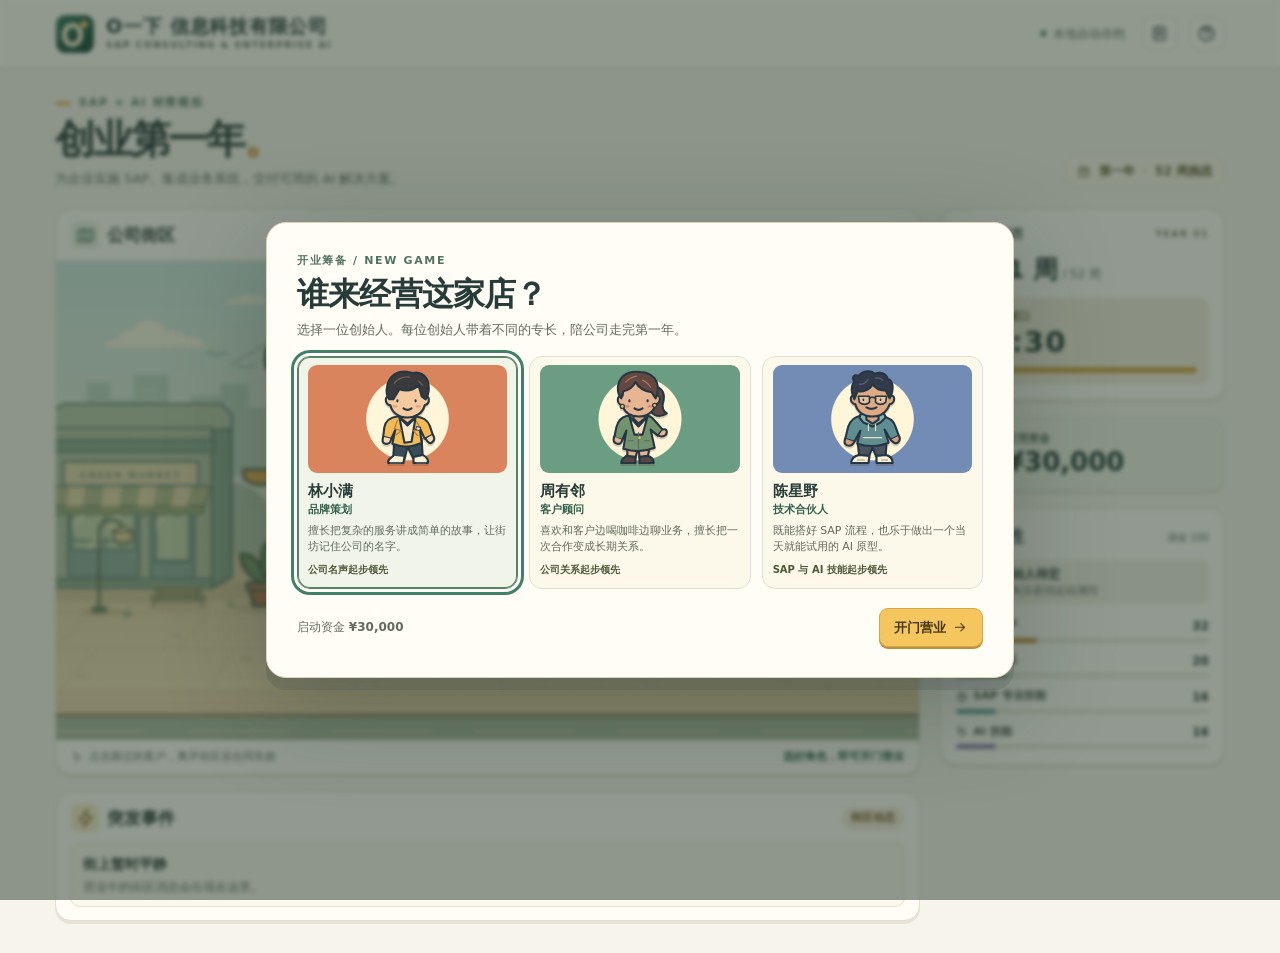
==== CornerOffice.html @ b4ab4848 "Add the contract signing game and local builds" ====
<!doctype html>
<html lang="zh-CN">
<head>
  <meta charset="utf-8">
  <meta name="viewport" content="width=device-width, initial-scale=1">
  <meta name="theme-color" content="#f6f4e9">
  <title>O一下 信息科技有限公司 · 公司经营模拟</title>
  <link rel="icon" type="image/svg+xml" href="[data-uri]">
  <style>
:root {
  color-scheme: light;
  --bg: #f6f4eb;
  --paper: #fffdf6;
  --ink: #273c38;
  --muted: #626b5e;
  --line: #e3dfd0;
  --green: #32614d;
  --yellow: #f5c65e;
  --shadow: 0 3px 0 #e7e2d5;
  font: 15px/1.5 "Microsoft YaHei UI", "PingFang SC", "Noto Sans SC", system-ui, sans-serif;
}
* { box-sizing: border-box; }
body { margin: 0; background: var(--bg); color: var(--ink); }
button { font: inherit; color: inherit; cursor: pointer; }
button:disabled { cursor: default; }
button:focus-visible, [tabindex]:focus-visible { outline: 3px solid #41806a; outline-offset: 3px; }
[hidden] { display: none !important; }
h1, h2, h3, p { margin: 0; }
svg { display: block; }
[data-icon] { display: inline-grid; place-items: center; flex: none; }
.glyph { width: 1.12em; height: 1.12em; }
.sprite { width: 100%; height: 100%; overflow: visible; }
.topbar { background: #fffdf5; border-bottom: 1px solid var(--line); }
.topbar-inner, .page { max-width: 1430px; margin: auto; padding-inline: clamp(24px, 4.3vw, 64px); }
.topbar-inner { height: 67px; display: flex; align-items: center; justify-content: space-between; gap: 16px; }
.brand, .top-actions { display: flex; align-items: center; gap: 11px; }
.brand { min-width: 0; }
.top-actions { flex: none; }
.brand-mark { display: block; flex: none; width: 40px; height: 40px; }
.brand-name { font-size: clamp(13px, 2.6vw, 19px); line-height: 1.25; font-weight: 900; letter-spacing: .04em; }
.brand-sub, .clock-year { font: 800 9px/1.4 system-ui, sans-serif; letter-spacing: .18em; color: var(--muted); }
.save-status { display: flex; align-items: center; gap: 6px; font-size: 12px; color: var(--muted); margin-right: 6px; }
i { display: inline-block; width: 7px; height: 7px; border-radius: 50%; background: #64a078; }
.icon-button { display: inline-grid; place-items: center; width: 36px; height: 36px; border: 1px solid var(--line); border-radius: 11px; background: var(--paper); font-size: 17px; }
.icon-button:hover { background: #eeeee2; }
.intro { display: flex; align-items: end; justify-content: space-between; gap: 14px; padding-block: 27px 21px; }
.eyebrow { display: flex; align-items: center; gap: 8px; color: #517360; font-size: 11px; font-weight: 800; letter-spacing: .16em; }
.eyebrow span { display: inline-block; width: 16px; height: 3px; background: #dda942; border-radius: 2px; }
h1 { margin-top: 3px; font-size: clamp(33px, 3.1vw, 48px); line-height: 1.22; letter-spacing: -.055em; font-weight: 900; }
h1 span { color: #c89028; }
.intro p { color: var(--muted); font-size: 13px; margin-top: 6px; }
.year-tag { display: flex; align-items: center; gap: 8px; padding: 7px 12px; border: 1px solid #e3dec9; background: #fbf7e8; border-radius: 99px; color: #655a39; white-space: nowrap; font-size: 12px; font-weight: 700; }
.year-tag b { color: #c19543; }
.board { display: grid; grid-template-columns: minmax(0, 1fr) minmax(245px, 285px); gap: 20px; align-items: start; padding-bottom: 32px; }
.primary, .sidebar { min-width: 0; display: grid; gap: 17px; }
.panel { background: var(--paper); border: 1px solid var(--line); border-radius: 16px; box-shadow: var(--shadow); }
.scene-panel { overflow: hidden; }
.panel-head, .stats-title { display: flex; align-items: center; justify-content: space-between; gap: 10px; }
.panel-head { padding: 11px 15px; }
h2 { font-size: 17px; font-weight: 900; }
.panel-head h2 { display: flex; align-items: center; gap: 8px; }
.heading-icon { color: var(--green); background: #e9f0e3; border-radius: 7px; width: 28px; height: 28px; }
.status-chip { display: flex; align-items: center; gap: 6px; border-radius: 99px; background: #eaf0e1; color: #41614a; padding: 4px 10px; font-size: 11px; font-weight: 700; }
.status-chip[data-phase="opportunities"], .status-chip[data-phase="summary"] { background: #f7edcf; color: #74552f; }
.status-chip[data-phase="opportunities"] i, .status-chip[data-phase="summary"] i { background: #c39236; }
.street { position: relative; isolation: isolate; aspect-ratio: 1080 / 600; background: #dbeae1; overflow: hidden; }
.street-art { display: block; width: 100%; height: 100%; }
.walkers { position: absolute; inset: 0; pointer-events: none; }
.walker { position: absolute; width: clamp(36px, 7.3%, 73px); aspect-ratio: .72; transform: translate(-50%, -100%); }
.walker-button { pointer-events: auto; background: transparent; border: 0; padding: 0; overflow: visible; border-radius: 12px; }
.walker-body { display: block; height: 100%; position: relative; z-index: 1; filter: drop-shadow(0 1px 0 #f9e9bb); }
.walker::after { position: absolute; content: ""; left: 21%; right: 19%; bottom: 1%; height: 8%; border-radius: 50%; background: #3f52412e; }
.walker-button .walker-body { animation: stroll 550ms ease-in-out infinite alternate; }
@keyframes stroll { to { transform: translateY(-4%); } }
.walker-button:hover .walker-body, .walker-button:focus-visible .walker-body { filter: drop-shadow(0 0 3px #fff9cf) drop-shadow(0 0 4px #fff9cf); }
.walker-tag { display: flex; align-items: center; justify-content: center; gap: 4px; position: absolute; z-index: 2; left: 50%; bottom: 100%; transform: translateX(-50%); background: #fff9dc; color: #4e4c32; border: 1px solid #d3a652; border-radius: 8px; white-space: nowrap; padding: 2px 6px; font-weight: 900; font-size: clamp(9px, .85vw, 12px); box-shadow: 0 2px 0 #4e4b3824; }
.walker-tag::after { content: ""; position: absolute; width: 5px; height: 5px; bottom: -4px; left: calc(50% - 3px); transform: rotate(45deg); background: #fff9dc; border-right: 1px solid #d3a652; border-bottom: 1px solid #d3a652; }
.walker-button[data-kind="support"] .walker-tag { color: #2f584e; background: #e4f4e8; border-color: #83a995; }
.walker-button[data-kind="support"] .walker-tag::after { background: #e4f4e8; border-color: #83a995; }
.player .walker-tag { background: #285843; border-color: #285843; color: #fff6d5; }
.player .walker-tag::after { background: #285843; border-color: #285843; }
.street-footer { padding: 9px 15px; color: var(--muted); display: flex; flex-wrap: wrap; justify-content: space-between; gap: 6px 12px; font-size: 11px; }
.street-footer > span { display: flex; align-items: center; gap: 6px; }
.street-footer strong { color: var(--green); }
.event-panel .heading-icon { color: #805e29; background: #f7e9c5; }
.event-badge { border-radius: 99px; background: #f3ebd7; color: #735828; padding: 3px 9px; font-size: 11px; font-weight: 800; font-variant-numeric: tabular-nums; }
.event-badge[data-active="true"] { background: #f7d486; color: #654921; }
.event-body { margin: 0 14px 13px; padding: 10px 12px; border: 1px solid #e8e0ca; border-radius: 10px; background: #fbf8ed; }
.event-body h3 { font-size: 14px; }
.event-body p { font-size: 12px; color: var(--muted); }
.event-body h3 + p { margin-top: 3px; }
.event-choices { display: grid; grid-template-columns: repeat(auto-fit, minmax(min(100%, 155px), 1fr)); gap: 7px; margin-top: 8px; }
.event-choice { padding: 7px 8px; background: var(--paper); border: 1px solid #e3d4aa; border-radius: 8px; text-align: left; font-size: 12px; }
.event-choice:hover:not(:disabled) { background: #f9edcd; border-color: #c29c53; }
.event-choice:disabled { background: #efede4; color: #716d62; }
.event-choice strong, .event-choice small { display: block; }
.event-choice small, .event-effects { color: #52664e; font-size: 11px; }
.event-effects { margin-top: 4px; }
.clock-panel, .stats-panel { padding: 15px; }
.clock-top { display: flex; justify-content: space-between; align-items: center; }
.clock-top > span:first-child { display: flex; align-items: center; gap: 6px; font-size: 12px; font-weight: 800; }
.clock-year { color: #7e755c; }
.week-line { margin-top: 8px; color: var(--muted); font-size: 12px; }
.week-line strong { color: var(--ink); font-size: 25px; font-weight: 900; }
.clock-box { margin-top: 9px; background: #f2eddb; border: 1px solid #e9e1c7; border-radius: 11px; padding: 10px 11px; }
.clock-caption { display: flex; align-items: center; gap: 6px; color: #695b3e; font-size: 11px; font-weight: 700; }
#timer { font: 850 29px/1.23 system-ui, sans-serif; font-variant-numeric: tabular-nums; letter-spacing: .045em; }
.clock-box[data-low="true"] #timer { color: #a34732; }
.timer-track, .stat-track { overflow: hidden; background: #e5deca; border-radius: 99px; height: 6px; margin-top: 6px; }
.timer-track span, .stat-track span { display: block; height: 100%; border-radius: inherit; }
.timer-track span { background: #cfa13f; width: 100%; }
.week-action { margin-top: 11px; width: 100%; }
.cash-panel { padding: 13px 15px; background: #eef3e5; border-color: #dce5d3; }
.cash-main { display: flex; align-items: center; gap: 11px; }
.cash-icon { width: 39px; height: 39px; border-radius: 11px; background: #dbe9d3; color: #345d49; font-size: 21px; }
#cash-label { font-size: 11px; color: #4d684f; font-weight: 700; }
.cash-value { font: 850 26px/1.15 system-ui, sans-serif; font-variant-numeric: tabular-nums; }
.cash-value[data-negative="true"], .shop-balance[data-negative="true"] { color: #8a3a2c; }
.cash-meter { margin-top: 10px; padding-top: 8px; border-top: 1px solid #d9e4d1; color: #4d684f; }
.cash-meter div { display: flex; flex-wrap: wrap; align-items: baseline; justify-content: space-between; gap: 3px 6px; font-size: 11px; }
.cash-meter strong { font: 800 14px system-ui, sans-serif; color: #345d49; }
.cash-meter small { font-size: 10px; }
.stats-title span { font-size: 10px; color: var(--muted); }
.role-summary { margin-block: 10px 13px; padding: 5px 9px; display: flex; align-items: center; gap: 8px; min-height: 43px; background: #f1eee2; border-radius: 9px; font-size: 11px; color: var(--muted); }
.mini-avatar { width: 27px; height: 34px; flex: none; }
.role-summary b { display: block; font-size: 12px; color: var(--ink); }
.stat + .stat { margin-top: 10px; }
.stat-title { display: flex; align-items: center; gap: 5px; color: #4c584a; font-size: 11px; font-weight: 700; }
.stat-title strong { margin-left: auto; font: 800 12px system-ui, sans-serif; color: var(--ink); }
.stat-track { height: 5px; background: #ebe8dc; margin-top: 4px; }
.stat-track span { background: var(--stat-color); }
.empty-records { padding: 15px; border: 1px dashed #d9d5c6; border-radius: 10px; color: var(--muted); text-align: center; font-size: 12px; }
dialog { width: min(92vw, 710px); max-height: calc(100dvh - 36px); padding: 0; color: var(--ink); border: 1px solid #d9d3be; border-radius: 20px; background: var(--paper); box-shadow: 0 12px 0 #263c3929, 0 25px 100px #16231b44; }
dialog::backdrop { background: #24362b80; backdrop-filter: blur(2px); }
dialog[data-view="contract"], dialog[data-view="help"], dialog[data-view="reset"] { width: min(92vw, 490px); }
dialog[data-view="roles"] { width: min(94vw, 748px); }
.dialog-inner { padding: clamp(19px, 3vw, 30px); }
.dialog-head { position: relative; padding-right: 38px; margin-bottom: 16px; }
.dialog-head .icon-button { position: absolute; right: 0; top: 0; }
.dialog-kicker { display: block; color: #517360; font-size: 11px; font-weight: 900; letter-spacing: .15em; margin-bottom: 4px; }
.dialog-head h2 { font-size: clamp(22px, 3vw, 32px); line-height: 1.28; letter-spacing: -.025em; }
.dialog-head p { color: var(--muted); margin-top: 6px; font-size: 13px; }
.dialog-actions { display: flex; align-items: center; justify-content: flex-end; flex-wrap: wrap; gap: 10px; margin-top: 19px; }
.dialog-actions .push { margin-right: auto; color: var(--muted); font-size: 12px; }
.button { display: inline-flex; align-items: center; justify-content: center; gap: 7px; min-height: 39px; border: 1px solid #d8d1bd; background: #f9f5e9; border-radius: 9px; padding: 7px 14px; font-size: 13px; font-weight: 800; }
.button:hover { filter: brightness(.97); }
.button:active { transform: translateY(1px); }
.button.accent { background: var(--yellow); border-color: #d4a74e; box-shadow: 0 2px 0 #bc8f3c; color: #463713; }
.button:disabled { background: #eeeade; border-color: #e3dece; box-shadow: none; color: #706f62; filter: none; transform: none; }
.role-grid, .shop-grid { display: grid; grid-template-columns: repeat(3, minmax(0, 1fr)); gap: 11px; }
.role-card { min-width: 0; display: flex; flex-direction: column; text-align: left; border: 1px solid var(--line); background: #fcf8ea; border-radius: 13px; padding: 8px 10px 11px; }
.role-card[aria-pressed="true"] { border-color: #548468; box-shadow: inset 0 0 0 1px #548468; background: #f1f5e9; }
.role-art { height: 108px; width: 100%; border-radius: 9px; display: grid; place-items: center; background: radial-gradient(circle, #fff5d8 0 36%, transparent 37%), var(--role-color); margin-bottom: 7px; }
.role-art .sprite { width: 73px; height: 101px; filter: drop-shadow(0 2px 0 #533a2f38); }
.role-name { font-size: 15px; font-weight: 900; }
.role-title { color: var(--green); font-size: 11px; font-weight: 800; }
.role-desc { font-size: 11px; color: var(--muted); margin: 4px 0 6px; }
.role-bonus { display: block; color: #4f583b; font-size: 10px; font-weight: 800; margin-top: auto; }
.document { position: relative; border: 1px solid #e5dabd; border-radius: 12px; background: #fbf6e6; padding: 14px; }
.document h3 { font-size: 13px; margin-bottom: 4px; }
.document p { color: var(--muted); font-size: 13px; }
.document-deliverable { margin-top: 10px; padding-top: 9px; border-top: 1px solid #e5dabd; }
.contract-figures, .summary-figures { display: grid; grid-template-columns: 1fr 1fr; gap: 8px; margin-top: 12px; }
.figure { padding: 9px 11px; background: #f0f2e5; border-radius: 9px; }
.figure small { display: block; color: #536650; font-size: 11px; }
.figure strong { font: 850 22px/1.3 system-ui, sans-serif; color: #345d49; }
.figure[data-risk="high"] strong { color: #a44f3d; }
.figure[data-risk="medium"] strong { color: #8a6026; }
.contract-note { color: var(--muted); font-size: 12px; margin-top: 9px; }
.contract-note strong { color: var(--ink); }
.result { margin-top: 10px; padding: 9px 11px; border-radius: 8px; color: #345d49; background: #e9f2e1; font-size: 13px; font-weight: 800; }
.result[data-status="lost"] { color: #7e4535; background: #f5e8de; }
.result[data-status="expired"] { color: #6c5735; background: #f4ecd6; }
.shop-toolbar { display: flex; flex-wrap: wrap; align-items: center; justify-content: space-between; gap: 8px; margin: -4px 0 10px; }
.monthly-settlement { display: flex; flex-wrap: wrap; gap: 4px 12px; margin-bottom: 14px; padding: 8px 11px; border-radius: 9px; background: #f2eddb; color: #695b3e; font-size: 12px; }
.shop-balance { color: var(--green); font-size: 13px; font-weight: 800; }
.shop-balance small { display: block; color: var(--muted); font-size: 11px; font-weight: 400; }
.shop-toolbar .button { min-height: 34px; }
.shop-card { padding: 11px; background: #fbf7ea; border: 1px solid #e7dec8; border-radius: 12px; display: flex; flex-direction: column; gap: 6px; }
.shop-icon { width: 34px; height: 34px; border-radius: 9px; color: #665024; background: #f3e2af; font-size: 20px; }
.shop-card h3 { font-size: 14px; }
.shop-card p { font-size: 12px; color: var(--muted); }
.shop-card .button { margin-top: auto; padding-inline: 5px; }
.boosts { display: flex; gap: 4px; flex-wrap: wrap; margin-bottom: 4px; }
.boosts span { border-radius: 5px; background: #e6eedc; padding: 2px 5px; font-size: 10px; color: #3e624b; font-weight: 800; }
.summary-figures { grid-template-columns: repeat(3, 1fr); margin-bottom: 13px; }
.summary-stats { display: flex; gap: 6px; flex-wrap: wrap; }
.history-list { list-style: none; padding: 0; margin: 0; max-height: 42vh; overflow: auto; }
.history-list li { display: flex; align-items: center; justify-content: space-between; gap: 8px; padding: 8px 4px; border-bottom: 1px solid var(--line); font-size: 13px; }
.history-list li > strong { max-width: 55%; text-align: right; }
.history-list small { color: var(--muted); }
.help-list { margin: 0; padding-left: 20px; color: #46564b; font-size: 13px; }
.help-list li + li { margin-top: 8px; }
.toast { position: fixed; z-index: 4; right: 24px; bottom: 22px; color: #fffbed; background: #315641; border-radius: 10px; padding: 10px 14px; box-shadow: 0 4px 16px #263c3933; font-size: 13px; font-weight: 800; }
@media (max-width: 870px) {
  .board { gap: 12px; grid-template-columns: minmax(0, 1fr) minmax(194px, 224px); }
  .topbar-inner, .page { padding-inline: 19px; }
  .clock-panel, .stats-panel { padding: 12px; }
}
@media (max-width: 630px) {
  .top-actions { gap: 5px; }
  .top-actions .icon-button { width: 30px; height: 30px; }
  .brand-sub { letter-spacing: .08em; }
  .board { grid-template-columns: 1fr; }
  .sidebar { grid-template-columns: 1fr 1fr; }
  .cash-panel { align-self: start; }
  .stats-panel { grid-column: 1 / -1; }
  .year-tag, .save-status { display: none; }
  .role-grid, .shop-grid { grid-template-columns: 1fr; }
  .role-art { height: 75px; }
  .role-art .sprite { width: 49px; height: 68px; }
  .summary-figures { grid-template-columns: 1fr 1fr; }
}
@media (prefers-reduced-motion: reduce) {
  .walker-button .walker-body { animation: none; }
}

</style>
</head>
<body>
  <svg xmlns="http://www.w3.org/2000/svg" class="sprite-library" aria-hidden="true" width="0" height="0" style="position:absolute;overflow:hidden;pointer-events:none">
  <defs>
    <g id="sprite-contract" stroke="#263943" stroke-width="1.65" stroke-linejoin="round" stroke-linecap="round">
      <path fill="#fff3d6" d="M0 1.5h13l5 5V24H0Z"/>
      <path fill="#f4cd7c" d="M13 1.5v5h5"/>
      <path d="M4 7.5h5m-5 4.5h10M4 16h7" fill="none" stroke="#8e8171" stroke-width="1.25"/>
      <path d="m11 19 1.4 1.5 2.6-2.7" fill="none" stroke="#62927d" stroke-width="1.25"/>
    </g>
  </defs>

  <symbol id="player-0" viewBox="0 0 72 100">
    <g stroke="#253743" stroke-width="2.1" stroke-linecap="round" stroke-linejoin="round">
      <path fill="#384d59" d="M23 70h27l1 18-9 2-6-12-3 12-11-2Z"/>
      <path fill="#fbf0d4" d="M22 87c-3 2-6 4-5 7h15l1-6m9 0 9-2c4 2 6 5 5 8H42Z"/>
      <path d="M19 94h11m15 0h9" stroke="#6c7a78" stroke-width=".9"/>
      <path fill="#f4ba56" d="M26 48q-11 1-13 11l-1 9 8 2 4-9-3 14q15 6 29-1l-2-15 5 11 8-4-3-9q-3-8-14-9Z"/>
      <path fill="#f7dab0" d="M12 68q-2 6 2 7 5 1 6-5m34 0q4 7 7 3 3-3 0-7"/>
      <path fill="#fbebcc" d="m28 49 8 8 8-8-4 24-7 1Z"/>
      <path fill="#f0c293" d="M30 42v8l6 5 6-5v-8Z"/>
      <path d="m26 52-3 8 7 2-5 4m20-13 4 7-7 2 4 5" fill="none" stroke="#b7783a" stroke-width="1.2"/>
      <path fill="#f5ca9e" d="M19 29c-6-3-6 7 0 8 2 7 8 12 17 12 8 0 15-4 17-12 6-2 5-11 0-8L51 17l-10-6-17 5Z"/>
      <path fill="#3a393c" d="M18 31c-4-5-3-14 0-19 5-9 15-10 23-7 7-2 13 2 15 8 2 6 1 14-2 18l-4-3-3-11c-6 6-13 6-19 4l-6 10Z"/>
      <path d="M23 15q6-7 15-6m9 4 4 4" stroke="#766253" stroke-width="1.2" fill="none"/>
      <path d="M26 32v1m18-1v1m-12 7q4 3 8 0" fill="none"/>
      <path d="M22 38h3m20 0h3" stroke="#e4a082" stroke-width="2.3"/>
      <path fill="#fbf0d4" d="m45 58 4 1-1 3-4-1Z" stroke-width="1"/>
    </g>
  </symbol>

  <symbol id="player-1" viewBox="0 0 72 100">
    <g stroke="#253743" stroke-width="2.1" stroke-linecap="round" stroke-linejoin="round">
      <path fill="#614644" d="M52 18c9 3 9 11 7 17-1 5 1 8 4 10-9 6-17 0-17-7l1-17Z"/>
      <path fill="#e6b391" d="M24 73h23l-3 16h-8l-1-12-3 12h-8Z"/>
      <path fill="#584745" d="m23 87 9 1v6H18c0-3 2-5 5-7Zm13 1 8-1c4 1 6 4 6 7H36Z"/>
      <path fill="#73926e" d="M27 47c-7 0-12 4-14 12l-2 10 8 2 4-9-3 18q16 5 31-1l-4-18 7 6 5-6-9-10q-3-4-8-4Z"/>
      <path fill="#e6b391" d="M11 68q-2 6 3 7 4 1 5-4m36-4c4 2 8 0 8-4 0-2-2-3-4-2"/>
      <path fill="#f2dfbd" d="m26 48 9 10 9-10-5 18h-8Z"/>
      <path fill="#dbab84" d="M30 43v7l5 5 6-5v-7Z"/>
      <path fill="#e7b591" d="M19 28c-6-2-6 8 0 9 2 6 7 11 16 11 9 0 15-5 17-12 5-1 6-10 0-9l-3-9-15-6-14 9Z"/>
      <path fill="#654841" d="M18 30c-5-6-4-15 0-20 4-5 10-7 19-6 8 0 14 5 16 10 2 6 1 12-1 16l-4-6c-8-1-13-5-16-10-3 6-7 8-12 9Z"/>
      <path d="M22 14q5-5 11-6m6 4q5 2 8 7" stroke="#a4755d" stroke-width="1.2" fill="none"/>
      <path d="M26 32v1m18-1v1m-13 7q4 3 8 0" fill="none"/>
      <path d="M22 38h3m20 0h3" stroke="#ce8b7d" stroke-width="2.1"/>
      <circle cx="19" cy="38" r="2" fill="#f1bf67" stroke-width="1.2"/>
      <circle cx="51" cy="37" r="2" fill="#f1bf67" stroke-width="1.2"/>
      <path d="M35 64v16m-10-8h5m11 0h5" stroke="#4f715b" stroke-width="1.1" fill="none"/>
      <circle cx="36" cy="69" r="1.2" fill="#f1bf67" stroke="none"/>
    </g>
  </symbol>

  <symbol id="player-2" viewBox="0 0 72 100">
    <g stroke="#253743" stroke-width="2.1" stroke-linecap="round" stroke-linejoin="round">
      <path fill="#4b5360" d="M21 71h29l-1 17h-9l-4-9-4 9h-9Z"/>
      <path fill="#fbf0d4" d="M23 86c-5 1-8 4-8 8h17l1-7Zm17 1 9-1c5 1 7 4 7 8H40Z"/>
      <path d="M21 91h7m17 0h6" stroke="#9e9b8a" stroke-width="1"/>
      <path fill="#608d92" d="M25 47c-6 1-11 5-13 11l-3 12 9 3 6-11-3 13q16 5 31-1l-4-13 6 10 8-4-4-11q-2-6-14-9Z"/>
      <path fill="#d5a07d" d="M9 70c-2 5 1 7 4 7 2 0 4-2 5-4m36-2q5 6 8 2 2-3 0-6"/>
      <path fill="#89b3b0" d="M23 49c1-5 7-7 13-7s12 2 13 7l-5 5-8 4-9-4Z"/>
      <path fill="#d8a483" d="M30 42v9l6 4 6-4v-9Z"/>
      <path fill="#deaa84" d="M19 28c-6-3-6 7 0 8 2 7 8 12 17 12 8 0 14-4 17-12 6-1 6-11 0-8L50 15l-13-4-14 5Z"/>
      <path fill="#323b4c" d="M18 31c-3-6-4-12 0-18-3-4 0-7 4-5 5-6 13-6 16-2 6-3 12 0 13 5 5 1 7 10 2 19l-4-8c-6 1-11-3-13-6-2 5-9 8-15 7Z"/>
      <path d="M23 16q5 1 9-5m7-1q4-1 7 2" stroke="#586079" stroke-width="1.2" fill="none"/>
      <path d="M30 39q5 3 10 0" fill="none"/>
      <path fill="#f6e6c9" fill-opacity=".35" d="M22 28h11v6q-5 4-10 0Zm17 0h11l-1 6q-5 4-10 0Z" stroke-width="1.6"/>
      <path d="M33 30q3-2 6 0m-12 1v1m17-1v1" fill="none" stroke-width="1.6"/>
      <path d="M32 56v6m7-6v6m-12 7h18" stroke="#e3e1c2" stroke-width="1.2" fill="none"/>
    </g>
  </symbol>

  <symbol id="client-0" viewBox="0 0 72 100">
    <g stroke="#263943" stroke-width="2" stroke-linecap="round" stroke-linejoin="round">
      <path fill="#5b5661" d="M22 71h26l1 17h-9l-6-10-3 10h-9Z"/>
      <path fill="#3d434c" d="M22 87h9v7H17q0-5 5-7Zm18 0h9q6 2 6 7H40Z"/>
      <path fill="#c47f65" d="M25 46c-7 1-11 5-13 13l-2 10 8 3 5-12-2 14q15 4 28-1l-2-13 6 9 8-4-4-10q-4-7-12-9Z"/>
      <path fill="#efccaa" d="M10 68c-2 4 0 8 4 8 2 0 4-2 4-4"/>
      <path fill="#f5e7cc" d="m25 47 10 8 10-8-5 24-9 1Z"/>
      <path fill="#e9bd9d" d="M29 41v8l6 4 6-4v-8Z"/>
      <path fill="#f2c9a5" d="M18 28c-5-3-6 6 0 8 1 7 8 12 17 12 8 0 15-5 17-12 6-2 6-10 0-8L48 14l-15-5-14 8Z"/>
      <path fill="#403739" d="M16 30c-4-6-4-13 1-18 4-6 13-9 21-8 10 1 15 7 16 13 1 4 0 10-2 13l-5-8-2-6c-5 6-12 9-24 8l-1 5Z"/>
      <path d="M22 15q8-7 17-6m-13 23v1m18-1v1m-13 7q3 2 7 0" fill="none"/>
      <use href="#sprite-contract" transform="translate(44 47) rotate(12)"/>
      <path fill="#f2c9a5" d="M56 64c0-3 3-5 5-3 2 2 2 6 0 7-2 1-5-1-5-4Z"/>
    </g>
  </symbol>

  <symbol id="client-1" viewBox="0 0 72 100">
    <g stroke="#263943" stroke-width="2" stroke-linecap="round" stroke-linejoin="round">
      <path fill="#cf9f7d" d="M24 72h22l-2 17h-8l-1-12-3 12h-8Z"/>
      <path fill="#52475d" d="m23 87 9 1v6H18q0-5 5-7Zm13 1 8-1q6 2 6 7H36Z"/>
      <path fill="#8d7c9f" d="M25 46c-6 1-10 6-12 13l-3 12 8 2 5-11-3 18q16 4 31-1l-4-18 6 8 8-4-5-11q-3-5-12-8Z"/>
      <path fill="#d8a986" d="M10 71q-1 6 3 6 3 0 5-4"/>
      <path fill="#cfa483" d="M29 42v7l6 5 6-5v-7Z"/>
      <path fill="#ede4d5" d="m25 47 10 7-4 6-7-5Zm20 0-10 7 4 6 7-5Z" stroke-width="1.5"/>
      <path fill="#d9aa85" d="M18 28c-6-3-6 7 0 8 2 7 8 12 17 12 8 0 15-5 17-12 6-1 6-10 0-8l-3-12-14-5-15 7Z"/>
      <path fill="#3f3c49" d="M18 32C13 26 12 15 17 10c4-6 12-9 19-8 10 0 16 6 18 13 2 5 2 11-1 17l-4-7c-9 0-14-5-17-11-2 7-8 10-12 11Z"/>
      <path d="M21 16q2-5 7-7m11 2q7 3 9 8" stroke="#746676" stroke-width="1.2" fill="none"/>
      <path d="M26 32v1m18-1v1m-13 7q4 3 8 0" fill="none"/>
      <circle cx="18" cy="37" r="1.8" fill="#f3cb75" stroke-width="1.2"/>
      <circle cx="52" cy="37" r="1.8" fill="#f3cb75" stroke-width="1.2"/>
      <use href="#sprite-contract" transform="translate(43 48) rotate(16)"/>
      <path fill="#d9aa85" d="M56 64q1-4 4-4 3 1 2 5-1 4-4 3-3-1-2-4Z"/>
    </g>
  </symbol>

  <symbol id="client-2" viewBox="0 0 72 100">
    <g stroke="#263943" stroke-width="2" stroke-linecap="round" stroke-linejoin="round">
      <path fill="#4d5c61" d="M23 72h25l2 16-10 1-5-10-3 10-11-1Z"/>
      <path fill="#f4e6cb" d="m21 87 11 1v6H16q0-5 5-7Zm19 1 10-1q5 1 6 7H40Z"/>
      <path fill="#798e70" d="M24 48q-10 1-13 12l-2 10 8 3 6-10-2 12q14 5 29-1l-2-13 6 10 7-4-3-11q-4-7-13-8Z"/>
      <path fill="#bd886c" d="M9 70q-1 5 3 6 3 0 5-3"/>
      <path fill="#e5d5b7" d="m25 48 10 7 10-7-4 25H30Z"/>
      <path fill="#b98468" d="M29 42v8l6 4 6-4v-8Z"/>
      <path fill="#c58d6e" d="M18 29c-5-2-6 7 0 8 2 7 9 12 17 12 9 0 15-5 17-12 6-1 6-10 0-8l-3-12-14-5-14 6Z"/>
      <path fill="#3a3b47" d="M17 30q-5-9 0-15h36q4 7 0 15l-5-3-1-7-24 1-2 7Z"/>
      <path fill="#e4b266" d="M16 19c-1-7 3-14 11-16 8-2 17 0 22 5 3 3 5 7 4 12-12-2-24-2-37-1Z"/>
      <path fill="#d19854" d="M16 19q21-5 37 0l5 3q1 2-2 3c-14-4-22-4-36-3q-4 1-4-3Z"/>
      <path d="M34 5q7 3 9 11" stroke="#bd874d" stroke-width="1.2" fill="none"/>
      <path d="M26 33v1m18-1v1m-14 7q5 3 9 0" fill="none"/>
      <use href="#sprite-contract" transform="translate(44 48) rotate(12)"/>
      <path fill="#c58d6e" d="M56 65q0-3 3-4 4-1 4 4-1 4-4 4-3-1-3-4Z"/>
    </g>
  </symbol>

  <symbol id="client-3" viewBox="0 0 72 100">
    <g stroke="#263943" stroke-width="2" stroke-linecap="round" stroke-linejoin="round">
      <path fill="#503d40" d="M17 15C7 23 9 40 13 54q12 5 22 0 11 5 23 0c3-15 4-30-7-40Z"/>
      <path fill="#f0c1a2" d="M23 76h23l-2 13h-8l-1-10-4 10h-8Z"/>
      <path fill="#44545b" d="m22 87 9 1v6H17q0-5 5-7Zm14 1 8-1q6 2 6 7H36Z"/>
      <path fill="#65999a" d="M25 47c-7 1-10 5-13 12l-3 11 9 3 5-11-3 18q17 4 32-1l-5-17 6 9 8-4-4-10c-2-5-7-8-13-10Z"/>
      <path fill="#f1c6a6" d="M9 70q-1 6 3 6 4 0 6-3"/>
      <path fill="#e4b391" d="M29 41v8l6 5 6-5v-8Z"/>
      <path fill="#e3e1c9" d="m25 48 10 6 10-6-2 8-8 5-8-5Z" stroke-width="1.5"/>
      <path fill="#f1c6a6" d="M18 28c-6-3-6 6 0 8 2 7 8 12 17 12 9 0 15-5 17-12 6-1 6-10 0-8l-4-13-15-5-14 7Z"/>
      <path fill="#5c4547" d="M16 30c-3-4-4-13 1-19 5-6 10-8 18-8s16 4 19 11c2 5 1 13-2 16l-3-8c-7 0-12-2-16-9-4 7-9 9-14 10Z"/>
      <path d="M23 14q4-5 8-6m9 2q5 2 8 7" stroke="#9b7166" stroke-width="1.15" fill="none"/>
      <path d="M25 32v1m19-1v1m-13 7q4 3 8 0" fill="none"/>
      <path d="M22 38h3m20 0h3" stroke="#d38a7d" stroke-width="2"/>
      <use href="#sprite-contract" transform="translate(44 49) rotate(14)"/>
      <path fill="#f1c6a6" d="M55 65q1-4 4-4 4 0 3 5-1 4-4 3-3-1-3-4Z"/>
    </g>
  </symbol>

  <symbol id="client-4" viewBox="0 0 72 100">
    <g stroke="#263943" stroke-width="2" stroke-linecap="round" stroke-linejoin="round">
      <path fill="#556575" d="M22 73h28l-1 15h-9l-5-9-3 9-10-1Z"/>
      <path fill="#423e46" d="m22 86 10 1v7H17q0-5 5-8Zm18 1 9-1q6 2 6 8H40Z"/>
      <path fill="#b8a275" d="M25 46c-7 1-12 6-14 13l-2 11 9 3 5-12-2 14q15 5 30-1l-4-13 6 9 8-3-4-10q-4-8-13-11Z"/>
      <path fill="#dcae8b" d="M9 70q-1 5 3 6 4 0 6-3"/>
      <path fill="#e9e3ce" d="m26 47 9 8 9-8-3 26-11 1Z"/>
      <path fill="#d1a07e" d="M29 41v8l6 4 6-4v-8Z"/>
      <path fill="#dfb18e" d="M18 28c-6-3-6 7 0 8 2 7 9 12 17 12 9 0 15-5 17-12 6-2 6-10 0-8l-5-13-12-5-15 8Z"/>
      <path fill="#5a514e" d="M17 30q-5-8 0-15 2-8 12-10 15-4 21 4c6 3 8 13 3 21l-4-4-1-8q-12 4-21-2l-5 4-1 8Z"/>
      <path d="M21 14q5-6 16-6m7 2q4 1 7 5" stroke="#968579" stroke-width="1.35" fill="none"/>
      <path d="M22 29h10v5q-4 4-9 0Zm17 0h10l-1 5q-4 4-9 0Zm-7 1q4-2 7 0" fill="none" stroke-width="1.4"/>
      <path d="M26 31v1m18-1v1m-13 8q4 3 8 0" fill="none"/>
      <use href="#sprite-contract" transform="translate(43 48) rotate(15)"/>
      <path fill="#dfb18e" d="M55 65q0-4 4-4 3 0 3 4-1 4-4 4-3-1-3-4Z"/>
    </g>
  </symbol>

  <symbol id="client-5" viewBox="0 0 72 100">
    <g stroke="#263943" stroke-width="2" stroke-linecap="round" stroke-linejoin="round">
      <path fill="#3e535d" d="M22 73h27l1 15-10 1-5-10-3 10-11-1Z"/>
      <path fill="#f3e3c7" d="m21 87 11 1v6H16q0-5 5-7Zm19 1 10-1q5 2 6 7H40Z"/>
      <path fill="#b86f75" d="M25 47c-6 1-12 5-14 12l-2 11 9 3 5-11-2 13q16 5 30-1l-4-12 6 9 8-4-3-10q-4-8-13-10Z"/>
      <path fill="#a16f57" d="M9 70q-2 5 3 6 4 0 6-3"/>
      <path fill="#ead6b6" d="m25 47 10 7 10-7-1 9-9 5-9-5Z" stroke-width="1.5"/>
      <path fill="#a6775e" d="M29 41v9l6 4 6-4v-9Z"/>
      <path fill="#b88362" d="M18 27c-5-2-6 7 0 8 2 8 8 13 17 13s15-5 17-13c6-1 6-10 0-8l-3-12-14-4-15 7Z"/>
      <path fill="#34323e" d="M16 29q-6-3-3-9-2-7 4-10 0-6 8-7 4-4 11-1 7-2 11 3 7 0 8 7 5 3 3 8 1 6-6 10l-4-8q-5 1-8-4-7 4-11-1-3 5-9 5Z"/>
      <path d="M21 13q2-5 7-6m9 0q5-1 8 4m4 1q4 2 3 7" stroke="#655465" stroke-width="1.2" fill="none"/>
      <path d="M26 31v1m18-1v1m-13 8q4 3 8 0" fill="none"/>
      <circle cx="18" cy="37" r="1.9" fill="#efc66e" stroke-width="1.2"/>
      <circle cx="52" cy="37" r="1.9" fill="#efc66e" stroke-width="1.2"/>
      <use href="#sprite-contract" transform="translate(44 48) rotate(13)"/>
      <path fill="#b88362" d="M55 65q1-4 4-4 4 0 3 4-1 4-4 4-3 0-3-4Z"/>
    </g>
  </symbol>
</svg>

  <header class="topbar">
    <div class="topbar-inner">
      <div class="brand">
        <img class="brand-mark" src="[data-uri]" width="40" height="40" alt="">
        <div><div class="brand-name">O一下 信息科技有限公司</div><div class="brand-sub">SAP CONSULTING &amp; ENTERPRISE AI</div></div>
      </div>
      <div class="top-actions">
        <span class="save-status" id="save-status"><i></i> 本地自动存档</span>
        <button class="icon-button" data-action="history" aria-label="经营记录" title="经营记录" data-icon="list"></button>
        <button class="icon-button" data-action="help" aria-label="玩法说明" title="玩法说明" data-icon="help"></button>
        <button class="icon-button" id="reset-button" data-action="reset" aria-label="重新经营" title="重新经营" data-icon="rotate" hidden></button>
      </div>
    </div>
  </header>
  <main class="page">
    <div class="intro">
      <div>
        <div class="eyebrow"><span></span> SAP × AI 经营模拟</div>
        <h1>创业第一年<span>。</span></h1>
        <p>为企业实施 SAP、集成业务系统，交付可用的 AI 解决方案。</p>
      </div>
      <div class="year-tag"><span data-icon="calendar"></span> 第一年 <b>·</b> 52 周挑战</div>
    </div>
    <div class="board">
      <div class="primary">
        <section class="panel scene-panel" aria-labelledby="scene-title">
          <div class="panel-head">
            <h2 id="scene-title"><span class="heading-icon" data-icon="map"></span> 公司街区</h2>
            <span class="status-chip" id="district-status"><i></i> 等待开业</span>
          </div>
          <div class="street" id="street">
            <img class="street-art" src="[data-uri]" alt="O一下 信息科技有限公司的黄色雨棚店面和周围的卡通街区">
            <div class="walkers" id="walkers"><div id="founder"></div><div id="traffic"></div></div>
          </div>
          <div class="street-footer">
            <span><span data-icon="pointer"></span> 点击路过的客户，离开街区后合同失效</span>
            <strong id="street-caption">选好角色，即可开门营业</strong>
          </div>
        </section>
        <section class="panel event-panel" aria-labelledby="event-title">
          <div class="panel-head">
            <h2 id="event-title"><span class="heading-icon" data-icon="bolt"></span> 突发事件</h2>
            <span class="event-badge" id="event-badge">街区动态</span>
          </div>
          <div class="event-body" id="event-body" aria-live="polite"></div>
        </section>
      </div>
      <aside class="sidebar" aria-label="经营面板">
        <section class="panel clock-panel" aria-labelledby="clock-label">
          <div class="clock-top">
            <span id="clock-label"><span data-icon="calendar"></span> 营业日历</span>
            <span class="clock-year">YEAR 01</span>
          </div>
          <div class="week-line"><strong id="week-text">第 01 周</strong><span> / 52 周</span></div>
          <div class="clock-box">
            <div class="clock-caption"><span data-icon="clock"></span> <span id="clock-caption">签约窗口</span></div>
            <b id="timer" role="timer">00:30</b>
            <div class="timer-track" role="presentation"><span id="timer-fill"></span></div>
          </div>
          <button class="button accent week-action" id="week-action" hidden></button>
        </section>
        <section class="panel cash-panel" aria-labelledby="cash-label">
          <div class="cash-main">
            <div class="cash-icon" data-icon="wallet"></div>
            <div><div id="cash-label">可用资金</div><div class="cash-value" id="cash-value">¥30,000</div></div>
          </div>
          <div class="cash-meter" id="support-meter" hidden></div>
          <div class="cash-meter" id="cost-meter" hidden></div>
        </section>
        <section class="panel stats-panel" aria-labelledby="stats-title">
          <div class="stats-title"><h2 id="stats-title">公司属性</h2><span>满值 100</span></div>
          <div id="role-summary" class="role-summary"></div>
          <div id="stats"></div>
        </section>
      </aside>
    </div>
  </main>
  <dialog id="dialog" aria-labelledby="dialog-title"><div id="dialog-content"></div></dialog>
  <div id="toast" class="toast" role="status" hidden></div>
  <script>
(function () {
  'use strict';

  const startCash = 30000;
  const weeksPerYear = 52;
  const weekSeconds = 30;
  const legacyWeekSeconds = 60;
  const monthEndWeeks = [4, 8, 13, 17, 21, 26, 30, 34, 39, 43, 47, 52];
  const monthlyPayroll = 12000;
  const monthlyOperatingCost = 4000;
  const opportunityRefreshCost = 2500;

  const statLabels = {
    reputation: '公司名声',
    relationships: '公司关系',
    sap: 'SAP 专业技能',
    ai: 'AI 技能',
  };
  const statKeys = Object.keys(statLabels);

  const roles = [
    {
      id: 'strategist', name: '林小满', title: '品牌策划', color: '#da845e',
      description: '擅长把复杂的服务讲成简单的故事，让街坊记住公司的名字。',
      bonus: '公司名声起步领先',
      stats: { reputation: 32, relationships: 20, sap: 16, ai: 16 },
    },
    {
      id: 'connector', name: '周有邻', title: '客户顾问', color: '#6b9d82',
      description: '喜欢和客户边喝咖啡边聊业务，擅长把一次合作变成长期关系。',
      bonus: '公司关系起步领先',
      stats: { reputation: 18, relationships: 34, sap: 17, ai: 15 },
    },
    {
      id: 'technologist', name: '陈星野', title: '技术合伙人', color: '#738cb5',
      description: '既能搭好 SAP 流程，也乐于做出一个当天就能试用的 AI 原型。',
      bonus: 'SAP 与 AI 技能起步领先',
      stats: { reputation: 13, relationships: 15, sap: 29, ai: 27 },
    },
  ];

  const contractTemplates = [
    {
      client: '河畔制造', title: 'SAP S/4HANA 采购库存实施', focus: 'sap', amount: 17200, baseChance: 27,
      description: '客户要给新工厂上线 SAP，先覆盖一个工厂的采购、入库和库存盘点。',
      deliverable: '交付流程配置和初始库存迁移结果，陪关键用户跑通采购订单、收货、退货和盘点差异处理。',
    },
    {
      client: '星桥物流', title: 'SAP BTP 物流接口接入', focus: 'sap', amount: 11400, baseChance: 40,
      description: '承运商仍靠邮件反馈签收。客户希望 SAP 发出发运数据，并自动接收运单号和签收状态。',
      deliverable: '用 SAP Integration Suite 交付双向接口和字段映射，联测超时重试、重复回执和失败补发。',
    },
    {
      client: '晴天百货', title: 'SAP FI 银行对账', focus: 'sap', amount: 8700, baseChance: 54,
      description: '财务每天从网银下载流水，逐笔找出应收发票并核销。先试点一个银行账户。',
      deliverable: '交付电子银行对账单导入和自动清账规则，验证正常到账、部分付款和未匹配款项。',
    },
    {
      client: '雨燕设计', title: 'AI 企业知识库', focus: 'ai', amount: 9400, baseChance: 53,
      description: '员工找不到最新的制度和项目模板，常把旧版本发给同事。客户想先接入已批准的文档。',
      deliverable: '交付带出处的问答助手，用样题检查引用正确性、权限隔离和无依据时的拒答。',
    },
    {
      client: '海角家居', title: 'SAP 采购流程诊断', focus: 'reputation', amount: 4200, baseChance: 73,
      description: '采购主管想评估现有流程，优先解决无订单收货和审批反复退回的问题。',
      deliverable: '主持一次业务访谈，交付现状流程图、问题优先级和下一阶段实施范围。',
    },
    {
      client: '麦田食品', title: 'AI 发票识别与校验', focus: 'ai', amount: 10400, baseChance: 44,
      description: '财务每天手工录入供应商 PDF 发票，希望先把可识别字段预填到审核工作台。',
      deliverable: '识别发票号、金额和税额，与 SAP 采购单及收货记录比对，差异交人工复核。',
    },
    {
      client: '北辰零售', title: 'SAP Fiori 权限梳理', focus: 'relationships', amount: 5800, baseChance: 64,
      description: '新门店常拿不到岗位需要的应用，财务和门店对角色边界也有分歧。',
      deliverable: '与岗位负责人确认权限矩阵，使用收银、店长和财务三类测试账号验收。',
    },
    {
      client: '南风电器', title: 'AI 售后工单分流', focus: 'ai', amount: 7200, baseChance: 66,
      description: '售后邮件混着换货、安装和保修咨询，客服主管想减少手动分派。',
      deliverable: '交付分类与转派试点，用标注工单验收，并将低置信度请求留在人工队列。',
    },
    {
      client: '杉谷仪器', title: 'SAP HANA 升级演练', focus: 'sap', amount: 9600, baseChance: 48,
      description: '客户计划升级 HANA 2.0 数据库，想先确认兼容性、停机时间和恢复能力。',
      deliverable: '在测试环境完成升级与恢复演练，记录耗时，复测关键交易和报表。',
    },
    {
      client: '海风汽配', title: 'SAP HANA 生产库升级', focus: 'sap', amount: 17600, baseChance: 22,
      description: '生产系统的 HANA 2.0 数据库需要升级，工厂只批准了周末停机窗口。',
      deliverable: '核对兼容性和系统复制状态，完成备份恢复演练与切换预案，在生产升级后验证订单和过账。',
    },
    {
      client: '云帆纺织', title: 'SAP FI/CO 成本月结', focus: 'sap', amount: 15600, baseChance: 28,
      description: '生产订单的实际成本和差异对不上，财务希望试点一条产线的月结流程。',
      deliverable: '交付在制品、生产差异和订单结算检查清单，用样本单据复核成本与总账。',
    },
    {
      client: '铂川工业', title: 'AI 销售订单录入', focus: 'ai', amount: 10800, baseChance: 46,
      description: '销售内勤每天从客户邮件和附件抄录物料与交期，经常漏掉包装单位。',
      deliverable: '从订单附件提取行项目，对照 SAP 物料编码并生成订单草稿，用历史样本检查字段准确率。',
    },
    {
      client: '晨港供应链', title: 'SAP EWM 仓储实施', focus: 'sap', amount: 16800, baseChance: 25,
      description: '客户准备给一个配送中心上线 SAP EWM，先覆盖托盘收货、上架和出库拣配。',
      deliverable: '交付仓位和仓库作业配置，联测入出库交货、拣货差异及 SAP 库存回传。',
    },
    {
      client: '双叶商联', title: 'SAP BTP 审批流程自动化', focus: 'relationships', amount: 8300, baseChance: 51,
      description: '采购、财务和信息部门需要统一临时采购审批，当前常因职责不清而卡单。',
      deliverable: '用 SAP Build Process Automation 交付表单和审批流，验证金额分级、驳回和超时提醒。',
    },
    {
      client: '锦河会展', title: 'SAP 上线切换评审', focus: 'reputation', amount: 5300, baseChance: 67,
      description: '客户准备上线 SAP，管理层希望有一份能判断是否具备切换条件的评审。',
      deliverable: '复核冻结窗口、迁移依赖和回退条件，主持切换桌面演练并提交风险清单。',
    },
    {
      client: '银杏工场', title: 'AI 视觉质检试点', focus: 'ai', amount: 12400, baseChance: 34,
      description: '质检组想在一条产线识别划痕和缺角，现有缺陷样本不均衡。',
      deliverable: '交付缺陷识别试点，用独立样本验收误报与漏检，并保留人工复判。',
    },
    {
      client: '赤陶建材', title: 'SAP 主数据迁移', focus: 'sap', amount: 8900, baseChance: 53,
      description: '新系统上线前要整理物料和供应商资料，旧系统有重复编码和缺失字段。',
      deliverable: '交付字段映射与清洗规则，在 SAP S/4HANA 中试迁移，核对数量和异常清单。',
    },
    {
      client: '远航设备', title: 'AI 供应链交付预警', focus: 'ai', amount: 11800, baseChance: 38,
      description: '采购团队想提前发现供应商可能延迟交付的订单。',
      deliverable: '结合 SAP 采购订单与收货记录生成预警，用历史订单回测命中率并解释高风险原因。',
    },
    {
      client: '长桥工业', title: 'SAP ECC 转 S/4HANA 评估', focus: 'reputation', amount: 8600, baseChance: 46,
      description: '集团仍运行 SAP ECC，立项前需要了解转换的主要风险和工作量。',
      deliverable: '交付业务范围、关键简化项、自开发与接口影响清单，并提出分阶段转换计划。',
    },
    {
      client: '泉桥物流', title: 'SAP BTP API 管理', focus: 'sap', amount: 10200, baseChance: 41,
      description: '合作仓库直接调用多个内部接口，信息部门希望统一认证、流量限制与调用审计。',
      deliverable: '在 SAP Integration Suite 中配置 API 代理和访问策略，验证授权、限流和异常追踪。',
    },
    {
      client: '云栖商贸', title: 'SAP 跨公司往来对账', focus: 'sap', amount: 11500, baseChance: 39,
      description: '集团内部交易在不同公司账上常因日期或币种不同而对不上。',
      deliverable: '配置并试跑内部往来匹配，交付未匹配项清单，验证跨币种和跨期差异。',
    },
    {
      client: '松林物业', title: 'AI 费用单据预审', focus: 'ai', amount: 7600, baseChance: 59,
      description: '财务希望在人工审批前发现重复报销、缺少附件和单据金额不一致。',
      deliverable: '交付单据提取和规则核验试点，标出异常原因，把边界案例转给审核员。',
    },
    {
      client: '九号工坊', title: 'SAP 与 MES 报工集成', focus: 'sap', amount: 13200, baseChance: 32,
      description: '车间在 MES 完工后还要到 SAP 重录产量和废品，导致库存更新滞后。',
      deliverable: '打通生产订单下发与完工确认回传，验证部分报工、撤销以及重复消息处理。',
    },
    {
      client: '临港机电', title: 'AI 采购询价比对', focus: 'ai', amount: 9800, baseChance: 51,
      description: '采购员收到的报价单规格和单位各异，想先自动整理同一物料的候选报价。',
      deliverable: '从报价附件抽取规格、单价和交期，保留原文引用，交由采购员确认不一致项。',
    },
    {
      client: '潮汐零售', title: 'SAP SD 退货流程改造', focus: 'relationships', amount: 9500, baseChance: 48,
      description: '门店、仓库和财务对退货收货与贷项处理的时点有争议。',
      deliverable: '确认跨部门流程并调整试点配置，用正常退货、部分退货和退款异常验收。',
    },
    {
      client: '灯塔科技', title: 'AI 月结异常助手', focus: 'ai', amount: 6500, baseChance: 62,
      description: '财务团队想更快了解哪些 SAP 月结作业失败，以及该把问题交给谁排查。',
      deliverable: '只读接入样例日志，生成附原始记录的异常摘要和排查建议，用历史案例验证并交财务复核。',
    },
    {
      client: '北陆医材', title: 'SAP S/4HANA 财务实施', focus: 'sap', amount: 17800, baseChance: 24,
      description: '新子公司要上线总账、应收和应付，切换前需核对期初余额与未清项。',
      deliverable: '交付单公司代码的流程配置和初始数据迁移，验收开票、收付款、清账及试结账。',
    },
  ];

  const supportTemplates = [
    {
      client: '海风汽配', title: 'SAP HANA 月度巡检', focus: 'sap', amount: 3600, months: 6, baseChance: 24,
      description: '客户需要持续跟踪 HANA 生产库的容量、备份和系统复制状态。',
      deliverable: '每月核查备份结果和复制告警，提交巡检报告及容量、性能风险处理建议。',
    },
    {
      client: '云岭工程', title: 'AI 企业知识库运维', focus: 'ai', amount: 2500, months: 4, baseChance: 33,
      description: '制度和模板每月都在更新，客户希望员工查到的答案及时反映最新版本。',
      deliverable: '每月同步已审核文档，抽测引用正确性和权限，记录需人工修正的问题。',
    },
    {
      client: '赤陶建材', title: 'SAP 采购库存月度支持', focus: 'relationships', amount: 4100, months: 6, baseChance: 20,
      description: '采购和仓库希望有人持续协调收货、退货和库存差异工单。',
      deliverable: '每月协助处理异常单据，和业务团队回顾处理时效及反复出现的问题。',
    },
    {
      client: '北陆医材', title: 'SAP FI/CO 月结值守', focus: 'sap', amount: 4700, months: 6, baseChance: 18,
      description: '财务需要在结账窗口有人协助定位订单结算失败和总账差异。',
      deliverable: '每个月末跟进结账工单，复核成本差异，更新异常处理手册。',
    },
    {
      client: '星桥物流', title: 'SAP BTP 接口运维', focus: 'sap', amount: 3200, months: 5, baseChance: 27,
      description: '承运商接口上线后，证书到期或报文格式变更都会造成回执积压。',
      deliverable: '每月检查失败消息和证书有效期，协助安全补发，向物流团队提交运行月报。',
    },
    {
      client: '河畔制造', title: 'AI 质检模型维护', focus: 'ai', amount: 5200, months: 6, baseChance: 17,
      description: '产线更换材料或灯光后，质检模型的误报开始波动。',
      deliverable: '每月复查误报与漏检，补充标注样本，验证后才建议替换生产模型。',
    },
    {
      client: '晨港供应链', title: 'SAP EWM 仓库运维', focus: 'sap', amount: 3800, months: 5, baseChance: 23,
      description: '仓库上线后仍会碰到任务卡住和交货状态不一致，影响班次交接。',
      deliverable: '每月排查仓库任务、交货和库存回传异常，汇总解决记录及改进建议。',
    },
    {
      client: '铂川工业', title: 'AI 单据识别运维', focus: 'ai', amount: 2300, months: 3, baseChance: 34,
      description: '订单识别上线后，客户经常更换附件模板，业务希望及时跟进识别错误。',
      deliverable: '每月抽查订单字段和人工修正记录，为高频模板补充回归样本。',
    },
    {
      client: '河畔制造', title: 'SAP 上线后业务支持', focus: 'relationships', amount: 3000, months: 4, baseChance: 31,
      description: '关键用户熟悉了日常录入，跨部门疑难工单仍需要顾问协调。',
      deliverable: '每月主持问题复盘，按业务影响分级处理工单，向关键用户移交操作指引。',
    },
  ];

  const opportunityTemplates = [
    { title: 'S/4HANA 转型公开课', icon: 'megaphone', cost: 4800, boosts: { reputation: 6 }, description: '为准备更换 ERP 的企业讲解转型范围、试迁移和上线验收，分享一份上线准备清单。' },
    { title: '仓库流程共创会', icon: 'coffee', cost: 3200, boosts: { relationships: 5 }, description: '请客户的仓库主管和 IT 团队一起走查出库与签收，明确异常交接由谁负责。' },
    { title: 'SAP FI/CO 月结训练营', icon: 'training', cost: 5700, boosts: { sap: 7 }, description: '在练习系统跑完生产差异分析、订单结算和总账核对，复盘常见月结失败。' },
    { title: '企业数字化展台', icon: 'exhibition', cost: 9800, boosts: { reputation: 8, relationships: 3 }, description: '带着 BTP 物流接口和 AI 发票预审的演示参展，现场与企业负责人聊试点范围。' },
    { title: '企业 AI 评测工作坊', icon: 'sparkles', cost: 6200, boosts: { ai: 7 }, description: '用脱敏发票与内部制度样本检验字段识别、答案出处和人工接管，建立试点验收清单。' },
    { title: '上线复盘与交接', icon: 'gift', cost: 3700, boosts: { relationships: 5, reputation: 1 }, description: '请客户关键用户复盘 SAP 上线，交付常见问题手册和运维联系表，逐项确认遗留问题。' },
    { title: '企业 AI 演示开放日', icon: 'exhibition', cost: 7300, boosts: { reputation: 5, relationships: 3 }, description: '邀请财务、采购和质检团队体验 AI 样例，现场讨论权限边界与人工复核。' },
    { title: 'BTP 与 AI 联调训练', icon: 'training', cost: 8500, boosts: { sap: 5, ai: 4 }, description: '让集成顾问和 AI 同事联调发票预审，把异常送进人工审核，演练失败告警和补发。' },
    { title: 'HANA 升级案例分享', icon: 'megaphone', cost: 4300, boosts: { reputation: 5 }, description: '经客户同意发布匿名复盘，说明如何安排升级演练、验证备份恢复与核对关键交易。' },
    { title: '财务负责人圆桌会', icon: 'coffee', cost: 6600, boosts: { relationships: 7, reputation: 2 }, description: '邀请客户交流银行对账、跨公司往来和月结难点，汇总下一轮适合试点的场景。' },
    { title: 'HANA 升级沙盘', icon: 'training', cost: 5100, boosts: { sap: 6 }, description: '租用测试环境，演练升级前兼容性检查、备份恢复和升级后的应用验证。' },
    { title: '工业 AI 质检交流', icon: 'sparkles', cost: 4600, boosts: { ai: 5, relationships: 1 }, description: '与工厂质检团队交流样本标注，用光照变化的样本复查误报、漏检与人工复判。' },
  ];

  function roundPrice(value) {
    return Math.round(value / 100) * 100;
  }

  // Rotation keeps each group of offers off the street for two full weeks.
  const rotationLength = 3;
  const visitWindows = [
    [0, 7], [0, 9], [1, 11], [2, 13], [7, 17], [9, 19],
    [11, 21], [13, 23], [17, 28], [19, 29], [21, 30], [23, 30],
  ];
  const supportSlots = [2, 6, 9];

  function makeContracts(week) {
    const group = (week - 1) % rotationLength;
    const round = Math.floor((week - 1) / rotationLength);
    const projectCount = contractTemplates.length / rotationLength;
    const supportCount = supportTemplates.length / rotationLength;
    const scale = 1 + Math.floor((week - 1) / 13) * 0.12;
    let projectIndex = round * 4;
    let supportIndex = round;
    return visitWindows.map(([arrivesAt, leavesAt], index) => {
      const support = supportSlots.includes(index);
      const template = support
        ? supportTemplates[group * supportCount + supportIndex++ % supportCount]
        : contractTemplates[group * projectCount + projectIndex++ % projectCount];
      return {
        ...template,
        id: `w${week}-c${index + 1}`,
        kind: support ? 'support' : 'project',
        amount: roundPrice(template.amount * scale),
        arrivesAt,
        leavesAt,
        status: 'open',
      };
    });
  }

  function weekAge(state, now) {
    return state.weekDuration - (state.deadline - now) / 1000;
  }

  function isContractAvailable(state, contract, now = Date.now()) {
    if (state.phase !== 'week' || contract?.status !== 'open') return false;
    const age = weekAge(state, now);
    return age >= (contract.arrivesAt ?? 0) && age < (contract.leavesAt ?? state.weekDuration);
  }

  function contractVisitProgress(state, contract, now = Date.now()) {
    if (state.phase !== 'week' || !Number.isFinite(contract?.arrivesAt)) return null;
    const progress = (weekAge(state, now) - contract.arrivesAt) / (contract.leavesAt - contract.arrivesAt);
    return Math.min(1, Math.max(0, progress));
  }

  function opportunityCards(week, templates, refreshCount = 0) {
    const scale = 1 + Math.floor((week - 1) / 13) * 0.15;
    const prefix = refreshCount ? `w${week}-r${refreshCount}` : `w${week}`;
    return templates.map((template, index) => ({
      ...template,
      id: `${prefix}-o${index + 1}`,
      cost: roundPrice(template.cost * scale),
      boosts: { ...template.boosts },
      purchased: false,
    }));
  }

  function makeOpportunities(week) {
    const start = ((week - 1) * 5) % opportunityTemplates.length;
    const templates = Array.from({ length: 3 }, (_, index) =>
      opportunityTemplates[(start + index) % opportunityTemplates.length]);
    return opportunityCards(week, templates);
  }

  function getOpportunityRefreshCost(state) {
    const refreshedThisWeek = state.opportunityRefreshes.some(record => record.week === state.week);
    return refreshedThisWeek ? opportunityRefreshCost : 0;
  }

  function canRefreshOpportunities(state) {
    return state.phase === 'opportunities' && Math.max(0, state.cash) >= getOpportunityRefreshCost(state);
  }

  function refreshOpportunities(state, random = Math.random) {
    if (!canRefreshOpportunities(state)) return state;
    const visibleTitles = new Set(state.opportunities.map(card => card.title));
    const pool = opportunityTemplates.filter(template => !visibleTitles.has(template.title));
    const refreshCount = state.opportunityRefreshes.filter(record => record.week === state.week).length + 1;
    const templates = Array.from({ length: 3 }, () =>
      pool.splice(Math.floor(random() * pool.length), 1)[0]);
    const record = {
      week: state.week, id: `w${state.week}-r${refreshCount}`, cost: getOpportunityRefreshCost(state),
    };
    return {
      ...state,
      cash: state.cash - record.cost,
      opportunities: opportunityCards(state.week, templates, refreshCount),
      opportunityRefreshes: [...state.opportunityRefreshes, record],
    };
  }

  function openWeek(state, week, now) {
    return {
      ...state,
      week,
      phase: 'week',
      weekDuration: weekSeconds,
      deadline: now + weekSeconds * 1000,
      contracts: makeContracts(week),
      opportunities: [],
    };
  }

  function createGame(roleId, now = Date.now()) {
    const role = roles.find(item => item.id === roleId) || roles[0];
    return openWeek({
      version: 2,
      roleId: role.id,
      cash: startCash,
      stats: { ...role.stats },
      history: [],
      weekResults: [],
      opportunityPurchases: [],
      opportunityRefreshes: [],
      supportContracts: [],
      supportPayments: [],
      eventHistory: [],
    }, 1, now);
  }

  function restoreGame(saved) {
    const baseArrays = ['contracts', 'opportunities', 'history', 'weekResults', 'opportunityPurchases'];
    if (!saved || ![1, 2].includes(saved.version)
      || !roles.some(role => role.id === saved.roleId)
      || !['week', 'opportunities', 'summary'].includes(saved.phase)
      || !Number.isInteger(saved.week) || saved.week < 1 || saved.week > weeksPerYear
      || !Number.isFinite(saved.cash)
      || (saved.phase === 'week' && !Number.isFinite(saved.deadline))
      || !saved.stats || !statKeys.every(key => Number.isFinite(saved.stats[key])
        && saved.stats[key] >= 0 && saved.stats[key] <= 100)
      || !baseArrays.every(key => Array.isArray(saved[key]))
      || (saved.eventHistory !== undefined && !Array.isArray(saved.eventHistory))) return null;

    const eventHistory = saved.eventHistory ?? [];
    const weekDuration = Number.isFinite(saved.weekDuration) && saved.weekDuration > 0
      ? saved.weekDuration : legacyWeekSeconds;
    if (saved.version === 2) {
      const newArrays = ['opportunityRefreshes', 'supportContracts', 'supportPayments'];
      if (!newArrays.every(key => Array.isArray(saved[key]))) return null;
      return { ...saved, eventHistory, weekDuration };
    }
    return {
      ...saved,
      version: 2,
      weekDuration,
      contracts: saved.contracts.map(contract => ({ ...contract, kind: 'project' })),
      history: saved.history.map(record => ({ ...record, kind: 'project' })),
      weekResults: saved.weekResults.map(record => ({
        ...record,
        projectRevenue: record.revenue,
        supportRevenue: 0,
        eventRevenue: 0,
        eventSpent: 0,
      })),
      opportunityRefreshes: [],
      supportContracts: [],
      supportPayments: [],
      eventHistory,
    };
  }

  function firstSupportPaymentWeek(week) {
    const yearStart = Math.floor((week - 1) / weeksPerYear) * weeksPerYear;
    const monthEnd = monthEndWeeks.find(end => end > week - yearStart);
    return yearStart + (monthEnd ?? weeksPerYear + monthEndWeeks[0]);
  }

  function getMonthlyCostsSchedule(state) {
    if (state.phase === 'summary') return null;
    const firstUnsettledWeek = state.week + (state.phase === 'opportunities' ? 1 : 0);
    return monthEndWeeks.find(week => week >= firstUnsettledWeek) ?? null;
  }

  function getSupportSchedule(state) {
    const active = state.supportContracts.filter(contract => contract.remainingMonths > 0);
    const nextWeek = active.reduce((next, contract) =>
      Math.min(next, contract.nextPaymentWeek), Infinity);
    const dueThisYear = nextWeek <= weeksPerYear;
    return {
      monthlyIncome: active.reduce((sum, contract) => sum + contract.amount, 0),
      nextWeek: dueThisYear ? nextWeek : null,
      nextAmount: dueThisYear ? active.reduce((sum, contract) =>
        sum + (contract.nextPaymentWeek === nextWeek ? contract.amount : 0), 0) : 0,
      activeCount: active.length,
    };
  }

  function settleSupportPayments(state) {
    const payments = [];
    const contracts = state.supportContracts.map(contract => {
      if (contract.remainingMonths === 0 || contract.nextPaymentWeek !== state.week) return contract;
      const { id, title, client, amount } = contract;
      payments.push({ week: state.week, id, title, client, amount });
      const remainingMonths = contract.remainingMonths - 1;
      return {
        ...contract,
        remainingMonths,
        nextPaymentWeek: remainingMonths ? firstSupportPaymentWeek(state.week) : null,
      };
    });
    return { contracts, payments };
  }

  function eventTotals(events = []) {
    return events.reduce((totals, event) => {
      totals.eventRevenue += Math.max(0, event.cash);
      totals.eventSpent += Math.max(0, -event.cash);
      return totals;
    }, { eventRevenue: 0, eventSpent: 0 });
  }

  function calcChance(state, contract) {
    const average = statKeys.reduce((sum, key) => sum + state.stats[key], 0) / statKeys.length;
    const eventBonus = state.eventChanceWeek === state.week ? state.eventChanceBonus || 0 : 0;
    const chance = Math.round(contract.baseChance + state.stats[contract.focus] * 0.32 + average * 0.1 + eventBonus);
    return Math.max(5, Math.min(96, chance));
  }

  function tick(state, now = Date.now()) {
    if (state.phase !== 'week' || now < state.deadline) return state;

    const won = state.contracts.filter(contract => contract.status === 'won');
    const lost = state.contracts.filter(contract => contract.status === 'lost').length;
    const signed = won.length + lost;
    const { contracts, payments } = settleSupportPayments(state);
    const projectRevenue = won.reduce((sum, contract) =>
      sum + (contract.kind === 'support' ? 0 : contract.amount), 0);
    const supportRevenue = payments.reduce((sum, payment) => sum + payment.amount, 0);
    const isMonthEnd = monthEndWeeks.includes(state.week);
    const payroll = isMonthEnd ? monthlyPayroll : 0;
    const operatingCost = isMonthEnd ? monthlyOperatingCost : 0;
    const events = (state.eventHistory || []).filter(event => event.week === state.week);
    const { eventRevenue, eventSpent } = eventTotals(events);
    const result = {
      week: state.week,
      revenue: projectRevenue + supportRevenue + eventRevenue,
      projectRevenue,
      supportRevenue,
      payroll,
      operatingCost,
      eventRevenue,
      eventSpent,
      signed,
      won: won.length,
      lost,
      expired: state.contracts.length - signed,
    };
    return {
      ...state,
      phase: 'opportunities',
      deadline: null,
      cash: state.cash + supportRevenue - payroll - operatingCost,
      supportContracts: contracts,
      supportPayments: [...state.supportPayments, ...payments],
      opportunities: makeOpportunities(state.week),
      weekResults: [...state.weekResults, result],
    };
  }

  function signContract(state, id, now = Date.now(), random = Math.random) {
    const current = tick(state, now);
    if (current.phase !== 'week') return current;
    const contract = current.contracts.find(item => item.id === id);
    if (!isContractAvailable(current, contract, now)) return current;

    const chance = calcChance(current, contract);
    const succeeded = random() * 100 < chance;
    const status = succeeded ? 'won' : 'lost';
    const result = { ...contract, status, chance };
    const kind = contract.kind || 'project';
    const record = {
      week: current.week, id, client: contract.client, title: contract.title,
      amount: contract.amount, status, chance, kind,
      ...(kind === 'support' ? { months: contract.months } : {}),
    };
    const supportContracts = succeeded && kind === 'support'
      ? [...current.supportContracts, {
        week: current.week,
        id,
        client: contract.client,
        title: contract.title,
        amount: contract.amount,
        remainingMonths: contract.months,
        nextPaymentWeek: firstSupportPaymentWeek(current.week),
      }] : current.supportContracts;
    return {
      ...current,
      cash: current.cash + (succeeded && kind === 'project' ? contract.amount : 0),
      supportContracts,
      contracts: current.contracts.map(item => item.id === id ? result : item),
      history: [...current.history, record],
    };
  }

  function buyOpportunity(state, id) {
    if (state.phase !== 'opportunities') return state;
    const card = state.opportunities.find(item => item.id === id);
    if (!card || card.purchased || card.cost > state.cash) return state;

    const stats = { ...state.stats };
    const boosts = {};
    for (const [key, points] of Object.entries(card.boosts)) {
      const applied = Math.min(points, 100 - stats[key]);
      if (applied > 0) {
        stats[key] += applied;
        boosts[key] = applied;
      }
    }
    if (Object.keys(boosts).length === 0) return state;
    const record = { week: state.week, id, title: card.title, cost: card.cost, boosts };
    return {
      ...state,
      cash: state.cash - card.cost,
      stats,
      opportunities: state.opportunities.map(item => item.id === id ? { ...card, purchased: true } : item),
      opportunityPurchases: [...state.opportunityPurchases, record],
    };
  }

  function nextWeek(state, now = Date.now()) {
    if (state.phase !== 'opportunities') return state;
    if (state.week === weeksPerYear) return { ...state, phase: 'summary' };
    return openWeek(state, state.week + 1, now);
  }

  function summarize(state) {
    const wins = state.history.filter(record => record.status === 'won');
    const projectRevenue = wins.reduce((sum, record) =>
      sum + (record.kind === 'support' ? 0 : record.amount), 0);
    const supportRevenue = state.supportPayments.reduce((sum, record) => sum + record.amount, 0);
    const opportunitySpent = state.opportunityPurchases.reduce((sum, record) => sum + record.cost, 0);
    const refreshSpent = state.opportunityRefreshes.reduce((sum, record) => sum + record.cost, 0);
    const payroll = state.weekResults.reduce((sum, record) => sum + (record.payroll ?? 0), 0);
    const operatingCost = state.weekResults.reduce((sum, record) => sum + (record.operatingCost ?? 0), 0);
    const { eventRevenue, eventSpent } = eventTotals(state.eventHistory);
    const revenue = projectRevenue + supportRevenue + eventRevenue;
    const spent = opportunitySpent + refreshSpent + eventSpent + payroll + operatingCost;
    return {
      revenue,
      spent,
      projectRevenue,
      supportRevenue,
      opportunitySpent,
      refreshSpent,
      payroll,
      operatingCost,
      eventRevenue,
      eventSpent,
      signed: state.history.length,
      won: wins.length,
      lost: state.history.length - wins.length,
      net: revenue - spent,
      finalCash: state.cash,
    };
  }

  const api = {
    roles, statLabels, startCash, weeksPerYear, weekSeconds,
    restoreGame, firstSupportPaymentWeek, getSupportSchedule,
    monthlyPayroll, monthlyOperatingCost, getMonthlyCostsSchedule,
    opportunityRefreshCost, getOpportunityRefreshCost, canRefreshOpportunities, refreshOpportunities,
    isContractAvailable, contractVisitProgress,
    createGame, calcChance, tick, signContract, buyOpportunity, nextWeek, summarize,
  };
  if (typeof module === 'object' && module.exports) module.exports = api;
  else globalThis.CornerGame = api;
})();

</script>
  <script>
(function () {
  'use strict';

  const templates = [
    {
      title: '行业论坛临时征集 SAP 案例',
      description: '制造业论坛空出一个演讲席位，主办方希望分享一次 SAP 上线的经验。',
      choices: [
        { id: 'present', label: '提交匿名案例', description: '赶制演示材料，分享上线切换和库存核对的经验。', effects: { cash: -1800, stats: { reputation: 5 } } },
        { id: 'refer', label: '推荐客户主讲', description: '让客户的项目负责人分享内部推行经验，你帮忙准备提纲。', effects: { stats: { relationships: 2 } } },
      ],
      fallback: { label: '征集结束', description: '主办方把席位给了另一支顾问团队。', effects: {} },
    },
    {
      title: 'HANA 容灾演练中断',
      description: '演练环境的复制延迟突然升高。客户正在等团队演示主备切换。',
      choices: [
        { id: 'restore', label: '启用备用演练环境', description: '租用备用资源完成演示，并向客户交代原环境的问题。', effects: { cash: -2400, chance: 7 } },
        { id: 'investigate', label: '暂停切换并排查', description: '保留日志，复核复制延迟与切换条件。客户要改期看演示。', effects: { stats: { sap: 2 }, chance: -4 } },
      ],
      fallback: { label: '演练未能收尾', description: '客户没等到结论，本周对涉及系统上线的承诺更谨慎。', effects: { chance: -11 } },
    },
    {
      title: '承运商接口证书将到期',
      description: '承运商提醒，测试端点的证书今晚到期。明早还有一轮 SAP BTP 签收回执联测。',
      choices: [
        { id: 'renew', label: '安排夜间联测', description: '安排顾问与承运商更新证书，并跑通一条签收回执。', effects: { cash: -1200, stats: { relationships: 5 } } },
        { id: 'guide', label: '提供轮换清单', description: '发给客户更新证书、验证连接和失败恢复的检查步骤。', effects: { stats: { reputation: 2 } } },
      ],
      fallback: { label: '客户另约联测', description: '客户自己的运维团队接手，重新安排了测试时间。', effects: {} },
    },
    {
      title: '顾问工作坊空出席位',
      description: '合作伙伴的工作坊空出一席，可派团队带一个在手项目的难题参加。',
      choices: [
        { id: 'sap', label: '参加 S/4HANA 实施复盘', description: '拿主数据试迁移和月结验证的难题向实施顾问请教。', effects: { cash: -2600, stats: { sap: 5 } } },
        { id: 'ai', label: '参加企业 AI 验收实训', description: '带上失败样本，练习构建评测集和验证人工转接。', effects: { cash: -2600, stats: { ai: 5 } } },
      ],
      fallback: { label: '席位被补上', description: '主办方确认了候补团队的报名。', effects: {} },
    },
    {
      title: '仓储客户主动推荐',
      description: '一家客户在供应链交流会上介绍了你们的 EWM 上线项目。',
      automatic: { label: '收到同行转介', description: '与会企业听到客户的真实反馈，对团队的交付能力更有信心。', effects: { stats: { reputation: 3 }, chance: 9 } },
    },
    {
      title: '财务月结试跑对不上账',
      description: '客户验收 SAP 财务流程时，部分应收未清项与对账样本不符。财务负责人希望今天给出解释。',
      choices: [
        { id: 'specialist', label: '请 FI 顾问加急复核', description: '抽查原始凭证和清账规则，给客户一份有凭证支持的差异说明。', effects: { cash: -1500, chance: 3 } },
        { id: 'reconcile', label: '与客户核对样本', description: '一起确认测试数据的口径，约定下一轮复核时间。', effects: { stats: { relationships: 1 }, chance: -3 } },
      ],
      fallback: { label: '财务暂缓验收', description: '差异没有及时解释，客户想等月结流程再试一轮。', effects: { chance: -10 } },
    },
    {
      title: '收到智能财务联合提案邀约',
      description: '合作方想把 SAP 财务实施和 AI 发票识别放在同一份提案里，请你确认分工。',
      choices: [
        { id: 'lead', label: '牵头联合提案', description: '投入顾问工时，演示从发票识别到 SAP 待核对单据的过程。', effects: { cash: -3600, stats: { reputation: 6 }, chance: 6 } },
        { id: 'partner', label: '负责 AI 试点部分', description: '提供识别样本和人工复核设计，由伙伴负责整体提案。', effects: { stats: { relationships: 3, ai: 1 } } },
      ],
      fallback: { label: '同行另约伙伴', description: '对方先确定了另一家搭档。', effects: {} },
    },
    {
      title: '测试环境临时扩容',
      description: '新一轮 S/4HANA 迁移试跑超出了测试环境的存储配额。',
      automatic: { label: '支付临时资源费', description: '团队申请了额外存储以完成演练，资源费从可用资金中扣除。', effects: { cash: -2200 } },
    },
    {
      title: '知识库客户发来试点复盘',
      description: '老客户整理了 AI 知识库试用反馈，愿意授权分享脱敏后的成效。',
      choices: [
        { id: 'publish', label: '整理脱敏案例', description: '核对授权范围与成效口径，把案例整理成对外材料。', effects: { cash: -2100, stats: { reputation: 5 } } },
        { id: 'talk', label: '开展内部复盘', description: '和客户团队回看找不到出处的问答，优先处理最常见的问题。', effects: { stats: { relationships: 3 } } },
      ],
      fallback: { label: '复盘材料归档', description: '客户保留了反馈材料，等下次运维例会再讨论。', effects: {} },
    },
    {
      title: '企业 AI 试点补贴到账',
      description: '企业数字化计划通过了你们提交的 AI 视觉质检试点验收材料。',
      automatic: { label: '收到试点补贴', description: '试点补贴已计入公司可用资金。', effects: { cash: 2800 } },
    },
    {
      title: 'AI 演示引用了过期资料',
      description: '面向客户的问答演示引用了一份已废止的制度，业务负责人担心正式上线后也会发生。',
      choices: [
        { id: 'workshop', label: '组织专项复验', description: '请业务专家核对文档有效期，用脱敏样题重新验证回答和出处。', effects: { cash: -1900, stats: { relationships: 4 }, chance: 4 } },
        { id: 'demo', label: '暂停问答并修正索引', description: '先排除过期文档并补上回归样本，把完整演示延到下次。', effects: { stats: { ai: 2 }, chance: -4 } },
      ],
      fallback: { label: '客户暂缓试点', description: '团队没有及时回应引用问题，客户对本周的方案更谨慎。', effects: { chance: -12 } },
    },
    {
      title: '客户集中进入年审冻结期',
      description: '几家客户通知，审计期间暂停审批新的系统采购与技术服务。',
      automatic: { label: '本周审批放缓', description: '客户仍愿意讨论需求，但本周剩余签约的成功率暂时下降。', effects: { chance: -9 } },
    },
  ];

  function eventFor(state) {
    if (state?.phase !== 'week' || !state.contracts.some(contract => Number.isFinite(contract.arrivesAt))) return null;
    const week = state.week;
    const template = templates[(week - 1) % templates.length];
    const start = state.deadline - state.weekDuration * 1000;
    const pace = state.weekDuration / 60;
    const opensAt = start + (13 + (week * 7 % 24)) * pace * 1000;
    const decisionSeconds = Math.max(9, (12 + (week % 5)) * pace);
    const expiresAt = Math.min(state.deadline, opensAt + decisionSeconds * 1000);
    return { id: `w${week}-event`, opensAt, expiresAt, ...template };
  }

  function boundedEffects(state, effects) {
    const stats = {};
    for (const [key, points] of Object.entries(effects.stats || {})) {
      const original = state.stats[key];
      const applied = Math.max(0, Math.min(100, original + points)) - original;
      if (applied !== 0) stats[key] = applied;
    }
    const cash = Math.max(state.cash > 0 ? -state.cash : 0, effects.cash || 0);
    return { cash, stats, chance: effects.chance || 0 };
  }

  function current(state, now = Date.now()) {
    const event = eventFor(state);
    if (!event || now < event.opensAt) return null;
    const resolved = (state.eventHistory || []).find(entry => entry.id === event.id);
    const choices = resolved || now >= event.expiresAt ? [] : (event.choices || []).map(choice => {
      const cash = choice.effects.cash || 0;
      const affordable = cash >= 0 || state.cash + cash >= 0;
      return { ...choice, affordable, effects: affordable ? boundedEffects(state, choice.effects) : choice.effects };
    });
    const { id, title, description, opensAt, expiresAt } = event;
    return { id, title, description, opensAt, expiresAt, choices, resolved };
  }

  function resolve(state, event, choice) {
    const { cash, stats, chance } = boundedEffects(state, choice.effects);
    const record = {
      week: state.week, id: event.id, title: event.title,
      label: choice.label, description: choice.description, cash, stats, chance,
    };
    const nextStats = { ...state.stats };
    for (const [key, points] of Object.entries(stats)) nextStats[key] += points;
    return {
      ...state,
      cash: state.cash + cash,
      stats: nextStats,
      eventChanceWeek: state.week,
      eventChanceBonus: chance,
      eventHistory: [...(state.eventHistory || []), record],
    };
  }

  function tick(state, now = Date.now()) {
    const event = eventFor(state);
    if (!event || now < event.opensAt || state.eventHistory?.some(entry => entry.id === event.id)) return state;
    if (event.automatic) return resolve(state, event, event.automatic);
    if (now >= event.expiresAt) return resolve(state, event, event.fallback);
    return state;
  }

  function choose(state, eventId, choiceId, now = Date.now()) {
    const next = tick(state, now);
    const event = current(next, now);
    if (!event || event.id !== eventId) return next;
    const choice = event.choices.find(item => item.id === choiceId);
    return choice?.affordable ? resolve(next, event, choice) : next;
  }

  const api = { current, tick, choose };
  if (typeof module === 'object' && module.exports) module.exports = api;
  else globalThis.CornerEvents = api;
})();

</script>
  <script>
(() => {
  "use strict";

  const game = window.CornerGame;
  const events = window.CornerEvents;
  const $ = (id) => document.getElementById(id);
  const dialog = $("dialog");
  const dialogContent = $("dialog-content");
  const saveKey = "corner-office.game.v1";
  const cashFormatter = new Intl.NumberFormat("zh-CN", { maximumFractionDigits: 0 });
  const money = (amount) => `${amount < 0 ? "−" : ""}¥${cashFormatter.format(Math.abs(amount))}`;
  const weekNumber = (week) => String(week).padStart(2, "0");
  const icons = {
    store: '<path d="M3 10l2-6h14l2 6M3 10a3 3 0 0 0 6 0 3 3 0 0 0 6 0 3 3 0 0 0 6 0M5 13v7h14v-7M10 20v-5h4v5"/>',
    help: '<circle cx="12" cy="12" r="9"/><path d="M9 9a3 3 0 1 1 4 2.8c-.7.3-1 .8-1 1.7m0 3.2h.01"/>',
    rotate: '<path d="M3 12a9 9 0 1 1 2.6 6.4M3 12V5m0 7h7"/>',
    calendar: '<rect x="4" y="5" width="16" height="16" rx="2"/><path d="M8 3v4m8-4v4M4 10h16m-12 5h3m3 0h2"/>',
    map: '<path d="m3 6 6-2 6 2 6-2v14l-6 2-6-2-6 2Zm6-2v14m6-12v14"/>',
    pointer: '<path d="m6 3 13 10-6 1-2 6-5-17Z"/>',
    list: '<rect x="5" y="4" width="14" height="16" rx="2"/><path d="M9 9h6m-6 3h6m-6 3h4"/>',
    clock: '<circle cx="12" cy="12" r="9"/><path d="M12 7v5l3 2"/>',
    bolt: '<path d="m13 2-9 12h7l-1 8 10-12h-7l1-8Z"/>',
    wallet: '<path d="M20 8H6a2 2 0 0 1 0-4h12m-14 2v12a2 2 0 0 0 2 2h14v-5m-4-5h5v5h-5a2.5 2.5 0 0 1 0-5Zm0 2.5h.1"/>',
    sparkles: '<path d="M12 3l2.3 6.7L21 12l-6.7 2.3L12 21l-2.3-6.7L3 12l6.7-2.3L12 3ZM5 3v4M3 5h4"/>',
    star: '<path d="m12 3 2.8 5.7 6.2.9-4.5 4.4 1.1 6.2-5.6-3-5.6 3 1.1-6.2L3 9.6l6.2-.9L12 3Z"/>',
    users: '<circle cx="9" cy="8" r="3"/><path d="M3 20v-2a5 5 0 0 1 5-5h2a5 5 0 0 1 5 5v2m1-15a3 3 0 0 1 0 6m3 9v-2a4.5 4.5 0 0 0-2.5-4"/>',
    box: '<path d="m12 3 8 4.5v9L12 21l-8-4.5v-9L12 3Zm-8 4.5 8 4.5 8-4.5M12 12v9m-4-15.8 8 4.6"/>',
    close: '<path d="m6 6 12 12M18 6 6 18"/>',
    arrow: '<path d="M4 12h15m-6-6 6 6-6 6"/>',
    doc: '<path d="M5 3h9l4 4v14H5V3Zm9 0v5h4M8 12h7m-7 4h5"/>',
    megaphone: '<path d="m4 10 15-5v14L4 14v-4Zm4 5 2 5h3l-1.5-4M2 10v4"/>',
    exhibition: '<rect x="4" y="4" width="16" height="12" rx="2"/><path d="M12 16v5m-4 0h8M8 12l3-3 2 2 3-3"/>',
    coffee: '<path d="M4 8h13v6a4 4 0 0 1-4 4H8a4 4 0 0 1-4-4V8Zm13 1h2a2 2 0 1 1 0 4h-2M3 21h18M8 3v2m5-2v2"/>',
    training: '<path d="m2 9 10-5 10 5-10 5L2 9Zm4 2v6c4 3 8 3 12 0v-6m4-2v6"/>',
    gift: '<rect x="3" y="8" width="18" height="5" rx="1"/><path d="M5 13v8h14v-8M12 8v13m0-13c-2-7-9-5-6-1 1 1.3 4 1 6 1Zm0 0c2-7 9-5 6-1-1 1.3-4 1-6 1Z"/>'
  };
  const statVisuals = {
    reputation: ["star", "#c18c35"],
    relationships: ["users", "#74976a"],
    sap: ["box", "#639e9c"],
    ai: ["sparkles", "#8f82af"]
  };
  const routes = [
    { start: 4, end: 95, top: 82, still: 15 },
    { start: 96, end: 5, top: 91, still: 38 },
    { start: 5, end: 95, top: 94, still: 64 },
    { start: 95, end: 5, top: 86, still: 85 }
  ];

  function icon(name) {
    return `<svg class="glyph" viewBox="0 0 24 24" fill="none" stroke="currentColor" stroke-width="1.8" stroke-linecap="round" stroke-linejoin="round" aria-hidden="true">${icons[name] || icons.sparkles}</svg>`;
  }

  function sprite(id) {
    return `<svg class="sprite" viewBox="0 0 72 100" aria-hidden="true"><use href="#${id}"></use></svg>`;
  }

  function load() {
    try {
      return game.restoreGame(JSON.parse(localStorage.getItem(saveKey)));
    } catch {
      // A fresh game is available if storage is disabled or an old save cannot be read.
    }
    return null;
  }

  let state = load();
  let selectedRole = game.roles[0].id;
  let toastTimeout;
  const walkers = new Map();
  let eventMarkup;
  const prefersStill = window.matchMedia("(prefers-reduced-motion: reduce)");
  const roleIndex = (id) => game.roles.findIndex((role) => role.id === id);
  const roleData = () => game.roles[roleIndex(state?.roleId || selectedRole)];

  function commit(next) {
    state = next;
    try {
      if (state) localStorage.setItem(saveKey, JSON.stringify(state));
      else localStorage.removeItem(saveKey);
      $("save-status").innerHTML = "<i></i> 本地自动存档";
    } catch {
      $("save-status").textContent = "当前窗口无法存档";
    }
    renderBoard();
  }

  function toast(message) {
    $("toast").textContent = message;
    $("toast").hidden = false;
    clearTimeout(toastTimeout);
    toastTimeout = setTimeout(() => { $("toast").hidden = true; }, 3200);
  }

  function remainingVisitMs(contract, now) {
    const visitEnd = Number.isFinite(contract.leavesAt)
      ? state.deadline - (state.weekDuration - contract.leavesAt) * 1000 : state.deadline;
    return Math.max(0, visitEnd - now);
  }

  function renderClock(now = Date.now()) {
    const duration = state?.weekDuration ?? game.weekSeconds;
    const seconds = state?.phase === "week"
      ? Math.min(duration, Math.max(0, Math.ceil((state.deadline - now) / 1000)))
      : state ? 0 : duration;
    const label = `${weekNumber(Math.floor(seconds / 60))}:${weekNumber(seconds % 60)}`;
    if ($("timer").textContent !== label) $("timer").textContent = label;
    $("timer-fill").style.width = `${100 * seconds / duration}%`;
    $("timer").parentElement.dataset.low = seconds > 0 && seconds <= 10;
    const contractTimer = $("contract-timer");
    if (contractTimer && dialog.dataset.contractId) {
      const contract = state.contracts.find((item) => item.id === dialog.dataset.contractId);
      const visitLabel = contract ? `${Math.ceil(remainingVisitMs(contract, now) / 1000)} 秒` : "";
      if (contractTimer.textContent !== visitLabel) contractTimer.textContent = visitLabel;
    }
  }

  function moveWalker(walker, now) {
    const { element, route, contract } = walker;
    const progress = game.contractVisitProgress(state, contract, now);
    const left = prefersStill.matches || progress === null
      ? route.still : route.start + (route.end - route.start) * progress;
    element.style.left = `${left}%`;
  }

  function renderTraffic(now) {
    const phase = state?.phase || "start";
    const active = new Set();
    let onTheWay = false;
    let missed = 0;
    if (phase === "week") {
      state.contracts.forEach((contract, index) => {
        if (contract.status !== "open") return;
        if (!game.isContractAvailable(state, contract, now)) {
          if (remainingVisitMs(contract, now) === 0) missed++;
          else onTheWay = true;
          return;
        }
        active.add(contract.id);
        if (walkers.has(contract.id)) return;
        const route = routes[index % routes.length];
        const support = contract.kind === "support";
        const element = document.createElement("button");
        element.type = "button";
        element.className = "walker walker-button";
        element.dataset.action = "contract";
        element.dataset.id = contract.id;
        element.dataset.kind = support ? "support" : "project";
        element.setAttribute("aria-label", `查看${contract.client}的${support ? "月付支持" : "项目"}合同`);
        element.style.top = `${route.top}%`;
        element.style.zIndex = route.top;
        element.innerHTML = `<span class="walker-tag">${icon("doc")} ${support ? "月付" : "合同"}</span>
          <span class="walker-body">${sprite(`client-${(state.week - 1 + index) % 6}`)}</span>`;
        const walker = { element, route, contract };
        moveWalker(walker, now);
        walkers.set(contract.id, walker);
        $("traffic").append(element);
      });
    }
    for (const [id, walker] of walkers) {
      if (active.has(id)) continue;
      walker.element.remove();
      walkers.delete(id);
    }
    const liveLabel = active.size ? `街上 ${active.size} 位客户`
      : onTheWay ? "下一批客户正在路上" : "本周客户已走完";
    const caption = {
      start: "选好角色，即可开门营业",
      week: missed ? `${liveLabel} · 错过 ${missed} 位` : liveLabel,
      opportunities: "休息一下，看看周末机遇",
      summary: "创业第一年结束了"
    }[phase];
    if ($("street-caption").textContent !== caption) $("street-caption").textContent = caption;
  }

  function animateWalkers() {
    const now = Date.now();
    for (const walker of walkers.values()) moveWalker(walker, now);
    requestAnimationFrame(animateWalkers);
  }

  function renderBoard() {
    const phase = state?.phase || "start";
    const role = roleData();
    $("reset-button").hidden = !state;
    const status = $("district-status");
    status.dataset.phase = phase;
    status.innerHTML = `<i></i> ${{ start: "等待开业", week: "营业中", opportunities: "本周打烊", summary: "年度已完成" }[phase]}`;
    $("week-text").textContent = `第 ${weekNumber(state?.week || 1)} 周`;
    const cash = state?.cash ?? game.startCash;
    $("cash-label").textContent = cash < 0 ? "资金缺口" : "可用资金";
    $("cash-value").textContent = money(cash);
    $("cash-value").dataset.negative = cash < 0;
    const schedule = state && game.getSupportSchedule(state);
    const supportMeter = $("support-meter");
    supportMeter.hidden = !schedule?.activeCount;
    supportMeter.innerHTML = schedule?.activeCount ? `<div><span>支持合同月收入</span><strong>${money(schedule.monthlyIncome)}</strong></div>
      <small>${schedule.activeCount} 份在执行 · ${schedule.nextWeek ? `下次第 ${weekNumber(schedule.nextWeek)} 周末到账` : "余款跨年"} </small>` : "";
    const costsWeek = state && game.getMonthlyCostsSchedule(state);
    const costMeter = $("cost-meter");
    costMeter.hidden = !costsWeek;
    costMeter.innerHTML = costsWeek ? `<div><span>月度固定支出</span><strong>${money(game.monthlyPayroll + game.monthlyOperatingCost)}</strong></div>
      <small>第 ${weekNumber(costsWeek)} 周末扣款</small><br>
      <small>工资 ${money(game.monthlyPayroll)} · 运营费 ${money(game.monthlyOperatingCost)}</small>` : "";
    $("clock-caption").textContent = { start: "签约窗口", week: "签约倒计时", opportunities: "签约已截止", summary: "年度已结算" }[phase];
    const weekAction = $("week-action");
    weekAction.hidden = phase === "week" || phase === "start";
    weekAction.dataset.action = phase === "summary" ? "summary" : "shop";
    weekAction.innerHTML = phase === "summary" ? `查看年终总结 ${icon("arrow")}` : `进入机遇商店 ${icon("arrow")}`;

    $("role-summary").innerHTML = state
      ? `<div class="mini-avatar">${sprite(`player-${roleIndex(role.id)}`)}</div><div><b>${role.name}</b>${role.title}</div>`
      : `<div class="mini-avatar">${sprite(`player-${roleIndex(role.id)}`)}</div><div><b>创始人待定</b>选角后获得起始属性</div>`;
    $("stats").innerHTML = Object.entries(game.statLabels).map(([key, label]) => {
      const value = (state?.stats || role.stats)[key];
      const [glyph, color] = statVisuals[key];
      return `<div class="stat" style="--stat-color:${color}"><div class="stat-title">${icon(glyph)} ${label}<strong>${value}</strong></div>
        <div class="stat-track"><span style="width:${value}%"></span></div></div>`;
    }).join("");

    $("founder").innerHTML = state ? `<div class="walker player" style="left:50%;top:77.5%;z-index:78">
      <span class="walker-tag">你</span><span class="walker-body">${sprite(`player-${roleIndex(state.roleId)}`)}</span></div>` : "";
    const now = Date.now();
    renderTraffic(now);
    renderEvents(now);
    renderClock(now);
  }

  function button(label, action, options = {}) {
    return `<button class="button${options.accent ? " accent" : ""}" data-action="${action}"${options.id ? ` data-id="${options.id}"` : ""}${options.disabled ? " disabled" : ""}>${label}</button>`;
  }

  function show(view, kicker, title, description, body, actions, close = true) {
    dialog.dataset.view = view;
    delete dialog.dataset.contractId;
    delete dialog.dataset.awaiting;
    dialogContent.innerHTML = `<div class="dialog-inner"><header class="dialog-head">
      <span class="dialog-kicker">${kicker}</span><h2 id="dialog-title">${title}</h2>
      ${description ? `<p>${description}</p>` : ""}
      ${close ? `<button class="icon-button" data-action="close" aria-label="关闭">${icon("close")}</button>` : ""}
      </header>${body}${actions ? `<div class="dialog-actions">${actions}</div>` : ""}</div>`;
    if (!dialog.open) dialog.showModal();
    renderClock();
  }

  function showRoles(focusId) {
    const roleCards = game.roles.map((role, index) => `<button class="role-card" data-action="role" data-id="${role.id}" aria-pressed="${role.id === selectedRole}">
      <span class="role-art" style="--role-color:${role.color}">${sprite(`player-${index}`)}</span>
      <span class="role-name">${role.name}</span><span class="role-title">${role.title}</span>
      <span class="role-desc">${role.description}</span><span class="role-bonus">${role.bonus}</span></button>`).join("");
    show("roles", "开业筹备  /  NEW GAME", "谁来经营这家店？",
      "选择一位创始人。每位创始人带着不同的专长，陪公司走完第一年。",
      `<div class="role-grid">${roleCards}</div>`,
      `<span class="push">启动资金 <b>${money(game.startCash)}</b></span>${button(`开门营业 ${icon("arrow")}`, "start", { accent: true })}`, false);
    if (focusId) dialogContent.querySelector(`[data-id="${focusId}"]`)?.focus();
  }

  function figure(label, value, risk = "") {
    return `<div class="figure"${risk ? ` data-risk="${risk}"` : ""}><small>${label}</small><strong>${value}</strong></div>`;
  }

  function showContract(id, now = Date.now()) {
    const contract = state?.contracts.find((item) => item.id === id);
    if (!contract) return;
    const canSign = game.isContractAvailable(state, contract, now);
    const support = contract.kind === "support";
    const firstPaymentWeek = support ? game.firstSupportPaymentWeek(state.week) : null;
    const firstPaymentLabel = firstPaymentWeek > game.weeksPerYear
      ? "次年度起开始回款" : `第 ${weekNumber(firstPaymentWeek)} 周末首次到账`;
    const chance = canSign || contract.status !== "open"
      ? contract.chance ?? game.calcChance(state, contract) : null;
    const risk = chance === null ? "" : chance < 35 ? "high" : chance < 65 ? "medium" : "";
    const wonMessage = support
      ? `支持合同已生效，每月 ${money(contract.amount)}，${firstPaymentLabel}。`
      : `签约成功，${money(contract.amount)} 已到账。`;
    const outcome = contract.status === "won" ? wonMessage
      : contract.status === "lost" ? "签约失败，这份合同没有产生收入。"
      : canSign ? "" : "客户已经离开街区，这份合同已过期。";
    const deliverable = contract.deliverable
      ? `<div class="document-deliverable"><h3>${support ? "每月服务范围" : "交付与验收"}</h3><p>${contract.deliverable}</p></div>` : "";
    const body = `<div class="document"><h3>${support ? "月付支持需求" : "客户需求"}</h3><p>${contract.description}</p>${deliverable}</div>
      <div class="contract-figures">${figure(support ? "每月固定收入" : "签约即到账", money(contract.amount))}
      ${figure("签约成功率", chance === null ? "已截止" : `${chance}%`, risk)}</div>
      <p class="contract-note">主要考量 <strong>${game.statLabels[contract.focus]}</strong>
      ${support ? ` · 连续 ${contract.months} 个月 · ${firstPaymentLabel}` : ""}</p>
      ${outcome ? `<div class="result" data-status="${contract.status === "open" ? "expired" : contract.status}">${outcome}</div>` : ""}`;
    const actions = canSign
      ? `<span class="push">客户将在 <b id="contract-timer"></b>后离开</span>${button("暂不签约", "close")}${button("尝试签约", "sign", { id, accent: true })}`
      : button("知道了", "close", { accent: true });
    show("contract", `客户合同  /  ${contract.client}`, contract.title, "", body, actions);
    dialog.dataset.contractId = id;
    dialog.dataset.awaiting = String(canSign);
    renderClock(now);
  }

  function signedChange(value) {
    return `${value > 0 ? "+" : "−"}${Math.abs(value)}`;
  }

  function eventEffects(effects) {
    const descriptions = [];
    if (effects.cash) descriptions.push(`${effects.cash > 0 ? "+" : "−"}${money(Math.abs(effects.cash))}`);
    for (const [key, points] of Object.entries(effects.stats || {})) {
      if (points) descriptions.push(`${game.statLabels[key]} ${signedChange(points)}`);
    }
    if (effects.chance) descriptions.push(`当周签约率 ${signedChange(effects.chance)} 个百分点`);
    return descriptions.join(" · ");
  }

  function renderEvents(now) {
    const event = state && events.current(state, now);
    const resolved = event?.resolved || state?.eventHistory?.find((entry) => entry.week === state.week);
    const active = Boolean(event && !resolved);
    const badge = $("event-badge");
    const seconds = active ? Math.max(0, Math.ceil((event.expiresAt - now) / 1000)) : 0;
    const badgeText = active ? `剩余 ${seconds} 秒` : resolved ? "已处理" : "街区动态";
    if (badge.textContent !== badgeText) badge.textContent = badgeText;
    badge.dataset.active = active;
    const markup = resolved
      ? `<h3>${resolved.title}</h3><p>${resolved.description}</p><p class="event-effects"><b>${resolved.label}</b>
        ${eventEffects(resolved) || " · 无数值变动"}</p>`
      : active
        ? `<h3>${event.title}</h3><p>${event.description}</p>
          <div class="event-choices">${event.choices.map((choice) => `<button class="event-choice" type="button" data-action="event-choice"
            data-id="${event.id}" data-choice="${choice.id}"${choice.affordable ? "" : " disabled"}>
            <strong>${choice.label}</strong><small>${choice.description}</small>
            <small>${choice.affordable ? eventEffects(choice.effects) || "无数值变动" : "资金不足"}</small></button>`).join("")}</div>`
        : `<h3>街上暂时平静</h3><p>${state?.phase === "week" ? "留意这里。营业中可能发生需要立即处理的事。" : "营业中的街区消息会出现在这里。"}</p>`;
    if (markup !== eventMarkup) {
      $("event-body").innerHTML = markup;
      eventMarkup = markup;
    }
  }

  function boostsMarkup(boosts) {
    return Object.entries(boosts).map(([key, points]) => `<span>${game.statLabels[key]} +${points}</span>`).join("");
  }

  function showShop() {
    if (state?.phase !== "opportunities") return;
    const cards = state.opportunities.map((item) => {
      const unaffordable = state.cash < item.cost;
      const boosts = item.purchased
        ? state.opportunityPurchases.find((purchase) => purchase.id === item.id).boosts
        : Object.fromEntries(Object.entries(item.boosts)
          .map(([key, points]) => [key, Math.min(points, 100 - state.stats[key])])
          .filter(([, points]) => points > 0));
      const maxed = Object.keys(boosts).length === 0;
      const label = item.purchased ? "已购买" : maxed ? "相关属性已满"
        : unaffordable ? `资金不足 · ${money(item.cost)}` : `购买 · ${money(item.cost)}`;
      return `<article class="shop-card"><div class="shop-icon" data-icon>${icon(item.icon)}</div>
        <h3>${item.title}</h3><p>${item.description}</p><div class="boosts">${boostsMarkup(boosts)}</div>
        ${button(label, "buy", { id: item.id, disabled: item.purchased || unaffordable || maxed })}</article>`;
    }).join("");
    const results = state.weekResults.at(-1);
    const supportIncome = results?.supportRevenue ? `，其中月度支持回款 ${money(results.supportRevenue)}` : "";
    const monthlySettlement = results?.payroll || results?.operatingCost
      ? `<p class="monthly-settlement"><b>本月已扣款</b><span>工资 ${money(-results.payroll)}</span>
        <span>运营费 ${money(-results.operatingCost)}</span></p>` : "";
    const refreshCost = game.getOpportunityRefreshCost(state);
    const canRefresh = game.canRefreshOpportunities(state);
    const refreshLabel = refreshCost === 0 ? "免费刷新"
      : canRefresh ? `刷新 · ${money(refreshCost)}` : `资金不足 · ${money(refreshCost)}`;
    const toolbar = `<div class="shop-toolbar"><div class="shop-balance" data-negative="${state.cash < 0}">${state.cash < 0 ? "资金缺口" : "可用资金"} ${money(state.cash)}
      <small>每周首次免费，之后每次 ${money(game.opportunityRefreshCost)}</small>
      <small>刷新换出 3 张新卡，已购买的升级会保留</small></div>
      ${button(`${icon("rotate")} ${refreshLabel}`, "refresh-shop", { disabled: !canRefresh })}</div>`;
    show("shop", `第 ${weekNumber(state.week)} 周结束  /  WEEKEND`, "周末机遇商店",
      `本周签约成功 ${results?.won ?? 0} 单，错过 ${results?.expired ?? 0} 位客户，收入 ${money(results?.revenue ?? 0)}${supportIncome}。`,
      `${monthlySettlement}${toolbar}<div class="shop-grid">${cards}</div>`,
      `<span class="push">机遇可选购，每张限购一次</span>${button(
        state.week === game.weeksPerYear ? `查看年终总结 ${icon("arrow")}` : `进入第 ${weekNumber(state.week + 1)} 周 ${icon("arrow")}`,
        "next", { accent: true })}`);
  }

  function showSummary() {
    if (state?.phase !== "summary") return;
    const result = game.summarize(state);
    const rate = result.signed ? Math.round(result.won / result.signed * 100) : 0;
    const body = `<div class="summary-figures">
      ${figure("期末资金", money(result.finalCash))}${figure("全年收入", money(result.revenue))}
      ${figure("全年支出", money(result.spent))}${figure("项目收入", money(result.projectRevenue))}
      ${figure("支持合同回款", money(result.supportRevenue))}${figure("全年工资", money(result.payroll))}
      ${figure("全年运营费", money(result.operatingCost))}${figure("商店刷新支出", money(result.refreshSpent))}
      ${figure("年度资金净变动", money(result.net))}${figure("签约成功 / 尝试", `${result.won} / ${result.signed}`)}
      ${figure("实际签约成功率", `${rate}%`)}
      </div><div class="summary-stats boosts">${Object.entries(state.stats).map(([key, value]) => `<span>${game.statLabels[key]} ${value}</span>`).join("")}</div>`;
    show("summary", "年度结算  /  YEAR 01", "创业第一年，收官！",
      `${roleData().name}经营了 52 周，拿下 ${result.won} 份合同，投资了 ${state.opportunityPurchases.length} 次周末机遇。`,
      body, `${button("经营记录", "history")}${button("开启新档", "reset", { accent: true })}`);
  }

  function showHistory() {
    const entries = [
      ...(state?.history || []).map((entry) => ({
        week: entry.week, title: entry.title, detail: entry.client,
        result: entry.status !== "won" ? "签约失败"
          : entry.kind === "support" ? `签约 · ${money(entry.amount)}/月` : `+${money(entry.amount)}`
      })),
      ...(state?.eventHistory || []).map((entry) => ({
        week: entry.week, title: entry.title, detail: `突发事件 · ${entry.label}`,
        result: eventEffects(entry) || "已处理"
      })),
      ...(state?.supportPayments || []).map((entry) => ({
        week: entry.week, title: entry.title, detail: `${entry.client} · 月度支持回款`, result: `+${money(entry.amount)}`
      })),
      ...(state?.weekResults || []).flatMap((entry) => [
        ["发放工资", entry.payroll], ["运营费", entry.operatingCost]
      ].filter(([, amount]) => amount > 0).map(([title, amount]) => ({
        week: entry.week, title, detail: "月度固定支出", result: money(-amount)
      }))),
      ...(state?.opportunityPurchases || []).map((entry) => ({
        week: entry.week, title: entry.title, detail: "周末机遇", result: `−${money(entry.cost)}`
      })),
      ...(state?.opportunityRefreshes || []).map((entry) => ({
        week: entry.week, title: "刷新机遇商店", detail: "周末机遇", result: entry.cost === 0 ? "免费" : `−${money(entry.cost)}`
      }))
    ].reverse().sort((a, b) => b.week - a.week);
    show("history", "经营档案  /  LOGBOOK", "经营记录", "回顾签约、回款、突发事件和经营支出。",
      entries.length ? `<ul class="history-list">${entries.map((entry) => `<li>
        <div><b>${entry.title}</b><br><small>第 ${weekNumber(entry.week)} 周 · ${entry.detail}</small></div><strong>${entry.result}</strong></li>`).join("")}</ul>`
        : '<p class="empty-records">接待客户、处理事件或购买机遇后，这里会留下记录。</p>',
      button("关闭", "close", { accent: true }));
  }

  function showHelp() {
    show("help", "经营手册  /  HOW TO PLAY", "公司怎么经营？", "",
      `<ol class="help-list"><li>选择创始人，带着 ${money(game.startCash)} 启动资金开业。</li>
      <li>每周有 ${game.weekSeconds} 秒营业时间。客户陆续经过街区，离开后本周就错过了这份合同。点击客户可查看金额、成功率和离开倒计时。</li>
      <li>项目签约后即时到账。标记「月付」的支持合同通常更难签，从签约周之后的首个月末开始按月回款。</li>
      <li>月末自动扣除工资 ${money(game.monthlyPayroll)} 和运营费 ${money(game.monthlyOperatingCost)}。资金不足时余额会变为负数，后续收入可填补缺口。</li>
      <li>营业中可能遇到接口故障、上线变更或演示插曲。限时决定会影响资金、公司属性或当周签约率，超时会自动结算。</li>
      <li>周末可安排技术演练、客户交流等活动来升级公司属性。每周首次刷新机遇免费，之后每次 ${money(game.opportunityRefreshCost)}。准备好后手动进入下一周。</li>
      <li>经营满 ${game.weeksPerYear} 周后，查看收入、支出、签约和公司属性的年度总结。</li>
      <li>进度保存在本机。营业倒计时会持续计时，周末商店可随时回来继续。</li></ol>`,
      button("开始经营", "close", { accent: true }));
  }

  function checkDeadline(now = Date.now()) {
    const next = state && game.tick(events.tick(state, now), now);
    const changed = next !== state;
    if (changed) {
      const weekEnded = next.phase === "opportunities" && state.phase === "week";
      commit(next);
      if (weekEnded) {
        showShop();
        return;
      }
    }
    if (dialog.open && dialog.dataset.awaiting === "true") {
      const id = dialog.dataset.contractId;
      const contract = state.contracts.find((item) => item.id === id);
      if (contract && (changed || !game.isContractAvailable(state, contract, now))) showContract(id, now);
    }
    renderTraffic(now);
    renderEvents(now);
    renderClock(now);
  }

  document.addEventListener("click", (event) => {
    const control = event.target.closest("button[data-action]");
    if (!control || control.disabled) return;
    const { action, id } = control.dataset;
    const now = Date.now();
    switch (action) {
      case "role":
        selectedRole = id;
        renderBoard();
        showRoles(id);
        break;
      case "start":
        commit(game.createGame(selectedRole, now));
        dialog.close();
        toast("O一下 信息科技有限公司开业了！");
        break;
      case "contract":
        checkDeadline(now);
        if (state?.phase === "week") showContract(id, now);
        break;
      case "sign": {
        checkDeadline(now);
        if (state?.phase !== "week") break;
        const next = game.signContract(state, id, now);
        if (next !== state) commit(next);
        showContract(id, now);
        break;
      }
      case "event-choice": {
        checkDeadline(now);
        if (state?.phase !== "week") break;
        const next = events.choose(state, id, control.dataset.choice, now);
        if (next !== state) commit(next);
        break;
      }
      case "buy": {
        const next = game.buyOpportunity(state, id);
        if (next !== state) commit(next);
        showShop();
        if (next.opportunities.find((item) => item.id === id)?.purchased) {
          dialogContent.querySelector('[data-action="next"]')?.focus();
        }
        break;
      }
      case "refresh-shop": {
        const next = game.refreshOpportunities(state);
        if (next === state) break;
        commit(next);
        showShop();
        dialogContent.querySelector(game.canRefreshOpportunities(state) ? '[data-action="refresh-shop"]' : '[data-action="next"]')?.focus();
        break;
      }
      case "next": {
        const next = game.nextWeek(state, now);
        if (next === state) break;
        commit(next);
        if (state.phase === "summary") showSummary();
        else {
          dialog.close();
          toast(`第 ${state.week} 周开始，客户已经到了。`);
        }
        break;
      }
      case "shop": showShop(); break;
      case "summary": showSummary(); break;
      case "history": showHistory(); break;
      case "help": showHelp(); break;
      case "reset":
        show("reset", "重新经营  /  NEW GAME", "开启新的第一年？",
          "确认后，当前本地存档会被清除。你可以重新选择创始人。", "",
          `${button("返回", "close")}${button("清除存档并重开", "confirm-reset", { accent: true })}`);
        break;
      case "confirm-reset":
        selectedRole = game.roles[0].id;
        commit(null);
        showRoles();
        break;
      case "close": dialog.close(); break;
    }
  });

  dialog.addEventListener("cancel", (event) => {
    if (dialog.dataset.view === "roles") event.preventDefault();
  });
  document.addEventListener("visibilitychange", () => checkDeadline());
  window.addEventListener("pageshow", () => checkDeadline());
  document.querySelectorAll("[data-icon]").forEach((element) => {
    element.innerHTML = icon(element.dataset.icon);
  });

  if (state) {
    const now = Date.now();
    commit(game.tick(events.tick(state, now), now));
    if (state.phase === "opportunities") showShop();
    if (state.phase === "summary") showSummary();
  } else {
    renderBoard();
    showRoles();
  }
  setInterval(checkDeadline, 150);
  requestAnimationFrame(animateWalkers);
})();

</script>
</body>
</html>
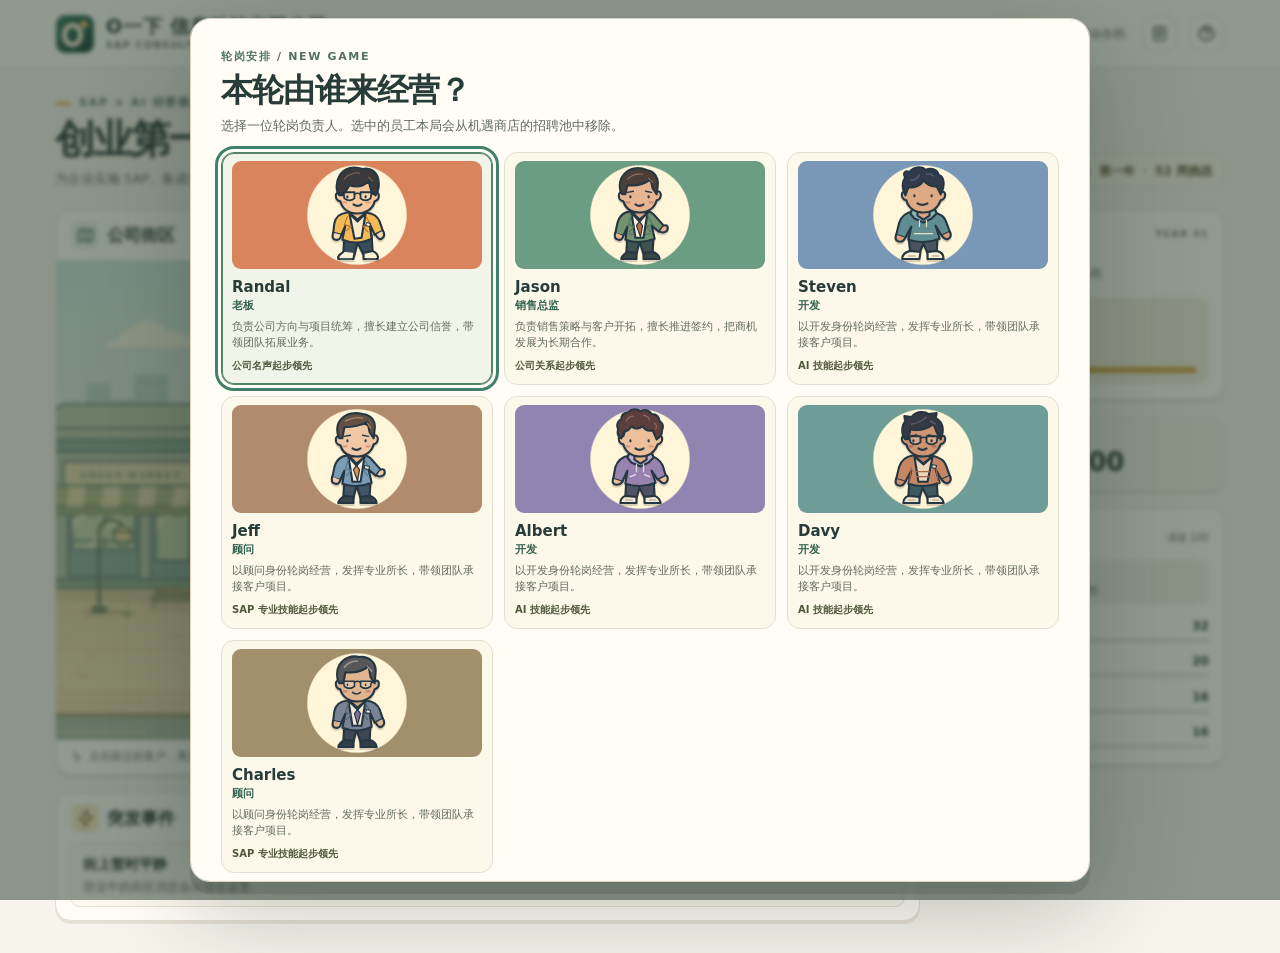
==== commit 33184506: "Add employee recruitment and rotating playable characters" ====
--- a/CornerOffice.html
+++ b/CornerOffice.html
@@ -5,7 +5,7 @@
   <meta name="viewport" content="width=device-width, initial-scale=1">
   <meta name="theme-color" content="#f6f4e9">
   <title>O一下 信息科技有限公司 · 公司经营模拟</title>
-  <link rel="icon" type="image/svg+xml" href="[data-uri]">
+  <link rel="icon" type="image/svg+xml" href="[data-uri]">
   <style>
 :root {
   color-scheme: light;
@@ -133,7 +133,7 @@
 dialog { width: min(92vw, 710px); max-height: calc(100dvh - 36px); padding: 0; color: var(--ink); border: 1px solid #d9d3be; border-radius: 20px; background: var(--paper); box-shadow: 0 12px 0 #263c3929, 0 25px 100px #16231b44; }
 dialog::backdrop { background: #24362b80; backdrop-filter: blur(2px); }
 dialog[data-view="contract"], dialog[data-view="help"], dialog[data-view="reset"] { width: min(92vw, 490px); }
-dialog[data-view="roles"] { width: min(94vw, 748px); }
+dialog[data-view="roles"] { width: min(94vw, 900px); }
 .dialog-inner { padding: clamp(19px, 3vw, 30px); }
 .dialog-head { position: relative; padding-right: 38px; margin-bottom: 16px; }
 .dialog-head .icon-button { position: absolute; right: 0; top: 0; }
@@ -147,7 +147,9 @@
 .button:active { transform: translateY(1px); }
 .button.accent { background: var(--yellow); border-color: #d4a74e; box-shadow: 0 2px 0 #bc8f3c; color: #463713; }
 .button:disabled { background: #eeeade; border-color: #e3dece; box-shadow: none; color: #706f62; filter: none; transform: none; }
-.role-grid, .shop-grid { display: grid; grid-template-columns: repeat(3, minmax(0, 1fr)); gap: 11px; }
+.role-grid, .shop-grid { display: grid; gap: 11px; }
+.role-grid { grid-template-columns: repeat(3, minmax(0, 1fr)); }
+.shop-grid { grid-template-columns: repeat(3, minmax(0, 1fr)); }
 .role-card { min-width: 0; display: flex; flex-direction: column; text-align: left; border: 1px solid var(--line); background: #fcf8ea; border-radius: 13px; padding: 8px 10px 11px; }
 .role-card[aria-pressed="true"] { border-color: #548468; box-shadow: inset 0 0 0 1px #548468; background: #f1f5e9; }
 .role-art { height: 108px; width: 100%; border-radius: 9px; display: grid; place-items: center; background: radial-gradient(circle, #fff5d8 0 36%, transparent 37%), var(--role-color); margin-bottom: 7px; }
@@ -178,8 +180,14 @@
 .shop-toolbar .button { min-height: 34px; }
 .shop-card { padding: 11px; background: #fbf7ea; border: 1px solid #e7dec8; border-radius: 12px; display: flex; flex-direction: column; gap: 6px; }
 .shop-icon { width: 34px; height: 34px; border-radius: 9px; color: #665024; background: #f3e2af; font-size: 20px; }
+.employee-avatar { display: grid; place-items: center; align-self: center; width: 60px; height: 84px; }
+.employee-avatar .sprite { width: 55px; height: 76px; }
 .shop-card h3 { font-size: 14px; }
 .shop-card p { font-size: 12px; color: var(--muted); }
+.shop-card[data-kind="employee"] { border-color: #b7b5d9; background: #f2f0fa; }
+.shop-card[data-kind="employee"] .shop-icon { color: #62528b; background: #e3dcf4; }
+.shop-card[data-kind="employee"] .boosts span { color: #5b4b78; background: #e3dff0; }
+.shop-card .employee-salary { color: #805e29; font-weight: 800; }
 .shop-card .button { margin-top: auto; padding-inline: 5px; }
 .boosts { display: flex; gap: 4px; flex-wrap: wrap; margin-bottom: 4px; }
 .boosts span { border-radius: 5px; background: #e6eedc; padding: 2px 5px; font-size: 10px; color: #3e624b; font-weight: 800; }
@@ -241,6 +249,8 @@
       <path fill="#f5ca9e" d="M19 29c-6-3-6 7 0 8 2 7 8 12 17 12 8 0 15-4 17-12 6-2 5-11 0-8L51 17l-10-6-17 5Z"/>
       <path fill="#3a393c" d="M18 31c-4-5-3-14 0-19 5-9 15-10 23-7 7-2 13 2 15 8 2 6 1 14-2 18l-4-3-3-11c-6 6-13 6-19 4l-6 10Z"/>
       <path d="M23 15q6-7 15-6m9 4 4 4" stroke="#766253" stroke-width="1.2" fill="none"/>
+      <path fill="#fff5da" fill-opacity=".25" d="M22 28h11v6q-5 4-10 0Zm17 0h11l-1 6q-5 4-10 0Z" stroke-width="1.8"/>
+      <path d="M19 29l3 1m11 0q3-2 6 0m11 0 3-1" fill="none" stroke-width="1.6"/>
       <path d="M26 32v1m18-1v1m-12 7q4 3 8 0" fill="none"/>
       <path d="M22 38h3m20 0h3" stroke="#e4a082" stroke-width="2.3"/>
       <path fill="#fbf0d4" d="m45 58 4 1-1 3-4-1Z" stroke-width="1"/>
@@ -249,22 +259,21 @@
 
   <symbol id="player-1" viewBox="0 0 72 100">
     <g stroke="#253743" stroke-width="2.1" stroke-linecap="round" stroke-linejoin="round">
-      <path fill="#614644" d="M52 18c9 3 9 11 7 17-1 5 1 8 4 10-9 6-17 0-17-7l1-17Z"/>
-      <path fill="#e6b391" d="M24 73h23l-3 16h-8l-1-12-3 12h-8Z"/>
-      <path fill="#584745" d="m23 87 9 1v6H18c0-3 2-5 5-7Zm13 1 8-1c4 1 6 4 6 7H36Z"/>
-      <path fill="#73926e" d="M27 47c-7 0-12 4-14 12l-2 10 8 2 4-9-3 18q16 5 31-1l-4-18 7 6 5-6-9-10q-3-4-8-4Z"/>
+      <path fill="#40534e" d="M23 70h26l-1 18-9 1-4-12-3 12-10-1Z"/>
+      <path fill="#384541" d="m23 87 9 1v6H17c0-3 3-5 6-7Zm16 1 9-1c4 1 7 4 7 7H39Z"/>
+      <path fill="#73926e" d="M27 47c-7 0-12 4-14 12l-2 10 8 2 4-9-2 13q15 5 29-1l-3-13 7 6 5-6-9-10q-3-4-8-4Z"/>
       <path fill="#e6b391" d="M11 68q-2 6 3 7 4 1 5-4m36-4c4 2 8 0 8-4 0-2-2-3-4-2"/>
-      <path fill="#f2dfbd" d="m26 48 9 10 9-10-5 18h-8Z"/>
+      <path fill="#fbefdb" d="m27 48 8 9 8-9-4 25h-8Z"/>
+      <path fill="#bd6f4c" d="m35 57 3 4-2 11-4-11Z" stroke-width="1.2"/>
+      <path d="m27 51-3 9 6 2-5 5m18-16 5 9-6 2 4 5" stroke="#4f715b" stroke-width="1.1" fill="none"/>
       <path fill="#dbab84" d="M30 43v7l5 5 6-5v-7Z"/>
       <path fill="#e7b591" d="M19 28c-6-2-6 8 0 9 2 6 7 11 16 11 9 0 15-5 17-12 5-1 6-10 0-9l-3-9-15-6-14 9Z"/>
-      <path fill="#654841" d="M18 30c-5-6-4-15 0-20 4-5 10-7 19-6 8 0 14 5 16 10 2 6 1 12-1 16l-4-6c-8-1-13-5-16-10-3 6-7 8-12 9Z"/>
-      <path d="M22 14q5-5 11-6m6 4q5 2 8 7" stroke="#a4755d" stroke-width="1.2" fill="none"/>
+      <path fill="#4b3e38" d="M18 30c-4-5-3-14 1-19 5-7 15-9 23-5 8 1 12 8 11 15l-1 9-4-6-2-9c-6 5-14 7-23 6l-2 9Z"/>
+      <path d="M23 15q7-6 15-5m6 4 4 4" stroke="#89705a" stroke-width="1.2" fill="none"/>
+      <path d="m23 28 6-1m12 0 6 1" stroke-width="1.3" fill="none"/>
       <path d="M26 32v1m18-1v1m-13 7q4 3 8 0" fill="none"/>
       <path d="M22 38h3m20 0h3" stroke="#ce8b7d" stroke-width="2.1"/>
-      <circle cx="19" cy="38" r="2" fill="#f1bf67" stroke-width="1.2"/>
-      <circle cx="51" cy="37" r="2" fill="#f1bf67" stroke-width="1.2"/>
-      <path d="M35 64v16m-10-8h5m11 0h5" stroke="#4f715b" stroke-width="1.1" fill="none"/>
-      <circle cx="36" cy="69" r="1.2" fill="#f1bf67" stroke="none"/>
+      <path d="m25 69 5 1m11 0 5-1" stroke="#4f715b" stroke-width="1.1" fill="none"/>
     </g>
   </symbol>
 
@@ -284,6 +293,102 @@
       <path fill="#f6e6c9" fill-opacity=".35" d="M22 28h11v6q-5 4-10 0Zm17 0h11l-1 6q-5 4-10 0Z" stroke-width="1.6"/>
       <path d="M33 30q3-2 6 0m-12 1v1m17-1v1" fill="none" stroke-width="1.6"/>
       <path d="M32 56v6m7-6v6m-12 7h18" stroke="#e3e1c2" stroke-width="1.2" fill="none"/>
+    </g>
+  </symbol>
+
+  <symbol id="employee-steven" viewBox="0 0 72 100">
+    <g stroke="#253743" stroke-width="2.1" stroke-linecap="round" stroke-linejoin="round">
+      <path fill="#4b5360" d="M21 71h29l-1 17h-9l-4-9-4 9h-9Z"/>
+      <path fill="#fbf0d4" d="M23 86c-5 1-8 4-8 8h17l1-7Zm17 1 9-1c5 1 7 4 7 8H40Z"/>
+      <path d="M21 91h7m17 0h6" stroke="#9e9b8a" stroke-width="1"/>
+      <path fill="#608d92" d="M25 47c-6 1-11 5-13 11l-3 12 9 3 6-11-3 13q16 5 31-1l-4-13 6 10 8-4-4-11q-2-6-14-9Z"/>
+      <path fill="#d5a07d" d="M9 70c-2 5 1 7 4 7 2 0 4-2 5-4m36-2q5 6 8 2 2-3 0-6"/>
+      <path fill="#89b3b0" d="M23 49c1-5 7-7 13-7s12 2 13 7l-5 5-8 4-9-4Z"/>
+      <path fill="#d8a483" d="M30 42v9l6 4 6-4v-9Z"/>
+      <path fill="#deaa84" d="M19 28c-6-3-6 7 0 8 2 7 8 12 17 12 8 0 14-4 17-12 6-1 6-11 0-8L50 15l-13-4-14 5Z"/>
+      <path fill="#323b4c" d="M18 31c-3-6-4-12 0-18-3-4 0-7 4-5 5-6 13-6 16-2 6-3 12 0 13 5 5 1 7 10 2 19l-4-8c-6 1-11-3-13-6-2 5-9 8-15 7Z"/>
+      <path d="M23 16q5 1 9-5m7-1q4-1 7 2" stroke="#586079" stroke-width="1.2" fill="none"/>
+      <path d="M27 31v1m17-1v1m-14 7q5 3 10 0" fill="none"/>
+      <path d="M32 56v6m7-6v6m-12 7h18" stroke="#e3e1c2" stroke-width="1.2" fill="none"/>
+    </g>
+  </symbol>
+
+  <symbol id="employee-jeff" viewBox="0 0 72 100">
+    <g stroke="#253743" stroke-width="2.1" stroke-linecap="round" stroke-linejoin="round">
+      <path fill="#415566" d="M23 70h26l-1 18-9 1-4-12-3 12-10-1Z"/>
+      <path fill="#38454d" d="m23 87 9 1v6H17c0-3 3-5 6-7Zm16 1 9-1c4 1 7 4 7 7H39Z"/>
+      <path fill="#7a9db5" d="M27 47c-7 0-12 4-14 12l-2 10 8 2 4-9-2 13q15 5 29-1l-3-13 7 6 5-6-9-10q-3-4-8-4Z"/>
+      <path fill="#f1c8a6" d="M11 68q-2 6 3 7 4 1 5-4m36-4c4 2 8 0 8-4 0-2-2-3-4-2"/>
+      <path fill="#fbefdb" d="m27 48 8 9 8-9-4 25h-8Z"/>
+      <path fill="#d09955" d="m35 57 3 4-2 11-4-11Z" stroke-width="1.2"/>
+      <path d="m27 51-3 9 6 2-5 5m18-16 5 9-6 2 4 5" stroke="#527991" stroke-width="1.1" fill="none"/>
+      <path fill="#e9b893" d="M30 43v7l5 5 6-5v-7Z"/>
+      <path fill="#f1c8a6" d="M19 28c-6-2-6 8 0 9 2 6 7 11 16 11 9 0 15-5 17-12 5-1 6-10 0-9l-3-9-15-6-14 9Z"/>
+      <path fill="#635044" d="M18 30c-3-6-3-14 2-19 5-6 14-7 21-5 9 1 13 7 12 14l-1 10-4-6-2-10c-8 4-16 5-23 5l-2 11Z"/>
+      <path d="M24 13q9-5 17-3m5 5 3 5" stroke="#a68a69" stroke-width="1.2" fill="none"/>
+      <path d="m23 28 6-1m12 0 6 1" stroke-width="1.3" fill="none"/>
+      <path d="M26 32v1m18-1v1m-13 7q4 3 8 0" fill="none"/>
+      <path d="M22 38h3m20 0h3" stroke="#d99b84" stroke-width="2.1"/>
+      <path fill="#fbefdb" d="m43 57 5 1-1 3-4-1Z" stroke-width="1"/>
+    </g>
+  </symbol>
+
+  <symbol id="employee-albert" viewBox="0 0 72 100">
+    <g stroke="#253743" stroke-width="2.1" stroke-linecap="round" stroke-linejoin="round">
+      <path fill="#505365" d="M22 71h27l1 17-10 1-5-10-3 10-11-1Z"/>
+      <path fill="#f5ead4" d="m21 87 11 1v6H16q0-5 5-7Zm19 1 10-1q5 2 6 7H40Z"/>
+      <path d="M21 91h7m17 0h6" stroke="#a99d9e" stroke-width="1"/>
+      <path fill="#9883b0" d="M25 47c-6 1-12 5-14 12l-2 11 9 3 5-11-2 13q16 5 30-1l-4-12 6 9 8-4-3-10q-4-8-13-10Z"/>
+      <path fill="#edc09b" d="M9 70q-2 5 3 6 4 0 6-3m36-2q5 6 8 2 2-3 0-6"/>
+      <path fill="#bfafd0" d="M23 49c1-5 7-7 13-7s12 2 13 7l-5 5-8 4-9-4Z"/>
+      <path fill="#e4b48f" d="M30 42v9l6 4 6-4v-9Z"/>
+      <path fill="#edc09b" d="M19 28c-6-3-6 7 0 8 2 7 8 12 17 12 8 0 14-4 17-12 6-1 6-11 0-8L50 15l-13-4-14 5Z"/>
+      <path fill="#5c3f3b" d="M17 30q-5-3-3-9-3-6 3-10 0-6 7-7 5-5 12-1 7-3 11 3 7 0 8 7 5 4 2 9 1 5-5 9l-4-9q-6 2-10-4-6 5-11 0-3 5-7 5Z"/>
+      <path d="M22 13q2-5 7-5m10-1q5 1 6 5m5 3q3 2 1 6" stroke="#92675d" stroke-width="1.2" fill="none"/>
+      <path d="M26 32v1m18-1v1m-13 7q4 3 8 0" fill="none"/>
+      <path d="M22 38h3m20 0h3" stroke="#d79c83" stroke-width="2.1"/>
+      <path d="M32 56v7m7-7v7m-13 5 5-2m9 0 5 2" stroke="#e8dfed" stroke-width="1.2" fill="none"/>
+    </g>
+  </symbol>
+
+  <symbol id="employee-davy" viewBox="0 0 72 100">
+    <g stroke="#253743" stroke-width="2.1" stroke-linecap="round" stroke-linejoin="round">
+      <path fill="#3e5960" d="M22 72h27l1 16-10 1-5-10-3 10-11-1Z"/>
+      <path fill="#f3e7cf" d="m21 87 11 1v6H16q0-5 5-7Zm19 1 10-1q5 2 6 7H40Z"/>
+      <path d="M21 91h7m17 0h6" stroke="#a79d8a" stroke-width="1"/>
+      <path fill="#c58763" d="M25 47c-6 1-11 5-13 11l-3 12 9 3 6-11-3 13q16 5 31-1l-4-13 6 10 8-4-4-11q-2-6-14-9Z"/>
+      <path fill="#c98f6c" d="M9 70c-2 5 1 7 4 7 2 0 4-2 5-4m36-2q5 6 8 2 2-3 0-6"/>
+      <path fill="#ecd8b9" d="m27 48 9 8 9-8-5 25h-9Z"/>
+      <path d="M24 59l-2 15m26-15 3 15M28 63h14m-13 5h12" stroke="#a26549" stroke-width="1.15" fill="none"/>
+      <path fill="#be8261" d="M30 42v8l6 5 6-5v-8Z"/>
+      <path fill="#ce9570" d="M19 28c-6-3-6 7 0 8 2 7 8 12 17 12 8 0 14-4 17-12 6-1 6-11 0-8L50 15l-13-4-14 5Z"/>
+      <path fill="#353944" d="M18 31c-4-5-4-13 0-18l-1-5 7 1c5-6 13-6 17-3l8-1-1 5c7 3 9 11 5 21l-4-7-3-8c-7 5-15 7-23 5l-2 10Z"/>
+      <path d="M24 16q8-1 15-7m4 4 5 3" stroke="#66616b" stroke-width="1.2" fill="none"/>
+      <path fill="#f6e6c9" fill-opacity=".25" d="M22 28h11v6q-5 4-10 0Zm17 0h11l-1 6q-5 4-10 0Z" stroke-width="1.8"/>
+      <path d="M19 29l3 1m11 0q3-2 6 0m11 0 3-1" fill="none" stroke-width="1.6"/>
+      <path d="m24 28 5-1m12 0 5 1M26 32v1m18-1v1m-13 7q4 3 8 0" fill="none"/>
+      <path d="M22 38h3m20 0h3" stroke="#ad6e58" stroke-width="2.1"/>
+      <path fill="#ecd8b9" d="m45 56 4 1-1 3-4-1Z" stroke-width="1"/>
+    </g>
+  </symbol>
+
+  <symbol id="employee-charles" viewBox="0 0 72 100">
+    <g stroke="#253743" stroke-width="2.1" stroke-linecap="round" stroke-linejoin="round">
+      <path fill="#3e4756" d="M23 70h26l-1 18-9 1-4-12-3 12-10-1Z"/>
+      <path fill="#333f48" d="m23 87 9 1v6H17c0-3 3-5 6-7Zm16 1 9-1c4 1 7 4 7 7H39Z"/>
+      <path fill="#788394" d="M26 48q-11 1-13 11l-1 9 8 2 4-9-3 14q15 6 29-1l-2-15 5 11 8-4-3-9q-3-8-14-9Z"/>
+      <path fill="#dfb590" d="M12 68q-2 6 2 7 5 1 6-5m34 0q4 7 7 3 3-3 0-7"/>
+      <path fill="#f3e9d8" d="m27 48 9 9 8-9-4 25h-9Z"/>
+      <path fill="#866f91" d="m36 57 3 4-3 11-3-11Z" stroke-width="1.2"/>
+      <path d="m27 51-3 9 6 2-5 5m19-16 5 9-7 2 4 5" stroke="#556274" stroke-width="1.1" fill="none"/>
+      <path fill="#d5a680" d="M30 42v8l6 5 6-5v-8Z"/>
+      <path fill="#dfb590" d="M19 29c-6-3-6 7 0 8 2 7 8 12 17 12 8 0 15-4 17-12 6-2 5-11 0-8L51 17l-10-6-17 5Z"/>
+      <path fill="#575759" d="M18 31c-3-5-3-13 0-18 4-7 12-10 20-8 9-1 16 5 16 13l-1 13-4-6-2-11c-7 6-14 7-23 6l-2 11Z"/>
+      <path d="M23 15q5-6 13-6m10 5 4 5" stroke="#9e9a91" stroke-width="1.5" fill="none"/>
+      <path fill="#f3e9d8" fill-opacity=".25" d="M22 29h11v5q-5 4-10 0Zm17 0h11l-1 5q-5 4-10 0Z" stroke-width="1.5"/>
+      <path d="M19 30h3m11 0q3-2 6 0m11 0h3m-27 2v1m18-1v1m-13 7q4 3 8 0" fill="none" stroke-width="1.5"/>
+      <path d="M22 39h3m20 0h3" stroke="#bf8a75" stroke-width="2.1"/>
+      <path fill="#f3e9d8" d="m45 57 4 1-1 3-4-1Z" stroke-width="1"/>
     </g>
   </symbol>
 
@@ -489,6 +594,7 @@
   const monthlyPayroll = 12000;
   const monthlyOperatingCost = 4000;
   const opportunityRefreshCost = 2500;
+  const employeeAppearanceChance = 0.1;
 
   const statLabels = {
     reputation: '公司名声',
@@ -498,24 +604,20 @@
   };
   const statKeys = Object.keys(statLabels);
 
-  const roles = [
-    {
-      id: 'strategist', name: '林小满', title: '品牌策划', color: '#da845e',
-      description: '擅长把复杂的服务讲成简单的故事，让街坊记住公司的名字。',
+  const leadershipRoles = [
+    {
+      id: 'strategist', name: 'Randal', title: '老板', color: '#da845e',
+      spriteId: 'player-0',
+      description: '负责公司方向与项目统筹，擅长建立公司信誉，带领团队拓展业务。',
       bonus: '公司名声起步领先',
       stats: { reputation: 32, relationships: 20, sap: 16, ai: 16 },
     },
     {
-      id: 'connector', name: '周有邻', title: '客户顾问', color: '#6b9d82',
-      description: '喜欢和客户边喝咖啡边聊业务，擅长把一次合作变成长期关系。',
+      id: 'connector', name: 'Jason', title: '销售总监', color: '#6b9d82',
+      spriteId: 'player-1',
+      description: '负责销售策略与客户开拓，擅长推进签约，把商机发展为长期合作。',
       bonus: '公司关系起步领先',
       stats: { reputation: 18, relationships: 34, sap: 17, ai: 15 },
-    },
-    {
-      id: 'technologist', name: '陈星野', title: '技术合伙人', color: '#738cb5',
-      description: '既能搭好 SAP 流程，也乐于做出一个当天就能试用的 AI 原型。',
-      bonus: 'SAP 与 AI 技能起步领先',
-      stats: { reputation: 13, relationships: 15, sap: 29, ai: 27 },
     },
   ];
 
@@ -718,6 +820,37 @@
     { title: '财务负责人圆桌会', icon: 'coffee', cost: 6600, boosts: { relationships: 7, reputation: 2 }, description: '邀请客户交流银行对账、跨公司往来和月结难点，汇总下一轮适合试点的场景。' },
     { title: 'HANA 升级沙盘', icon: 'training', cost: 5100, boosts: { sap: 6 }, description: '租用测试环境，演练升级前兼容性检查、备份恢复和升级后的应用验证。' },
     { title: '工业 AI 质检交流', icon: 'sparkles', cost: 4600, boosts: { ai: 5, relationships: 1 }, description: '与工厂质检团队交流样本标注，用光照变化的样本复查误报、漏检与人工复判。' },
+  ];
+
+  const employeeTemplates = [
+    { employeeId: 'steven', employeeName: 'Steven', employeeRole: '开发', color: '#7997b6', boosts: { ai: 12 } },
+    { employeeId: 'jeff', employeeName: 'Jeff', employeeRole: '顾问', color: '#b18b6d', boosts: { sap: 12 } },
+    { employeeId: 'albert', employeeName: 'Albert', employeeRole: '开发', color: '#9184b0', boosts: { ai: 12 } },
+    { employeeId: 'davy', employeeName: 'Davy', employeeRole: '开发', color: '#6e9c96', boosts: { ai: 12 } },
+    { employeeId: 'charles', employeeName: 'Charles', employeeRole: '顾问', color: '#a28f6c', boosts: { sap: 12 } },
+  ].map(employee => ({
+    ...employee,
+    spriteId: `employee-${employee.employeeId}`,
+    title: `雇佣 ${employee.employeeName} · ${employee.employeeRole}`,
+    icon: 'users',
+    cost: 8000,
+    monthlySalary: 3000,
+    description: `${employee.employeeName} 加入团队，负责${employee.employeeRole}工作，立即提升公司的专业能力。`,
+  }));
+
+  const roles = [
+    ...leadershipRoles,
+    ...employeeTemplates.map(employee => ({
+      id: employee.employeeId,
+      employeeId: employee.employeeId,
+      name: employee.employeeName,
+      title: employee.employeeRole,
+      color: employee.color,
+      spriteId: employee.spriteId,
+      description: `以${employee.employeeRole}身份轮岗经营，发挥专业所长，带领团队承接客户项目。`,
+      bonus: `${employee.employeeRole === '开发' ? 'AI 技能' : 'SAP 专业技能'}起步领先`,
+      stats: Object.fromEntries(statKeys.map(key => [key, 18 + (employee.boosts[key] || 0)])),
+    })),
   ];
 
   function roundPrice(value) {
@@ -779,17 +912,31 @@
     return templates.map((template, index) => ({
       ...template,
       id: `${prefix}-o${index + 1}`,
-      cost: roundPrice(template.cost * scale),
+      cost: template.employeeId ? template.cost : roundPrice(template.cost * scale),
       boosts: { ...template.boosts },
       purchased: false,
     }));
   }
 
-  function makeOpportunities(week) {
+  function includeEmployeeOpportunity(state, templates, random) {
+    const unavailableIds = new Set([
+      state.roleId,
+      ...state.opportunityPurchases.map(record => record.employeeId),
+      ...state.opportunities.map(card => card.employeeId),
+    ]);
+    const available = employeeTemplates.filter(employee => !unavailableIds.has(employee.employeeId));
+    if (!available.length || random() >= employeeAppearanceChance) return templates;
+    const employee = available[Math.floor(random() * available.length)];
+    templates[Math.floor(random() * templates.length)] = employee;
+    return templates;
+  }
+
+  function makeOpportunities(state, random) {
+    const { week } = state;
     const start = ((week - 1) * 5) % opportunityTemplates.length;
     const templates = Array.from({ length: 3 }, (_, index) =>
       opportunityTemplates[(start + index) % opportunityTemplates.length]);
-    return opportunityCards(week, templates);
+    return opportunityCards(week, includeEmployeeOpportunity(state, templates, random));
   }
 
   function getOpportunityRefreshCost(state) {
@@ -814,7 +961,7 @@
     return {
       ...state,
       cash: state.cash - record.cost,
-      opportunities: opportunityCards(state.week, templates, refreshCount),
+      opportunities: opportunityCards(state.week, includeEmployeeOpportunity(state, templates, random), refreshCount),
       opportunityRefreshes: [...state.opportunityRefreshes, record],
     };
   }
@@ -850,8 +997,10 @@
 
   function restoreGame(saved) {
     const baseArrays = ['contracts', 'opportunities', 'history', 'weekResults', 'opportunityPurchases'];
+    const roleId = saved?.roleId === 'technologist' ? 'connector' : saved?.roleId;
+    const role = roles.find(item => item.id === roleId);
     if (!saved || ![1, 2].includes(saved.version)
-      || !roles.some(role => role.id === saved.roleId)
+      || !role
       || !['week', 'opportunities', 'summary'].includes(saved.phase)
       || !Number.isInteger(saved.week) || saved.week < 1 || saved.week > weeksPerYear
       || !Number.isFinite(saved.cash)
@@ -862,16 +1011,21 @@
       || (saved.eventHistory !== undefined && !Array.isArray(saved.eventHistory))) return null;
 
     const eventHistory = saved.eventHistory ?? [];
+    const opportunities = role.employeeId
+      ? saved.opportunities.filter(card => card.employeeId !== role.employeeId)
+      : saved.opportunities;
     const weekDuration = Number.isFinite(saved.weekDuration) && saved.weekDuration > 0
       ? saved.weekDuration : legacyWeekSeconds;
     if (saved.version === 2) {
       const newArrays = ['opportunityRefreshes', 'supportContracts', 'supportPayments'];
       if (!newArrays.every(key => Array.isArray(saved[key]))) return null;
-      return { ...saved, eventHistory, weekDuration };
+      return { ...saved, roleId, opportunities, eventHistory, weekDuration };
     }
     return {
       ...saved,
       version: 2,
+      roleId,
+      opportunities,
       weekDuration,
       contracts: saved.contracts.map(contract => ({ ...contract, kind: 'project' })),
       history: saved.history.map(record => ({ ...record, kind: 'project' })),
@@ -901,6 +1055,11 @@
     return monthEndWeeks.find(week => week >= firstUnsettledWeek) ?? null;
   }
 
+  function getMonthlyPayroll(state) {
+    return monthlyPayroll + state.opportunityPurchases.reduce((total, record) =>
+      total + (record.monthlySalary ?? 0), 0);
+  }
+
   function getSupportSchedule(state) {
     const active = state.supportContracts.filter(contract => contract.remainingMonths > 0);
     const nextWeek = active.reduce((next, contract) =>
@@ -946,7 +1105,7 @@
     return Math.max(5, Math.min(96, chance));
   }
 
-  function tick(state, now = Date.now()) {
+  function tick(state, now = Date.now(), random = Math.random) {
     if (state.phase !== 'week' || now < state.deadline) return state;
 
     const won = state.contracts.filter(contract => contract.status === 'won');
@@ -957,7 +1116,7 @@
       sum + (contract.kind === 'support' ? 0 : contract.amount), 0);
     const supportRevenue = payments.reduce((sum, payment) => sum + payment.amount, 0);
     const isMonthEnd = monthEndWeeks.includes(state.week);
-    const payroll = isMonthEnd ? monthlyPayroll : 0;
+    const payroll = isMonthEnd ? getMonthlyPayroll(state) : 0;
     const operatingCost = isMonthEnd ? monthlyOperatingCost : 0;
     const events = (state.eventHistory || []).filter(event => event.week === state.week);
     const { eventRevenue, eventSpent } = eventTotals(events);
@@ -982,7 +1141,7 @@
       cash: state.cash + supportRevenue - payroll - operatingCost,
       supportContracts: contracts,
       supportPayments: [...state.supportPayments, ...payments],
-      opportunities: makeOpportunities(state.week),
+      opportunities: makeOpportunities(state, random),
       weekResults: [...state.weekResults, result],
     };
   }
@@ -1026,6 +1185,8 @@
     if (state.phase !== 'opportunities') return state;
     const card = state.opportunities.find(item => item.id === id);
     if (!card || card.purchased || card.cost > state.cash) return state;
+    if (card.employeeId && (card.employeeId === state.roleId
+      || state.opportunityPurchases.some(record => record.employeeId === card.employeeId))) return state;
 
     const stats = { ...state.stats };
     const boosts = {};
@@ -1037,7 +1198,15 @@
       }
     }
     if (Object.keys(boosts).length === 0) return state;
-    const record = { week: state.week, id, title: card.title, cost: card.cost, boosts };
+    const record = {
+      week: state.week, id, title: card.title, cost: card.cost, boosts,
+      ...(card.employeeId ? {
+        employeeId: card.employeeId,
+        employeeName: card.employeeName,
+        employeeRole: card.employeeRole,
+        monthlySalary: card.monthlySalary,
+      } : {}),
+    };
     return {
       ...state,
       cash: state.cash - card.cost,
@@ -1087,7 +1256,8 @@
   const api = {
     roles, statLabels, startCash, weeksPerYear, weekSeconds,
     restoreGame, firstSupportPaymentWeek, getSupportSchedule,
-    monthlyPayroll, monthlyOperatingCost, getMonthlyCostsSchedule,
+    monthlyPayroll, monthlyOperatingCost, getMonthlyCostsSchedule, getMonthlyPayroll,
+    employeeTemplates, employeeAppearanceChance,
     opportunityRefreshCost, getOpportunityRefreshCost, canRefreshOpportunities, refreshOpportunities,
     isContractAvailable, contractVisitProgress,
     createGame, calcChance, tick, signContract, buyOpportunity, nextWeek, summarize,
@@ -1345,8 +1515,7 @@
   const walkers = new Map();
   let eventMarkup;
   const prefersStill = window.matchMedia("(prefers-reduced-motion: reduce)");
-  const roleIndex = (id) => game.roles.findIndex((role) => role.id === id);
-  const roleData = () => game.roles[roleIndex(state?.roleId || selectedRole)];
+  const roleData = () => game.roles.find((role) => role.id === (state?.roleId || selectedRole));
 
   function commit(next) {
     state = next;
@@ -1472,11 +1641,14 @@
     supportMeter.innerHTML = schedule?.activeCount ? `<div><span>支持合同月收入</span><strong>${money(schedule.monthlyIncome)}</strong></div>
       <small>${schedule.activeCount} 份在执行 · ${schedule.nextWeek ? `下次第 ${weekNumber(schedule.nextWeek)} 周末到账` : "余款跨年"} </small>` : "";
     const costsWeek = state && game.getMonthlyCostsSchedule(state);
+    const payroll = state ? game.getMonthlyPayroll(state) : game.monthlyPayroll;
+    const employees = (state?.opportunityPurchases || []).filter((purchase) => purchase.employeeId);
     const costMeter = $("cost-meter");
     costMeter.hidden = !costsWeek;
-    costMeter.innerHTML = costsWeek ? `<div><span>月度固定支出</span><strong>${money(game.monthlyPayroll + game.monthlyOperatingCost)}</strong></div>
+    costMeter.innerHTML = costsWeek ? `<div><span>月度固定支出</span><strong>${money(payroll + game.monthlyOperatingCost)}</strong></div>
       <small>第 ${weekNumber(costsWeek)} 周末扣款</small><br>
-      <small>工资 ${money(game.monthlyPayroll)} · 运营费 ${money(game.monthlyOperatingCost)}</small>` : "";
+      <small>工资 ${money(payroll)} · 运营费 ${money(game.monthlyOperatingCost)}</small>
+      ${employees.length ? `<br><small>已雇佣 ${employees.map((employee) => employee.employeeName).join("、")}</small>` : ""}` : "";
     $("clock-caption").textContent = { start: "签约窗口", week: "签约倒计时", opportunities: "签约已截止", summary: "年度已结算" }[phase];
     const weekAction = $("week-action");
     weekAction.hidden = phase === "week" || phase === "start";
@@ -1484,8 +1656,8 @@
     weekAction.innerHTML = phase === "summary" ? `查看年终总结 ${icon("arrow")}` : `进入机遇商店 ${icon("arrow")}`;
 
     $("role-summary").innerHTML = state
-      ? `<div class="mini-avatar">${sprite(`player-${roleIndex(role.id)}`)}</div><div><b>${role.name}</b>${role.title}</div>`
-      : `<div class="mini-avatar">${sprite(`player-${roleIndex(role.id)}`)}</div><div><b>创始人待定</b>选角后获得起始属性</div>`;
+      ? `<div class="mini-avatar">${sprite(role.spriteId)}</div><div><b>${role.name}</b>${role.title}</div>`
+      : `<div class="mini-avatar">${sprite(role.spriteId)}</div><div><b>轮岗角色待定</b>选角后获得起始属性</div>`;
     $("stats").innerHTML = Object.entries(game.statLabels).map(([key, label]) => {
       const value = (state?.stats || role.stats)[key];
       const [glyph, color] = statVisuals[key];
@@ -1494,7 +1666,7 @@
     }).join("");
 
     $("founder").innerHTML = state ? `<div class="walker player" style="left:50%;top:77.5%;z-index:78">
-      <span class="walker-tag">你</span><span class="walker-body">${sprite(`player-${roleIndex(state.roleId)}`)}</span></div>` : "";
+      <span class="walker-tag">你</span><span class="walker-body">${sprite(role.spriteId)}</span></div>` : "";
     const now = Date.now();
     renderTraffic(now);
     renderEvents(now);
@@ -1519,12 +1691,12 @@
   }
 
   function showRoles(focusId) {
-    const roleCards = game.roles.map((role, index) => `<button class="role-card" data-action="role" data-id="${role.id}" aria-pressed="${role.id === selectedRole}">
-      <span class="role-art" style="--role-color:${role.color}">${sprite(`player-${index}`)}</span>
+    const roleCards = game.roles.map((role) => `<button class="role-card" data-action="role" data-id="${role.id}" aria-pressed="${role.id === selectedRole}">
+      <span class="role-art" style="--role-color:${role.color}">${sprite(role.spriteId)}</span>
       <span class="role-name">${role.name}</span><span class="role-title">${role.title}</span>
       <span class="role-desc">${role.description}</span><span class="role-bonus">${role.bonus}</span></button>`).join("");
-    show("roles", "开业筹备  /  NEW GAME", "谁来经营这家店？",
-      "选择一位创始人。每位创始人带着不同的专长，陪公司走完第一年。",
+    show("roles", "轮岗安排  /  NEW GAME", "本轮由谁来经营？",
+      "选择一位轮岗负责人。选中的员工本局会从机遇商店的招聘池中移除。",
       `<div class="role-grid">${roleCards}</div>`,
       `<span class="push">启动资金 <b>${money(game.startCash)}</b></span>${button(`开门营业 ${icon("arrow")}`, "start", { accent: true })}`, false);
     if (focusId) dialogContent.querySelector(`[data-id="${focusId}"]`)?.focus();
@@ -1614,18 +1786,28 @@
   function showShop() {
     if (state?.phase !== "opportunities") return;
     const cards = state.opportunities.map((item) => {
+      const employee = Boolean(item.employeeId);
+      const employeeProfile = employee && game.roles.find((role) => role.employeeId === item.employeeId);
+      const artwork = employeeProfile
+        ? `<div class="shop-icon employee-avatar">${sprite(employeeProfile.spriteId)}</div>`
+        : `<div class="shop-icon" data-icon>${icon(item.icon)}</div>`;
+      const purchase = state.opportunityPurchases.find((record) => record.id === item.id
+        || (employee && record.employeeId === item.employeeId));
+      const purchased = item.purchased || Boolean(purchase);
       const unaffordable = state.cash < item.cost;
-      const boosts = item.purchased
-        ? state.opportunityPurchases.find((purchase) => purchase.id === item.id).boosts
+      const boosts = purchased
+        ? purchase?.boosts || item.boosts
         : Object.fromEntries(Object.entries(item.boosts)
           .map(([key, points]) => [key, Math.min(points, 100 - state.stats[key])])
           .filter(([, points]) => points > 0));
       const maxed = Object.keys(boosts).length === 0;
-      const label = item.purchased ? "已购买" : maxed ? "相关属性已满"
-        : unaffordable ? `资金不足 · ${money(item.cost)}` : `购买 · ${money(item.cost)}`;
-      return `<article class="shop-card"><div class="shop-icon" data-icon>${icon(item.icon)}</div>
+      const label = purchased ? (employee ? "已入职" : "已购买") : maxed ? "相关属性已满"
+        : unaffordable ? `资金不足 · ${money(item.cost)}` : `${employee ? "雇佣" : "购买"} · ${money(item.cost)}`;
+      const salary = employee ? `<p class="employee-salary">每月工资 +${money(item.monthlySalary)}</p>
+        <p>入职后，从下一次月末结算开始计薪。每位员工限雇佣一次。</p>` : "";
+      return `<article class="shop-card"${employee ? ' data-kind="employee"' : ""}>${artwork}
         <h3>${item.title}</h3><p>${item.description}</p><div class="boosts">${boostsMarkup(boosts)}</div>
-        ${button(label, "buy", { id: item.id, disabled: item.purchased || unaffordable || maxed })}</article>`;
+        ${salary}${button(label, "buy", { id: item.id, disabled: purchased || unaffordable || maxed })}</article>`;
     }).join("");
     const results = state.weekResults.at(-1);
     const supportIncome = results?.supportRevenue ? `，其中月度支持回款 ${money(results.supportRevenue)}` : "";
@@ -1638,7 +1820,8 @@
       : canRefresh ? `刷新 · ${money(refreshCost)}` : `资金不足 · ${money(refreshCost)}`;
     const toolbar = `<div class="shop-toolbar"><div class="shop-balance" data-negative="${state.cash < 0}">${state.cash < 0 ? "资金缺口" : "可用资金"} ${money(state.cash)}
       <small>每周首次免费，之后每次 ${money(game.opportunityRefreshCost)}</small>
-      <small>刷新换出 3 张新卡，已购买的升级会保留</small></div>
+      <small>刷新换出 3 张新卡，已购买的升级会保留</small>
+      <small>当前月工资 ${money(game.getMonthlyPayroll(state))}，雇佣员工后增加</small></div>
       ${button(`${icon("rotate")} ${refreshLabel}`, "refresh-shop", { disabled: !canRefresh })}</div>`;
     show("shop", `第 ${weekNumber(state.week)} 周结束  /  WEEKEND`, "周末机遇商店",
       `本周签约成功 ${results?.won ?? 0} 单，错过 ${results?.expired ?? 0} 位客户，收入 ${money(results?.revenue ?? 0)}${supportIncome}。`,
@@ -1685,7 +1868,9 @@
         week: entry.week, title, detail: "月度固定支出", result: money(-amount)
       }))),
       ...(state?.opportunityPurchases || []).map((entry) => ({
-        week: entry.week, title: entry.title, detail: "周末机遇", result: `−${money(entry.cost)}`
+        week: entry.week, title: entry.title,
+        detail: entry.employeeId ? `${entry.employeeRole} · 每月工资 +${money(entry.monthlySalary)}` : "周末机遇",
+        result: `−${money(entry.cost)}`
       })),
       ...(state?.opportunityRefreshes || []).map((entry) => ({
         week: entry.week, title: "刷新机遇商店", detail: "周末机遇", result: entry.cost === 0 ? "免费" : `−${money(entry.cost)}`
@@ -1700,12 +1885,13 @@
 
   function showHelp() {
     show("help", "经营手册  /  HOW TO PLAY", "公司怎么经营？", "",
-      `<ol class="help-list"><li>选择创始人，带着 ${money(game.startCash)} 启动资金开业。</li>
+      `<ol class="help-list"><li>选择本轮经营角色，带着 ${money(game.startCash)} 启动资金开业。选中的员工本局会从招聘机遇中移除。</li>
       <li>每周有 ${game.weekSeconds} 秒营业时间。客户陆续经过街区，离开后本周就错过了这份合同。点击客户可查看金额、成功率和离开倒计时。</li>
       <li>项目签约后即时到账。标记「月付」的支持合同通常更难签，从签约周之后的首个月末开始按月回款。</li>
-      <li>月末自动扣除工资 ${money(game.monthlyPayroll)} 和运营费 ${money(game.monthlyOperatingCost)}。资金不足时余额会变为负数，后续收入可填补缺口。</li>
+      <li>月末自动扣除基础工资 ${money(game.monthlyPayroll)}、已雇佣员工的月薪和运营费 ${money(game.monthlyOperatingCost)}。资金不足时余额会变为负数，后续收入可填补缺口。</li>
       <li>营业中可能遇到接口故障、上线变更或演示插曲。限时决定会影响资金、公司属性或当周签约率，超时会自动结算。</li>
       <li>周末可安排技术演练、客户交流等活动来升级公司属性。每周首次刷新机遇免费，之后每次 ${money(game.opportunityRefreshCost)}。准备好后手动进入下一周。</li>
+      <li>开店或刷新时，有 ${Math.round(game.employeeAppearanceChance * 100)}% 的概率出现一张员工卡。花费招聘费可立即提升属性，后续每个月末增加工资支出。每位员工在本局中只能雇佣一次。</li>
       <li>经营满 ${game.weeksPerYear} 周后，查看收入、支出、签约和公司属性的年度总结。</li>
       <li>进度保存在本机。营业倒计时会持续计时，周末商店可随时回来继续。</li></ol>`,
       button("开始经营", "close", { accent: true }));
@@ -1801,7 +1987,7 @@
       case "help": showHelp(); break;
       case "reset":
         show("reset", "重新经营  /  NEW GAME", "开启新的第一年？",
-          "确认后，当前本地存档会被清除。你可以重新选择创始人。", "",
+          "确认后，当前本地存档会被清除。你可以重新选择经营角色。", "",
           `${button("返回", "close")}${button("清除存档并重开", "confirm-reset", { accent: true })}`);
         break;
       case "confirm-reset":
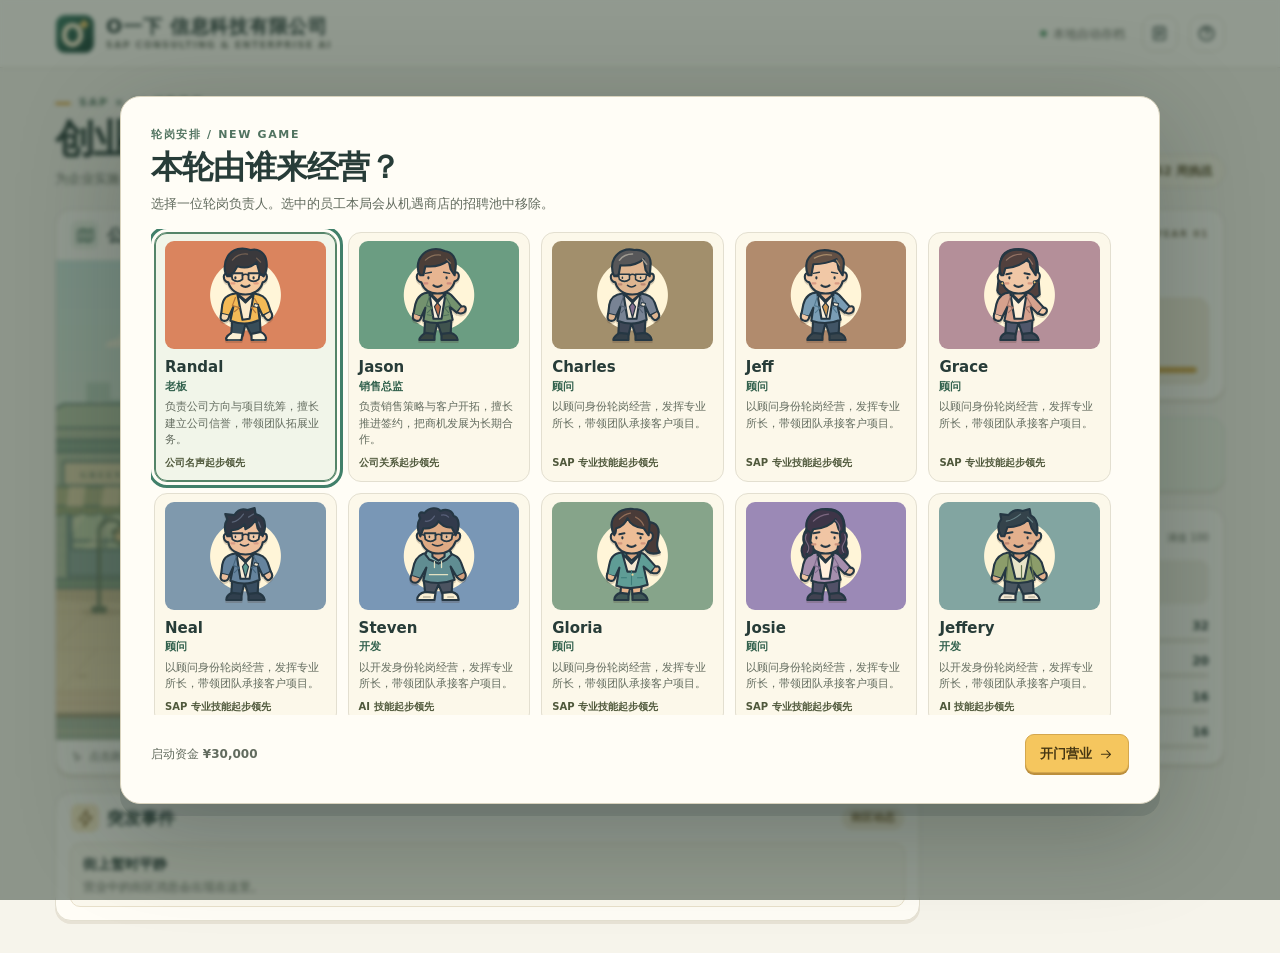
==== commit df535ada: "Expand personnel roster and update character appearances" ====
--- a/CornerOffice.html
+++ b/CornerOffice.html
@@ -133,7 +133,7 @@
 dialog { width: min(92vw, 710px); max-height: calc(100dvh - 36px); padding: 0; color: var(--ink); border: 1px solid #d9d3be; border-radius: 20px; background: var(--paper); box-shadow: 0 12px 0 #263c3929, 0 25px 100px #16231b44; }
 dialog::backdrop { background: #24362b80; backdrop-filter: blur(2px); }
 dialog[data-view="contract"], dialog[data-view="help"], dialog[data-view="reset"] { width: min(92vw, 490px); }
-dialog[data-view="roles"] { width: min(94vw, 900px); }
+dialog[data-view="roles"] { width: min(94vw, 1040px); }
 .dialog-inner { padding: clamp(19px, 3vw, 30px); }
 .dialog-head { position: relative; padding-right: 38px; margin-bottom: 16px; }
 .dialog-head .icon-button { position: absolute; right: 0; top: 0; }
@@ -148,7 +148,7 @@
 .button.accent { background: var(--yellow); border-color: #d4a74e; box-shadow: 0 2px 0 #bc8f3c; color: #463713; }
 .button:disabled { background: #eeeade; border-color: #e3dece; box-shadow: none; color: #706f62; filter: none; transform: none; }
 .role-grid, .shop-grid { display: grid; gap: 11px; }
-.role-grid { grid-template-columns: repeat(3, minmax(0, 1fr)); }
+.role-grid { grid-template-columns: repeat(auto-fit, minmax(180px, 1fr)); max-height: min(54dvh, 580px); overflow-y: auto; scrollbar-gutter: stable; padding: 3px; }
 .shop-grid { grid-template-columns: repeat(3, minmax(0, 1fr)); }
 .role-card { min-width: 0; display: flex; flex-direction: column; text-align: left; border: 1px solid var(--line); background: #fcf8ea; border-radius: 13px; padding: 8px 10px 11px; }
 .role-card[aria-pressed="true"] { border-color: #548468; box-shadow: inset 0 0 0 1px #548468; background: #f1f5e9; }
@@ -308,7 +308,8 @@
       <path fill="#deaa84" d="M19 28c-6-3-6 7 0 8 2 7 8 12 17 12 8 0 14-4 17-12 6-1 6-11 0-8L50 15l-13-4-14 5Z"/>
       <path fill="#323b4c" d="M18 31c-3-6-4-12 0-18-3-4 0-7 4-5 5-6 13-6 16-2 6-3 12 0 13 5 5 1 7 10 2 19l-4-8c-6 1-11-3-13-6-2 5-9 8-15 7Z"/>
       <path d="M23 16q5 1 9-5m7-1q4-1 7 2" stroke="#586079" stroke-width="1.2" fill="none"/>
-      <path d="M27 31v1m17-1v1m-14 7q5 3 10 0" fill="none"/>
+      <path fill="#f6e6c9" fill-opacity=".25" d="M22 28h11v6q-5 4-10 0Zm17 0h11l-1 6q-5 4-10 0Z" stroke-width="1.8"/>
+      <path d="M19 29l3 1m11 0q3-2 6 0m11 0 3-1m-26 2v1m17-1v1m-14 7q5 3 10 0" fill="none" stroke-width="1.6"/>
       <path d="M32 56v6m7-6v6m-12 7h18" stroke="#e3e1c2" stroke-width="1.2" fill="none"/>
     </g>
   </symbol>
@@ -389,6 +390,144 @@
       <path d="M19 30h3m11 0q3-2 6 0m11 0h3m-27 2v1m18-1v1m-13 7q4 3 8 0" fill="none" stroke-width="1.5"/>
       <path d="M22 39h3m20 0h3" stroke="#bf8a75" stroke-width="2.1"/>
       <path fill="#f3e9d8" d="m45 57 4 1-1 3-4-1Z" stroke-width="1"/>
+    </g>
+  </symbol>
+
+  <symbol id="employee-grace" viewBox="0 0 72 100">
+    <g stroke="#253743" stroke-width="2.1" stroke-linecap="round" stroke-linejoin="round">
+      <path fill="#51403d" d="M17 20q0-16 18-16t19 17l2 28q-8 7-17 2H23q-8-1-9-6Z"/>
+      <path fill="#50576b" d="M23 71h26l-1 17-9 1-4-12-3 12-10-1Z"/>
+      <path fill="#3d4655" d="m23 87 9 1v6H17q0-5 6-7Zm16 1 9-1q6 2 7 7H39Z"/>
+      <path fill="#d6a18d" d="M27 47q-11 0-14 12l-2 10 8 2 5-10-3 14q14 5 29-1l-3-13 7 7 6-6-10-11q-3-4-9-4Z"/>
+      <path fill="#f0c7a6" d="M11 68q-2 6 3 7 4 1 5-4m36-3q6 3 8-2 1-4-4-4"/>
+      <path fill="#fff0d9" d="m27 48 8 9 8-9-4 25h-8Z"/>
+      <path d="m27 51-3 9 6 2-5 5m18-16 5 9-6 2 4 5" stroke="#a47569" stroke-width="1.1" fill="none"/>
+      <path fill="#e5b795" d="M30 43v7l5 5 6-5v-7Z"/>
+      <path fill="#f0c7a6" d="M19 28c-6-2-6 8 0 9 2 6 7 11 16 11 9 0 15-5 17-12 5-1 6-10 0-9l-3-9-15-6-14 9Z"/>
+      <path fill="#51403d" d="M18 30q-4-10 1-18 6-9 18-7 15 0 16 15l-1 10-5-8-2-9q-9 9-23 10l-2 7Z"/>
+      <path d="M23 15q6-6 15-6m7 4 4 6" stroke="#927264" stroke-width="1.2" fill="none"/>
+      <path d="m23 29 5-1m13 0 5 1M26 32v1m18-1v1m-13 7q4 3 8 0" fill="none"/>
+      <path d="M22 38h3m20 0h3" stroke="#d69780" stroke-width="2.1"/>
+      <circle cx="19" cy="38" r="1.5" fill="#efca76" stroke-width="1"/>
+      <circle cx="51" cy="37" r="1.5" fill="#efca76" stroke-width="1"/>
+    </g>
+  </symbol>
+
+  <symbol id="employee-neal" viewBox="0 0 72 100">
+    <g stroke="#253743" stroke-width="2.1" stroke-linecap="round" stroke-linejoin="round">
+      <path fill="#384d60" d="M23 70h26l-1 18-9 1-4-12-3 12-10-1Z"/>
+      <path fill="#303f4d" d="m23 87 9 1v6H17q0-5 6-7Zm16 1 9-1q6 2 7 7H39Z"/>
+      <path fill="#65839d" d="M26 48q-11 1-13 11l-1 9 8 2 4-9-3 14q15 6 29-1l-2-15 5 11 8-4-3-9q-3-8-14-9Z"/>
+      <path fill="#edbf9c" d="M12 68q-2 6 2 7 5 1 6-5m34 0q4 7 7 3 3-3 0-7"/>
+      <path fill="#f7ebd4" d="m27 48 9 9 8-9-4 25h-9Z"/>
+      <path fill="#5d9b91" d="m36 57 3 4-3 11-3-11Z" stroke-width="1.2"/>
+      <path d="m27 51-3 9 6 2-5 5m19-16 5 9-7 2 4 5" stroke="#45657d" stroke-width="1.1" fill="none"/>
+      <path fill="#dfad89" d="M30 42v8l6 5 6-5v-8Z"/>
+      <path fill="#edbf9c" d="M19 29c-6-3-6 7 0 8 1 8 9 12 17 12s16-4 17-12c6-2 5-11 0-8L51 17l-10-6-17 5Z"/>
+      <path fill="#303643" d="M18 31q-5-9 0-17l-2-5 9 1q5-8 13-5l7-2 1 6q11 3 9 15l-2 7-5-8-2-9q-3 7-10 10l-1-5q-5 6-13 6l-1 6Z"/>
+      <path d="M23 17q6-1 11-8m5 3 5-3m5 8 2 5" stroke="#596477" stroke-width="1.2" fill="none"/>
+      <path fill="#f7ebd4" fill-opacity=".25" d="M22 28h11v6q-5 4-10 0Zm17 0h11l-1 6q-5 4-10 0Z" stroke-width="1.8"/>
+      <path d="M19 29l3 1m11 0q3-2 6 0m11 0 3-1m-27 2v1m18-1v1m-13 7q4 3 8 0" fill="none" stroke-width="1.6"/>
+      <path d="M22 38h3m20 0h3" stroke="#d99d87" stroke-width="2.1"/>
+      <path fill="#f7ebd4" d="m45 57 4 1-1 3-4-1Z" stroke-width="1"/>
+    </g>
+  </symbol>
+
+  <symbol id="employee-gloria" viewBox="0 0 72 100">
+    <g stroke="#253743" stroke-width="2.1" stroke-linecap="round" stroke-linejoin="round">
+      <path fill="#493b38" d="M51 17q14 0 10 17-2 8 2 13-12 4-16-6l1-19Z"/>
+      <path fill="#e6b28b" d="M25 74h21l-2 15h-8l-1-12-3 12h-8Z"/>
+      <path fill="#3f5756" d="m24 87 8 1v6H18q0-5 6-7Zm12 1 8-1q6 2 7 7H36Z"/>
+      <path fill="#5f9d96" d="M27 47q-12 0-14 12l-2 10 8 2 4-9-3 18q15 5 31-1l-4-18 7 6 5-6-9-10q-3-4-8-4Z"/>
+      <path fill="#edbd96" d="M11 68q-2 6 3 7 4 1 5-4m36-4q7 2 8-3 0-4-4-3"/>
+      <path fill="#f5e8d0" d="m26 48 9 10 9-10-5 18h-8Z"/>
+      <path fill="#dba782" d="M30 43v7l5 5 6-5v-7Z"/>
+      <path fill="#edbd96" d="M19 28c-6-2-6 8 0 9 2 6 7 11 16 11 9 0 15-5 17-12 5-1 6-10 0-9l-3-9-15-6-14 9Z"/>
+      <path fill="#493b38" d="M18 30q-6-12 1-20 6-7 18-6 15 0 16 15l-1 11-5-7q-12-1-16-10-3 8-11 10Z"/>
+      <path d="M23 14q5-5 11-6m5 4q6 3 8 8" stroke="#8f6c57" stroke-width="1.2" fill="none"/>
+      <path d="m23 29 5-1m13 0 5 1M26 32v1m18-1v1m-13 7q4 3 8 0" fill="none"/>
+      <path d="M22 38h3m20 0h3" stroke="#d2967c" stroke-width="2.1"/>
+      <path d="M35 65v14m-10-7h5m11 0h5" stroke="#3d7c79" stroke-width="1.1" fill="none"/>
+      <circle cx="36" cy="69" r="1.1" fill="#efd79c" stroke="none"/>
+    </g>
+  </symbol>
+
+  <symbol id="employee-josie" viewBox="0 0 72 100">
+    <g stroke="#253743" stroke-width="2.1" stroke-linecap="round" stroke-linejoin="round">
+      <path fill="#3e3548" d="M17 23Q16 5 35 4q20-1 19 21c-1 7 4 10 1 16q5 8-2 12-5 5-14-1H23q-10 4-11-4-2-5 2-10-3-7 3-15Z"/>
+      <path fill="#515067" d="M23 71h26l-1 17-9 1-4-12-3 12-10-1Z"/>
+      <path fill="#414251" d="m23 87 9 1v6H17q0-5 6-7Zm16 1 9-1q6 2 7 7H39Z"/>
+      <path fill="#a68fae" d="M27 47q-11 0-14 12l-2 10 8 2 5-10-3 14q14 5 29-1l-3-13 7 7 6-6-10-11q-3-4-9-4Z"/>
+      <path fill="#f0c5a4" d="M11 68q-2 6 3 7 4 1 5-4m36-3q6 3 8-2 1-4-4-4"/>
+      <path fill="#fff0dc" d="m27 48 8 9 8-9-4 25h-8Z"/>
+      <path d="m27 51-3 9 6 2-5 5m18-16 5 9-6 2 4 5" stroke="#7e698c" stroke-width="1.1" fill="none"/>
+      <path fill="#e4b492" d="M30 43v7l5 5 6-5v-7Z"/>
+      <path fill="#f0c5a4" d="M19 28c-6-2-6 8 0 9 2 6 7 11 16 11 9 0 15-5 17-12 5-1 6-10 0-9l-3-9-15-6-14 9Z"/>
+      <path fill="#3e3548" d="M18 30q-5-12 2-20 7-8 18-5 15 1 15 16l-1 9-4-6-3-10q-7 9-22 10l-3 6Z"/>
+      <path fill="#3e3548" d="M17 25q-5 7 0 14 3 5-1 10 4 3 7-2 1-6-3-11l1-8Zm36 0q5 7 0 14-3 5 1 10-4 3-7-2-1-6 3-11l-1-8Z"/>
+      <path d="M23 16q6-6 15-7m7 6q5 5 4 10M16 29q-2 5 1 9 3 5 0 9m37-18q2 5-1 9-3 5 0 9" stroke="#7a667f" stroke-width="1.2" fill="none"/>
+      <path d="m23 28 6-1m12 0 6 1M26 32v1m18-1v1m-13 7q4 3 8 0" fill="none"/>
+      <path d="M22 39h3m20 0h3" stroke="#d0957f" stroke-width="2.1"/>
+    </g>
+  </symbol>
+
+  <symbol id="employee-jeffery" viewBox="0 0 72 100">
+    <g stroke="#253743" stroke-width="2.1" stroke-linecap="round" stroke-linejoin="round">
+      <path fill="#4a5761" d="M22 71h27l1 17-10 1-5-10-3 10-11-1Z"/>
+      <path fill="#f3e9d5" d="m21 87 11 1v6H16q0-5 5-7Zm19 1 10-1q5 2 6 7H40Z"/>
+      <path d="M21 91h7m17 0h6" stroke="#a49e8b" stroke-width="1"/>
+      <path fill="#8c9d6a" d="M25 47c-6 1-12 5-14 12l-2 11 9 3 5-11-2 13q16 5 30-1l-4-12 6 9 8-4-3-10q-4-8-13-10Z"/>
+      <path fill="#e3b08d" d="M9 70q-2 5 3 6 4 0 6-3m36-2q5 6 8 2 2-3 0-6"/>
+      <path fill="#e8e4c7" d="m26 48 10 8 10-8-5 25h-9Z"/>
+      <path d="M25 51l-2 23m24-23 3 23m-12-14v14" stroke="#64764f" stroke-width="1.2" fill="none"/>
+      <path fill="#d59f7e" d="M30 42v9l6 4 6-4v-9Z"/>
+      <path fill="#e3b08d" d="M19 28c-6-3-6 7 0 8 2 7 8 12 17 12 8 0 14-4 17-12 6-1 6-11 0-8L50 15l-13-4-14 5Z"/>
+      <path fill="#34434b" d="M18 31q-6-10 0-17l-1-5 8 1q6-7 14-4l7-2 1 6q9 5 6 20l-5-7-3-9q-8 8-21 8l-3 9Z"/>
+      <path d="M23 16q7-1 14-7m7 3 5 5" stroke="#658085" stroke-width="1.2" fill="none"/>
+      <path d="m23 28 6-1m12 0 6 1M26 32v1m18-1v1m-13 7q4 3 8 0" fill="none"/>
+      <path d="M22 38h3m20 0h3" stroke="#bd846f" stroke-width="2.1"/>
+    </g>
+  </symbol>
+
+  <symbol id="employee-sherry" viewBox="0 0 72 100">
+    <g stroke="#253743" stroke-width="2.1" stroke-linecap="round" stroke-linejoin="round">
+      <path fill="#79513d" d="M18 20q0-15 17-16 18 0 19 18l2 25q-7 9-18 4H22q-9 1-10-5Z"/>
+      <path fill="#efc59d" d="M25 74h21l-2 15h-8l-1-12-3 12h-8Z"/>
+      <path fill="#545064" d="m24 87 8 1v6H18q0-5 6-7Zm12 1 8-1q6 2 7 7H36Z"/>
+      <path fill="#d18b7d" d="M27 47q-12 0-14 12l-2 10 8 2 4-9-3 18q15 5 31-1l-4-18 6 9 8-4-5-12q-4-7-14-7Z"/>
+      <path fill="#f3cba7" d="M11 68q-2 6 3 7 4 1 5-4m35-1q4 5 7 2 3-3 0-6"/>
+      <path fill="#f7e2b5" d="m26 48 9 10 9-10-5 18h-8Z"/>
+      <path fill="#e4b48d" d="M30 43v7l5 5 6-5v-7Z"/>
+      <path fill="#f3cba7" d="M19 28c-6-2-6 8 0 9 2 6 7 11 16 11 9 0 15-5 17-12 5-1 6-10 0-9l-3-9-15-6-14 9Z"/>
+      <path fill="#79513d" d="M18 30q-5-11 1-19 6-9 19-7 14 2 15 16l-1 10-5-7-2-10q-9 10-22 11l-3 6Z"/>
+      <path d="M23 15q6-6 15-7m7 5 4 7" stroke="#b58a60" stroke-width="1.3" fill="none"/>
+      <path d="m23 29 5-1m13 0 5 1M26 32v1m18-1v1m-13 7q4 3 8 0" fill="none"/>
+      <path d="M22 38h3m20 0h3" stroke="#d99a7f" stroke-width="2.1"/>
+      <circle cx="19" cy="38" r="1.5" fill="#f1cd76" stroke-width="1"/>
+      <circle cx="51" cy="37" r="1.5" fill="#f1cd76" stroke-width="1"/>
+      <path d="m25 70 5 1m11 0 5-1" stroke="#a96765" stroke-width="1.1" fill="none"/>
+      <use href="#sprite-contract" transform="translate(45 53) rotate(7) scale(.58)"/>
+      <path fill="#f3cba7" d="M54 65q-1-4 2-4 3 1 2 4-2 3-4 0Z" stroke-width="1.4"/>
+    </g>
+  </symbol>
+
+  <symbol id="employee-renne" viewBox="0 0 72 100">
+    <g stroke="#253743" stroke-width="2.1" stroke-linecap="round" stroke-linejoin="round">
+      <path fill="#5a463b" d="M17 23Q16 5 35 4q18 0 19 19l2 24q-9 7-19 3H22q-8 0-9-5Z"/>
+      <path fill="#4d586e" d="M23 71h26l-1 17-9 1-4-12-3 12-10-1Z"/>
+      <path fill="#3c4657" d="m23 87 9 1v6H17q0-5 6-7Zm16 1 9-1q6 2 7 7H39Z"/>
+      <path fill="#8cabc4" d="M27 47q-11 0-14 12l-2 10 8 2 5-10-3 14q14 5 29-1l-3-13 7 7 6-6-10-11q-3-4-9-4Z"/>
+      <path fill="#e0b28d" d="M11 68q-2 6 3 7 4 1 5-4m36-3q6 3 8-2 1-4-4-4"/>
+      <path fill="#fbecd2" d="m27 48 8 9 8-9-4 25h-8Z"/>
+      <path fill="#e0be74" d="m33 53 3 3 3-3-1 6-3 3-3-3Z" stroke-width="1.1"/>
+      <path d="m27 51-3 9 6 2-5 5m18-16 5 9-6 2 4 5" stroke="#6586a5" stroke-width="1.1" fill="none"/>
+      <path fill="#d3a47f" d="M30 43v7l5 5 6-5v-7Z"/>
+      <path fill="#e0b28d" d="M19 28c-6-2-6 8 0 9 2 6 7 11 16 11 9 0 15-5 17-12 5-1 6-10 0-9l-3-9-15-6-14 9Z"/>
+      <path fill="#5a463b" d="M18 30q-5-11 1-19 7-9 19-7 15 2 15 17l-1 9-5-7-2-10q-6 8-14 9l-9 1-2 7Z"/>
+      <path d="M24 15q5-6 12-7m5 4 7 8" stroke="#9d7e61" stroke-width="1.2" fill="none"/>
+      <path d="m23 29 5-1m13 0 5 1M26 32v1m18-1v1m-13 7q4 3 8 0" fill="none"/>
+      <path d="M22 38h3m20 0h3" stroke="#bb8069" stroke-width="2.1"/>
+      <path fill="#fbecd2" d="m43 57 5 1-1 3-4-1Z" stroke-width="1"/>
     </g>
   </symbol>
 
@@ -608,6 +747,7 @@
     {
       id: 'strategist', name: 'Randal', title: '老板', color: '#da845e',
       spriteId: 'player-0',
+      gender: 'M', glasses: true,
       description: '负责公司方向与项目统筹，擅长建立公司信誉，带领团队拓展业务。',
       bonus: '公司名声起步领先',
       stats: { reputation: 32, relationships: 20, sap: 16, ai: 16 },
@@ -615,6 +755,7 @@
     {
       id: 'connector', name: 'Jason', title: '销售总监', color: '#6b9d82',
       spriteId: 'player-1',
+      gender: 'M', glasses: false,
       description: '负责销售策略与客户开拓，擅长推进签约，把商机发展为长期合作。',
       bonus: '公司关系起步领先',
       stats: { reputation: 18, relationships: 34, sap: 17, ai: 15 },
@@ -823,11 +964,18 @@
   ];
 
   const employeeTemplates = [
-    { employeeId: 'steven', employeeName: 'Steven', employeeRole: '开发', color: '#7997b6', boosts: { ai: 12 } },
-    { employeeId: 'jeff', employeeName: 'Jeff', employeeRole: '顾问', color: '#b18b6d', boosts: { sap: 12 } },
-    { employeeId: 'albert', employeeName: 'Albert', employeeRole: '开发', color: '#9184b0', boosts: { ai: 12 } },
-    { employeeId: 'davy', employeeName: 'Davy', employeeRole: '开发', color: '#6e9c96', boosts: { ai: 12 } },
-    { employeeId: 'charles', employeeName: 'Charles', employeeRole: '顾问', color: '#a28f6c', boosts: { sap: 12 } },
+    { employeeId: 'charles', employeeName: 'Charles', employeeRole: '顾问', gender: 'M', glasses: true, color: '#a28f6c', boosts: { sap: 12 } },
+    { employeeId: 'jeff', employeeName: 'Jeff', employeeRole: '顾问', gender: 'M', glasses: false, color: '#b18b6d', boosts: { sap: 12 } },
+    { employeeId: 'grace', employeeName: 'Grace', employeeRole: '顾问', gender: 'F', glasses: false, color: '#b48f99', boosts: { sap: 12 } },
+    { employeeId: 'neal', employeeName: 'Neal', employeeRole: '顾问', gender: 'M', glasses: true, color: '#7f99ad', boosts: { sap: 12 } },
+    { employeeId: 'steven', employeeName: 'Steven', employeeRole: '开发', gender: 'M', glasses: true, color: '#7997b6', boosts: { ai: 12 } },
+    { employeeId: 'gloria', employeeName: 'Gloria', employeeRole: '顾问', gender: 'F', glasses: false, color: '#86a48a', boosts: { sap: 12 } },
+    { employeeId: 'josie', employeeName: 'Josie', employeeRole: '顾问', gender: 'F', glasses: false, color: '#9b89b6', boosts: { sap: 12 } },
+    { employeeId: 'jeffery', employeeName: 'Jeffery', employeeRole: '开发', gender: 'M', glasses: false, color: '#82a5a1', boosts: { ai: 12 } },
+    { employeeId: 'albert', employeeName: 'Albert', employeeRole: '开发', gender: 'M', glasses: false, color: '#9184b0', boosts: { ai: 12 } },
+    { employeeId: 'davy', employeeName: 'Davy', employeeRole: '开发', gender: 'M', glasses: true, color: '#6e9c96', boosts: { ai: 12 } },
+    { employeeId: 'sherry', employeeName: 'Sherry', employeeRole: '市场', gender: 'F', glasses: false, color: '#c68c7b', boosts: { reputation: 12 } },
+    { employeeId: 'renne', employeeName: 'Renne', employeeRole: '顾问', gender: 'F', glasses: false, color: '#90a2bc', boosts: { sap: 12 } },
   ].map(employee => ({
     ...employee,
     spriteId: `employee-${employee.employeeId}`,
@@ -847,8 +995,10 @@
       title: employee.employeeRole,
       color: employee.color,
       spriteId: employee.spriteId,
+      gender: employee.gender,
+      glasses: employee.glasses,
       description: `以${employee.employeeRole}身份轮岗经营，发挥专业所长，带领团队承接客户项目。`,
-      bonus: `${employee.employeeRole === '开发' ? 'AI 技能' : 'SAP 专业技能'}起步领先`,
+      bonus: `${Object.keys(employee.boosts).map(key => statLabels[key]).join('与')}起步领先`,
       stats: Object.fromEntries(statKeys.map(key => [key, 18 + (employee.boosts[key] || 0)])),
     })),
   ];
@@ -1692,7 +1842,7 @@
 
   function showRoles(focusId) {
     const roleCards = game.roles.map((role) => `<button class="role-card" data-action="role" data-id="${role.id}" aria-pressed="${role.id === selectedRole}">
-      <span class="role-art" style="--role-color:${role.color}">${sprite(role.spriteId)}</span>
+      <span class="role-art" role="img" aria-label="${role.name}，${role.gender === "F" ? "女性" : "男性"}，${role.glasses ? "戴眼镜" : "无眼镜"}" style="--role-color:${role.color}">${sprite(role.spriteId)}</span>
       <span class="role-name">${role.name}</span><span class="role-title">${role.title}</span>
       <span class="role-desc">${role.description}</span><span class="role-bonus">${role.bonus}</span></button>`).join("");
     show("roles", "轮岗安排  /  NEW GAME", "本轮由谁来经营？",
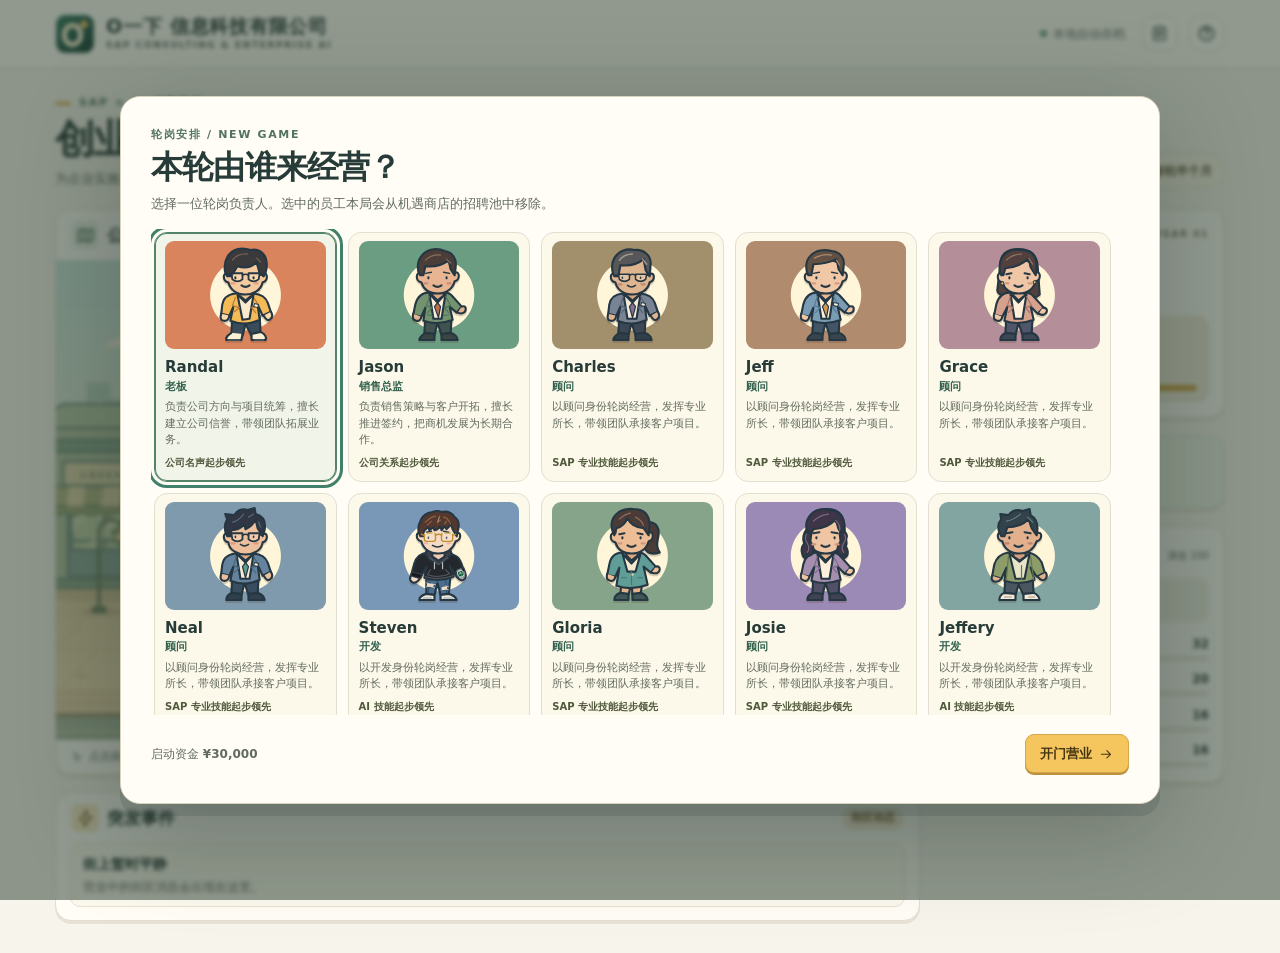
==== commit 3293a418: "Switch to half-month rounds and restyle Steven" ====
--- a/CornerOffice.html
+++ b/CornerOffice.html
@@ -101,7 +101,7 @@
 .clock-top > span:first-child { display: flex; align-items: center; gap: 6px; font-size: 12px; font-weight: 800; }
 .clock-year { color: #7e755c; }
 .week-line { margin-top: 8px; color: var(--muted); font-size: 12px; }
-.week-line strong { color: var(--ink); font-size: 25px; font-weight: 900; }
+.week-line strong { display: block; color: var(--ink); font-size: 25px; font-weight: 900; }
 .clock-box { margin-top: 9px; background: #f2eddb; border: 1px solid #e9e1c7; border-radius: 11px; padding: 10px 11px; }
 .clock-caption { display: flex; align-items: center; gap: 6px; color: #695b3e; font-size: 11px; font-weight: 700; }
 #timer { font: 850 29px/1.23 system-ui, sans-serif; font-variant-numeric: tabular-nums; letter-spacing: .045em; }
@@ -298,19 +298,45 @@
 
   <symbol id="employee-steven" viewBox="0 0 72 100">
     <g stroke="#253743" stroke-width="2.1" stroke-linecap="round" stroke-linejoin="round">
-      <path fill="#4b5360" d="M21 71h29l-1 17h-9l-4-9-4 9h-9Z"/>
-      <path fill="#fbf0d4" d="M23 86c-5 1-8 4-8 8h17l1-7Zm17 1 9-1c5 1 7 4 7 8H40Z"/>
-      <path d="M21 91h7m17 0h6" stroke="#9e9b8a" stroke-width="1"/>
-      <path fill="#608d92" d="M25 47c-6 1-11 5-13 11l-3 12 9 3 6-11-3 13q16 5 31-1l-4-13 6 10 8-4-4-11q-2-6-14-9Z"/>
-      <path fill="#d5a07d" d="M9 70c-2 5 1 7 4 7 2 0 4-2 5-4m36-2q5 6 8 2 2-3 0-6"/>
-      <path fill="#89b3b0" d="M23 49c1-5 7-7 13-7s12 2 13 7l-5 5-8 4-9-4Z"/>
-      <path fill="#d8a483" d="M30 42v9l6 4 6-4v-9Z"/>
-      <path fill="#deaa84" d="M19 28c-6-3-6 7 0 8 2 7 8 12 17 12 8 0 14-4 17-12 6-1 6-11 0-8L50 15l-13-4-14 5Z"/>
-      <path fill="#323b4c" d="M18 31c-3-6-4-12 0-18-3-4 0-7 4-5 5-6 13-6 16-2 6-3 12 0 13 5 5 1 7 10 2 19l-4-8c-6 1-11-3-13-6-2 5-9 8-15 7Z"/>
-      <path d="M23 16q5 1 9-5m7-1q4-1 7 2" stroke="#586079" stroke-width="1.2" fill="none"/>
-      <path fill="#f6e6c9" fill-opacity=".25" d="M22 28h11v6q-5 4-10 0Zm17 0h11l-1 6q-5 4-10 0Z" stroke-width="1.8"/>
-      <path d="M19 29l3 1m11 0q3-2 6 0m11 0 3-1m-26 2v1m17-1v1m-14 7q5 3 10 0" fill="none" stroke-width="1.6"/>
-      <path d="M32 56v6m7-6v6m-12 7h18" stroke="#e3e1c2" stroke-width="1.2" fill="none"/>
+      <path fill="#496e8f" d="M24 69h24l-2 20h-8l-3-12-3 12h-8Z"/>
+      <path d="M35 72v5m-8-4-1 14m17-14 1 14" stroke="#304e68" stroke-width="1" fill="none"/>
+      <path fill="#f6dac3" d="m25 77 7 1-1 4-7-1Zm14 4 6-1v4l-6 1Z" stroke="#304e68" stroke-width=".8"/>
+      <path d="m24 77 3 1m2 0 4 1m-9 2 3-1m2 1 3 1m7 0 3-1m1-1 3 1m-7 3 3-1m1 0 3 1" stroke="#e3e6df" stroke-width=".7" fill="none"/>
+      <path fill="#eee9df" d="m24 88 8 1v5H17q0-4 7-6Zm14 1 8-1q7 2 8 6H38Z"/>
+      <path d="M21 92h8m12 0h9" stroke="#9ea7ab" stroke-width="1"/>
+      <path fill="#24272c" d="M25 47q-10 1-13 11L9 69l9 3 6-11-2 11q14 5 29-1l-4-11 7 11 8-4-4-11q-2-6-14-9Z"/>
+      <path fill="#f6dac3" d="M9 69q-3 6 2 8 4 0 7-5m36-1q5 6 8 2 2-3 0-6"/>
+      <path fill="#191c21" d="m10 66 10 3-2 4-10-3Zm43 0 8-4 2 5-8 5Z" stroke="#39424a" stroke-width="1.1"/>
+      <path fill="#3c3f46" d="M23 49q1-8 13-8t13 8l-5 5-8 5-9-5Z"/>
+      <path fill="#edcbb2" d="M30 42v9l6 4 6-4v-9Z"/>
+      <path d="m27 52 9 7 9-7m-17 12-3 5q11 4 22-1l-4-4m-20 7q13 4 27-1" stroke="#555a62" stroke-width="1" fill="none"/>
+      <path d="M32 57v6m8-6v6" stroke="#bdc2c4" stroke-width="1.15" fill="none"/>
+      <path fill="#f6dac3" d="M19 28c-6-3-6 7 0 8 2 7 8 12 17 12 8 0 14-4 17-12 6-1 6-11 0-8L50 15l-13-4-14 5Z"/>
+      <path fill="#55382d" d="M18 31Q14 24 18 16 21 8 30 7 35 5 39 7 47 5 52 12 58 16 55 26L54 31 50 24 48 18Q47 22 44 24L42 21 39 25 38 21Q35 25 32 25L31 22 27 25 26 22 22 25 21 31Z"/>
+      <path d="M23 17q5-5 10-6m4 0-2 7m6-6q5 1 7 7m-23 1 4-4m13 3 2-3" stroke="#8c6147" stroke-width="1.15" fill="none"/>
+      <path d="M37 12l-2 5 3-2" stroke="#c09b7d" stroke-width=".65" fill="none"/>
+      <path d="m24 27 5-1m12 0 5 1M26 32v1m18-1v1m-14 7q5 3 10 0" fill="none" stroke-width="1.5"/>
+      <path d="M22 38h3m20 0h3" stroke="#e6b6a3" stroke-width="1.8"/>
+      <g fill="#fff8e3" fill-opacity=".16" stroke="#bf902f" stroke-width="1.35">
+        <rect x="22" y="28" width="11" height="8" rx="2"/>
+        <rect x="39" y="28" width="11" height="8" rx="2"/>
+        <path d="m19 29 3 1m11 0q3-2 6 0m11 0 3-1" fill="none"/>
+      </g>
+      <path d="M24 28h7m10 0h7" stroke="#f6dda0" stroke-width=".6" fill="none"/>
+      <g fill="#fffdf4" stroke="#b9d5de" stroke-width=".35">
+        <path d="m23 27 1 1-1 1-1-1Zm8 0 1 1-1 1-1-1Zm10 0 1 1-1 1-1-1Zm8 0 1 1-1 1-1-1Z"/>
+      </g>
+      <g transform="translate(58 68) rotate(-24)" stroke="#64767f" stroke-width=".6">
+        <rect x="-2.7" y="-4.6" width="5.4" height="9.2" rx="1.2" fill="#c6d0d2"/>
+        <path d="M-1.1-4.2v8.4m2.2-8.4v8.4M-2.5-3.6h5m-5 7.2h5" fill="none" stroke-width=".45"/>
+        <circle r="3.25" fill="#168058" stroke="#d8e0df" stroke-width=".8"/>
+        <circle r="2.25" fill="#085938" stroke="#243c35" stroke-width=".3"/>
+        <path d="m0-2.9-.4.7h.8ZM-2.75 0h.4m5.1 0h-.4M0 2.75v-.4" fill="#f7efcd" stroke="#f7efcd" stroke-width=".2"/>
+        <path d="M0-1.5v.45M-1.7 0h.45m2.95 0h-.45M0 1.7v-.45M0 0l-.9-.7M0 0l.65-1.1" fill="none" stroke="#f4f3da" stroke-width=".35"/>
+        <path d="m-.55-1.35-.1-.55.4.3.25-.5.25.5.4-.3-.1.55Z" fill="#ddc578" stroke="none"/>
+        <rect x=".85" y="-.35" width=".8" height=".7" rx=".15" fill="#f3ecd4" stroke="none"/>
+        <circle cx="3.6" cy="0" r=".5" fill="#c6d0d2"/>
+      </g>
     </g>
   </symbol>
 
@@ -663,7 +689,7 @@
         <h1>创业第一年<span>。</span></h1>
         <p>为企业实施 SAP、集成业务系统，交付可用的 AI 解决方案。</p>
       </div>
-      <div class="year-tag"><span data-icon="calendar"></span> 第一年 <b>·</b> 52 周挑战</div>
+      <div class="year-tag"><span data-icon="calendar"></span> 第一年 <b>·</b> 24 轮，每轮半个月</div>
     </div>
     <div class="board">
       <div class="primary">
@@ -695,7 +721,7 @@
             <span id="clock-label"><span data-icon="calendar"></span> 营业日历</span>
             <span class="clock-year">YEAR 01</span>
           </div>
-          <div class="week-line"><strong id="week-text">第 01 周</strong><span> / 52 周</span></div>
+          <div class="week-line"><strong id="week-text">1月上半月</strong><span id="round-text">第 01 轮 / 24 轮</span></div>
           <div class="clock-box">
             <div class="clock-caption"><span data-icon="clock"></span> <span id="clock-caption">签约窗口</span></div>
             <b id="timer" role="timer">00:30</b>
@@ -726,10 +752,15 @@
   'use strict';
 
   const startCash = 30000;
-  const weeksPerYear = 52;
-  const weekSeconds = 30;
+  const roundsPerYear = 24;
+  const roundSeconds = 30;
+  // Keep the original API and save field names as aliases for half-month rounds.
+  const weeksPerYear = roundsPerYear;
+  const weekSeconds = roundSeconds;
   const legacyWeekSeconds = 60;
-  const monthEndWeeks = [4, 8, 13, 17, 21, 26, 30, 34, 39, 43, 47, 52];
+  const legacyWeeksPerYear = 52;
+  const legacyMonthEndWeeks = [4, 8, 13, 17, 21, 26, 30, 34, 39, 43, 47, 52];
+  const monthEndWeeks = Array.from({ length: 12 }, (_, month) => (month + 1) * 2);
   const monthlyPayroll = 12000;
   const monthlyOperatingCost = 4000;
   const opportunityRefreshCost = 2500;
@@ -1007,7 +1038,7 @@
     return Math.round(value / 100) * 100;
   }
 
-  // Rotation keeps each group of offers off the street for two full weeks.
+  // Rotation keeps each group of offers off the street for two full rounds.
   const rotationLength = 3;
   const visitWindows = [
     [0, 7], [0, 9], [1, 11], [2, 13], [7, 17], [9, 19],
@@ -1020,7 +1051,7 @@
     const round = Math.floor((week - 1) / rotationLength);
     const projectCount = contractTemplates.length / rotationLength;
     const supportCount = supportTemplates.length / rotationLength;
-    const scale = 1 + Math.floor((week - 1) / 13) * 0.12;
+    const scale = 1 + Math.floor((week - 1) / 6) * 0.12;
     let projectIndex = round * 4;
     let supportIndex = round;
     return visitWindows.map(([arrivesAt, leavesAt], index) => {
@@ -1030,7 +1061,7 @@
         : contractTemplates[group * projectCount + projectIndex++ % projectCount];
       return {
         ...template,
-        id: `w${week}-c${index + 1}`,
+        id: `r${week}-c${index + 1}`,
         kind: support ? 'support' : 'project',
         amount: roundPrice(template.amount * scale),
         arrivesAt,
@@ -1056,9 +1087,9 @@
     return Math.min(1, Math.max(0, progress));
   }
 
-  function opportunityCards(week, templates, refreshCount = 0) {
-    const scale = 1 + Math.floor((week - 1) / 13) * 0.15;
-    const prefix = refreshCount ? `w${week}-r${refreshCount}` : `w${week}`;
+  function opportunityCards(week, templates, refreshCount = 0, roundId = `r${week}`) {
+    const scale = 1 + Math.floor((week - 1) / 6) * 0.15;
+    const prefix = refreshCount ? `${roundId}-r${refreshCount}` : roundId;
     return templates.map((template, index) => ({
       ...template,
       id: `${prefix}-o${index + 1}`,
@@ -1086,11 +1117,16 @@
     const start = ((week - 1) * 5) % opportunityTemplates.length;
     const templates = Array.from({ length: 3 }, (_, index) =>
       opportunityTemplates[(start + index) % opportunityTemplates.length]);
-    return opportunityCards(week, includeEmployeeOpportunity(state, templates, random));
+    return opportunityCards(week, includeEmployeeOpportunity(state, templates, random), 0, state.roundId);
+  }
+
+  function isCurrentRoundRecord(state, record) {
+    if (record.roundId && state.roundId) return record.roundId === state.roundId;
+    return record.week === state.week;
   }
 
   function getOpportunityRefreshCost(state) {
-    const refreshedThisWeek = state.opportunityRefreshes.some(record => record.week === state.week);
+    const refreshedThisWeek = state.opportunityRefreshes.some(record => isCurrentRoundRecord(state, record));
     return refreshedThisWeek ? opportunityRefreshCost : 0;
   }
 
@@ -1102,36 +1138,41 @@
     if (!canRefreshOpportunities(state)) return state;
     const visibleTitles = new Set(state.opportunities.map(card => card.title));
     const pool = opportunityTemplates.filter(template => !visibleTitles.has(template.title));
-    const refreshCount = state.opportunityRefreshes.filter(record => record.week === state.week).length + 1;
+    const refreshCount = state.opportunityRefreshes.filter(record => isCurrentRoundRecord(state, record)).length + 1;
     const templates = Array.from({ length: 3 }, () =>
       pool.splice(Math.floor(random() * pool.length), 1)[0]);
     const record = {
-      week: state.week, id: `w${state.week}-r${refreshCount}`, cost: getOpportunityRefreshCost(state),
+      week: state.week, roundId: state.roundId,
+      id: `${state.roundId || `r${state.week}`}-r${refreshCount}`, cost: getOpportunityRefreshCost(state),
     };
     return {
       ...state,
       cash: state.cash - record.cost,
-      opportunities: opportunityCards(state.week, includeEmployeeOpportunity(state, templates, random), refreshCount),
+      opportunities: opportunityCards(state.week, includeEmployeeOpportunity(state, templates, random), refreshCount, state.roundId),
       opportunityRefreshes: [...state.opportunityRefreshes, record],
     };
   }
 
   function openWeek(state, week, now) {
+    const { legacyWeek, ...current } = state;
     return {
-      ...state,
+      ...current,
       week,
+      roundId: `r${week}`,
       phase: 'week',
       weekDuration: weekSeconds,
       deadline: now + weekSeconds * 1000,
       contracts: makeContracts(week),
       opportunities: [],
+      eventChanceWeek: null,
+      eventChanceBonus: 0,
     };
   }
 
   function createGame(roleId, now = Date.now()) {
     const role = roles.find(item => item.id === roleId) || roles[0];
     return openWeek({
-      version: 2,
+      version: 3,
       roleId: role.id,
       cash: startCash,
       stats: { ...role.stats },
@@ -1145,14 +1186,59 @@
     }, 1, now);
   }
 
+  function legacyWeekToRound(week, afterSettlement = false) {
+    if (!Number.isInteger(week) || week < 1) return week;
+    const year = Math.floor((week - 1) / legacyWeeksPerYear);
+    const weekOfYear = (week - 1) % legacyWeeksPerYear + 1;
+    const month = legacyMonthEndWeeks.findIndex(end => end >= weekOfYear);
+    const monthStart = month === 0 ? 0 : legacyMonthEndWeeks[month - 1];
+    const monthEnd = legacyMonthEndWeeks[month];
+    // A legacy shop before month-end must leave the new month-end round unplayed.
+    const secondHalf = afterSettlement
+      ? weekOfYear === monthEnd
+      : weekOfYear > monthStart + Math.ceil((monthEnd - monthStart) / 2);
+    return year * roundsPerYear + month * 2 + (secondHalf ? 2 : 1);
+  }
+
+  function migrateWeeklyGame(saved) {
+    const week = saved.phase === 'summary' ? roundsPerYear
+      : legacyWeekToRound(saved.week, saved.phase === 'opportunities');
+    const roundId = `legacy-w${saved.week}`;
+    const migrateRecord = record => ({
+      ...record,
+      week: record.week === saved.week ? week : legacyWeekToRound(record.week),
+      roundId: `legacy-w${record.week}`,
+    });
+    return {
+      ...saved,
+      version: 3,
+      week,
+      roundId,
+      // Finish the current legacy turn without changing its timer or pending event.
+      legacyWeek: saved.week,
+      eventChanceWeek: saved.eventChanceWeek === saved.week ? week : null,
+      history: saved.history.map(migrateRecord),
+      weekResults: saved.weekResults.map(migrateRecord),
+      opportunityPurchases: saved.opportunityPurchases.map(migrateRecord),
+      opportunityRefreshes: saved.opportunityRefreshes.map(migrateRecord),
+      supportPayments: saved.supportPayments.map(migrateRecord),
+      eventHistory: saved.eventHistory.map(migrateRecord),
+      supportContracts: saved.supportContracts.map(contract => ({
+        ...migrateRecord(contract),
+        nextPaymentWeek: legacyWeekToRound(contract.nextPaymentWeek),
+      })),
+    };
+  }
+
   function restoreGame(saved) {
     const baseArrays = ['contracts', 'opportunities', 'history', 'weekResults', 'opportunityPurchases'];
     const roleId = saved?.roleId === 'technologist' ? 'connector' : saved?.roleId;
     const role = roles.find(item => item.id === roleId);
-    if (!saved || ![1, 2].includes(saved.version)
+    if (!saved || ![1, 2, 3].includes(saved.version)
       || !role
       || !['week', 'opportunities', 'summary'].includes(saved.phase)
-      || !Number.isInteger(saved.week) || saved.week < 1 || saved.week > weeksPerYear
+      || !Number.isInteger(saved.week) || saved.week < 1
+      || saved.week > (saved.version === 3 ? roundsPerYear : legacyWeeksPerYear)
       || !Number.isFinite(saved.cash)
       || (saved.phase === 'week' && !Number.isFinite(saved.deadline))
       || !saved.stats || !statKeys.every(key => Number.isFinite(saved.stats[key])
@@ -1166,12 +1252,15 @@
       : saved.opportunities;
     const weekDuration = Number.isFinite(saved.weekDuration) && saved.weekDuration > 0
       ? saved.weekDuration : legacyWeekSeconds;
-    if (saved.version === 2) {
+    if (saved.version !== 1) {
       const newArrays = ['opportunityRefreshes', 'supportContracts', 'supportPayments'];
       if (!newArrays.every(key => Array.isArray(saved[key]))) return null;
-      return { ...saved, roleId, opportunities, eventHistory, weekDuration };
+      const restored = { ...saved, roleId, opportunities, eventHistory, weekDuration };
+      return saved.version === 3
+        ? { ...restored, roundId: saved.roundId || `r${saved.week}` }
+        : migrateWeeklyGame(restored);
     }
-    return {
+    return migrateWeeklyGame({
       ...saved,
       version: 2,
       roleId,
@@ -1190,7 +1279,7 @@
       supportContracts: [],
       supportPayments: [],
       eventHistory,
-    };
+    });
   }
 
   function firstSupportPaymentWeek(week) {
@@ -1229,7 +1318,7 @@
     const contracts = state.supportContracts.map(contract => {
       if (contract.remainingMonths === 0 || contract.nextPaymentWeek !== state.week) return contract;
       const { id, title, client, amount } = contract;
-      payments.push({ week: state.week, id, title, client, amount });
+      payments.push({ week: state.week, roundId: state.roundId, id, title, client, amount });
       const remainingMonths = contract.remainingMonths - 1;
       return {
         ...contract,
@@ -1268,10 +1357,11 @@
     const isMonthEnd = monthEndWeeks.includes(state.week);
     const payroll = isMonthEnd ? getMonthlyPayroll(state) : 0;
     const operatingCost = isMonthEnd ? monthlyOperatingCost : 0;
-    const events = (state.eventHistory || []).filter(event => event.week === state.week);
+    const events = (state.eventHistory || []).filter(event => isCurrentRoundRecord(state, event));
     const { eventRevenue, eventSpent } = eventTotals(events);
     const result = {
       week: state.week,
+      roundId: state.roundId,
       revenue: projectRevenue + supportRevenue + eventRevenue,
       projectRevenue,
       supportRevenue,
@@ -1308,13 +1398,14 @@
     const result = { ...contract, status, chance };
     const kind = contract.kind || 'project';
     const record = {
-      week: current.week, id, client: contract.client, title: contract.title,
+      week: current.week, roundId: current.roundId, id, client: contract.client, title: contract.title,
       amount: contract.amount, status, chance, kind,
       ...(kind === 'support' ? { months: contract.months } : {}),
     };
     const supportContracts = succeeded && kind === 'support'
       ? [...current.supportContracts, {
         week: current.week,
+        roundId: current.roundId,
         id,
         client: contract.client,
         title: contract.title,
@@ -1349,7 +1440,7 @@
     }
     if (Object.keys(boosts).length === 0) return state;
     const record = {
-      week: state.week, id, title: card.title, cost: card.cost, boosts,
+      week: state.week, roundId: state.roundId, id, title: card.title, cost: card.cost, boosts,
       ...(card.employeeId ? {
         employeeId: card.employeeId,
         employeeName: card.employeeName,
@@ -1404,7 +1495,8 @@
   }
 
   const api = {
-    roles, statLabels, startCash, weeksPerYear, weekSeconds,
+    roles, statLabels, startCash, roundsPerYear, roundSeconds, weeksPerYear, weekSeconds,
+    isCurrentRoundRecord,
     restoreGame, firstSupportPaymentWeek, getSupportSchedule,
     monthlyPayroll, monthlyOperatingCost, getMonthlyCostsSchedule, getMonthlyPayroll,
     employeeTemplates, employeeAppearanceChance,
@@ -1438,7 +1530,7 @@
         { id: 'restore', label: '启用备用演练环境', description: '租用备用资源完成演示，并向客户交代原环境的问题。', effects: { cash: -2400, chance: 7 } },
         { id: 'investigate', label: '暂停切换并排查', description: '保留日志，复核复制延迟与切换条件。客户要改期看演示。', effects: { stats: { sap: 2 }, chance: -4 } },
       ],
-      fallback: { label: '演练未能收尾', description: '客户没等到结论，本周对涉及系统上线的承诺更谨慎。', effects: { chance: -11 } },
+      fallback: { label: '演练未能收尾', description: '客户没等到结论，本轮对涉及系统上线的承诺更谨慎。', effects: { chance: -11 } },
     },
     {
       title: '承运商接口证书将到期',
@@ -1507,25 +1599,26 @@
         { id: 'workshop', label: '组织专项复验', description: '请业务专家核对文档有效期，用脱敏样题重新验证回答和出处。', effects: { cash: -1900, stats: { relationships: 4 }, chance: 4 } },
         { id: 'demo', label: '暂停问答并修正索引', description: '先排除过期文档并补上回归样本，把完整演示延到下次。', effects: { stats: { ai: 2 }, chance: -4 } },
       ],
-      fallback: { label: '客户暂缓试点', description: '团队没有及时回应引用问题，客户对本周的方案更谨慎。', effects: { chance: -12 } },
+      fallback: { label: '客户暂缓试点', description: '团队没有及时回应引用问题，客户对本轮的方案更谨慎。', effects: { chance: -12 } },
     },
     {
       title: '客户集中进入年审冻结期',
       description: '几家客户通知，审计期间暂停审批新的系统采购与技术服务。',
-      automatic: { label: '本周审批放缓', description: '客户仍愿意讨论需求，但本周剩余签约的成功率暂时下降。', effects: { chance: -9 } },
+      automatic: { label: '本轮审批放缓', description: '客户仍愿意讨论需求，但本轮剩余签约的成功率暂时下降。', effects: { chance: -9 } },
     },
   ];
 
   function eventFor(state) {
     if (state?.phase !== 'week' || !state.contracts.some(contract => Number.isFinite(contract.arrivesAt))) return null;
-    const week = state.week;
+    const week = state.legacyWeek ?? state.week;
     const template = templates[(week - 1) % templates.length];
     const start = state.deadline - state.weekDuration * 1000;
     const pace = state.weekDuration / 60;
     const opensAt = start + (13 + (week * 7 % 24)) * pace * 1000;
     const decisionSeconds = Math.max(9, (12 + (week % 5)) * pace);
     const expiresAt = Math.min(state.deadline, opensAt + decisionSeconds * 1000);
-    return { id: `w${week}-event`, opensAt, expiresAt, ...template };
+    const id = state.legacyWeek ? `w${week}-event` : `r${week}-event`;
+    return { id, opensAt, expiresAt, ...template };
   }
 
   function boundedEffects(state, effects) {
@@ -1555,7 +1648,7 @@
   function resolve(state, event, choice) {
     const { cash, stats, chance } = boundedEffects(state, choice.effects);
     const record = {
-      week: state.week, id: event.id, title: event.title,
+      week: state.week, roundId: state.roundId, id: event.id, title: event.title,
       label: choice.label, description: choice.description, cash, stats, chance,
     };
     const nextStats = { ...state.stats };
@@ -1605,6 +1698,8 @@
   const cashFormatter = new Intl.NumberFormat("zh-CN", { maximumFractionDigits: 0 });
   const money = (amount) => `${amount < 0 ? "−" : ""}¥${cashFormatter.format(Math.abs(amount))}`;
   const weekNumber = (week) => String(week).padStart(2, "0");
+  const calendarLabel = (round) => `${Math.ceil(round / 2)}月${round % 2 ? "上" : "下"}半月`;
+  const monthEndLabel = (round) => `${Math.ceil(round / 2)}月末`;
   const icons = {
     store: '<path d="M3 10l2-6h14l2 6M3 10a3 3 0 0 0 6 0 3 3 0 0 0 6 0 3 3 0 0 0 6 0M5 13v7h14v-7M10 20v-5h4v5"/>',
     help: '<circle cx="12" cy="12" r="9"/><path d="M9 9a3 3 0 1 1 4 2.8c-.7.3-1 .8-1 1.7m0 3.2h.01"/>',
@@ -1693,7 +1788,7 @@
   }
 
   function renderClock(now = Date.now()) {
-    const duration = state?.weekDuration ?? game.weekSeconds;
+    const duration = state?.weekDuration ?? game.roundSeconds;
     const seconds = state?.phase === "week"
       ? Math.min(duration, Math.max(0, Math.ceil((state.deadline - now) / 1000)))
       : state ? 0 : duration;
@@ -1757,11 +1852,11 @@
       walkers.delete(id);
     }
     const liveLabel = active.size ? `街上 ${active.size} 位客户`
-      : onTheWay ? "下一批客户正在路上" : "本周客户已走完";
+      : onTheWay ? "下一批客户正在路上" : "本轮客户已走完";
     const caption = {
       start: "选好角色，即可开门营业",
       week: missed ? `${liveLabel} · 错过 ${missed} 位` : liveLabel,
-      opportunities: "休息一下，看看周末机遇",
+      opportunities: "休息一下，看看轮末机遇",
       summary: "创业第一年结束了"
     }[phase];
     if ($("street-caption").textContent !== caption) $("street-caption").textContent = caption;
@@ -1779,8 +1874,9 @@
     $("reset-button").hidden = !state;
     const status = $("district-status");
     status.dataset.phase = phase;
-    status.innerHTML = `<i></i> ${{ start: "等待开业", week: "营业中", opportunities: "本周打烊", summary: "年度已完成" }[phase]}`;
-    $("week-text").textContent = `第 ${weekNumber(state?.week || 1)} 周`;
+    status.innerHTML = `<i></i> ${{ start: "等待开业", week: "营业中", opportunities: "本轮打烊", summary: "年度已完成" }[phase]}`;
+    $("week-text").textContent = calendarLabel(state?.week || 1);
+    $("round-text").textContent = `第 ${weekNumber(state?.week || 1)} 轮 / ${game.roundsPerYear} 轮`;
     const cash = state?.cash ?? game.startCash;
     $("cash-label").textContent = cash < 0 ? "资金缺口" : "可用资金";
     $("cash-value").textContent = money(cash);
@@ -1789,14 +1885,14 @@
     const supportMeter = $("support-meter");
     supportMeter.hidden = !schedule?.activeCount;
     supportMeter.innerHTML = schedule?.activeCount ? `<div><span>支持合同月收入</span><strong>${money(schedule.monthlyIncome)}</strong></div>
-      <small>${schedule.activeCount} 份在执行 · ${schedule.nextWeek ? `下次第 ${weekNumber(schedule.nextWeek)} 周末到账` : "余款跨年"} </small>` : "";
+      <small>${schedule.activeCount} 份在执行 · ${schedule.nextWeek ? `下次${monthEndLabel(schedule.nextWeek)}到账` : "余款跨年"} </small>` : "";
     const costsWeek = state && game.getMonthlyCostsSchedule(state);
     const payroll = state ? game.getMonthlyPayroll(state) : game.monthlyPayroll;
     const employees = (state?.opportunityPurchases || []).filter((purchase) => purchase.employeeId);
     const costMeter = $("cost-meter");
     costMeter.hidden = !costsWeek;
     costMeter.innerHTML = costsWeek ? `<div><span>月度固定支出</span><strong>${money(payroll + game.monthlyOperatingCost)}</strong></div>
-      <small>第 ${weekNumber(costsWeek)} 周末扣款</small><br>
+      <small>${monthEndLabel(costsWeek)}扣款（第 ${weekNumber(costsWeek)} 轮结束）</small><br>
       <small>工资 ${money(payroll)} · 运营费 ${money(game.monthlyOperatingCost)}</small>
       ${employees.length ? `<br><small>已雇佣 ${employees.map((employee) => employee.employeeName).join("、")}</small>` : ""}` : "";
     $("clock-caption").textContent = { start: "签约窗口", week: "签约倒计时", opportunities: "签约已截止", summary: "年度已结算" }[phase];
@@ -1862,8 +1958,8 @@
     const canSign = game.isContractAvailable(state, contract, now);
     const support = contract.kind === "support";
     const firstPaymentWeek = support ? game.firstSupportPaymentWeek(state.week) : null;
-    const firstPaymentLabel = firstPaymentWeek > game.weeksPerYear
-      ? "次年度起开始回款" : `第 ${weekNumber(firstPaymentWeek)} 周末首次到账`;
+    const firstPaymentLabel = firstPaymentWeek > game.roundsPerYear
+      ? "次年度起开始回款" : `${monthEndLabel(firstPaymentWeek)}首次到账`;
     const chance = canSign || contract.status !== "open"
       ? contract.chance ?? game.calcChance(state, contract) : null;
     const risk = chance === null ? "" : chance < 35 ? "high" : chance < 65 ? "medium" : "";
@@ -1900,13 +1996,13 @@
     for (const [key, points] of Object.entries(effects.stats || {})) {
       if (points) descriptions.push(`${game.statLabels[key]} ${signedChange(points)}`);
     }
-    if (effects.chance) descriptions.push(`当周签约率 ${signedChange(effects.chance)} 个百分点`);
+    if (effects.chance) descriptions.push(`本轮签约率 ${signedChange(effects.chance)} 个百分点`);
     return descriptions.join(" · ");
   }
 
   function renderEvents(now) {
     const event = state && events.current(state, now);
-    const resolved = event?.resolved || state?.eventHistory?.find((entry) => entry.week === state.week);
+    const resolved = event?.resolved || state?.eventHistory?.find((entry) => game.isCurrentRoundRecord(state, entry));
     const active = Boolean(event && !resolved);
     const badge = $("event-badge");
     const seconds = active ? Math.max(0, Math.ceil((event.expiresAt - now) / 1000)) : 0;
@@ -1969,15 +2065,15 @@
     const refreshLabel = refreshCost === 0 ? "免费刷新"
       : canRefresh ? `刷新 · ${money(refreshCost)}` : `资金不足 · ${money(refreshCost)}`;
     const toolbar = `<div class="shop-toolbar"><div class="shop-balance" data-negative="${state.cash < 0}">${state.cash < 0 ? "资金缺口" : "可用资金"} ${money(state.cash)}
-      <small>每周首次免费，之后每次 ${money(game.opportunityRefreshCost)}</small>
+      <small>每轮首次免费，之后每次 ${money(game.opportunityRefreshCost)}</small>
       <small>刷新换出 3 张新卡，已购买的升级会保留</small>
       <small>当前月工资 ${money(game.getMonthlyPayroll(state))}，雇佣员工后增加</small></div>
       ${button(`${icon("rotate")} ${refreshLabel}`, "refresh-shop", { disabled: !canRefresh })}</div>`;
-    show("shop", `第 ${weekNumber(state.week)} 周结束  /  WEEKEND`, "周末机遇商店",
-      `本周签约成功 ${results?.won ?? 0} 单，错过 ${results?.expired ?? 0} 位客户，收入 ${money(results?.revenue ?? 0)}${supportIncome}。`,
+    show("shop", `${calendarLabel(state.week)}结束  /  ROUND ${weekNumber(state.week)}`, "轮末机遇商店",
+      `本轮签约成功 ${results?.won ?? 0} 单，错过 ${results?.expired ?? 0} 位客户，收入 ${money(results?.revenue ?? 0)}${supportIncome}。`,
       `${monthlySettlement}${toolbar}<div class="shop-grid">${cards}</div>`,
       `<span class="push">机遇可选购，每张限购一次</span>${button(
-        state.week === game.weeksPerYear ? `查看年终总结 ${icon("arrow")}` : `进入第 ${weekNumber(state.week + 1)} 周 ${icon("arrow")}`,
+        state.week === game.roundsPerYear ? `查看年终总结 ${icon("arrow")}` : `进入${calendarLabel(state.week + 1)} ${icon("arrow")}`,
         "next", { accent: true })}`);
   }
 
@@ -1994,7 +2090,7 @@
       ${figure("实际签约成功率", `${rate}%`)}
       </div><div class="summary-stats boosts">${Object.entries(state.stats).map(([key, value]) => `<span>${game.statLabels[key]} ${value}</span>`).join("")}</div>`;
     show("summary", "年度结算  /  YEAR 01", "创业第一年，收官！",
-      `${roleData().name}经营了 52 周，拿下 ${result.won} 份合同，投资了 ${state.opportunityPurchases.length} 次周末机遇。`,
+      `${roleData().name}完成了全年 ${game.roundsPerYear} 轮经营，拿下 ${result.won} 份合同，投资了 ${state.opportunityPurchases.length} 次机遇。`,
       body, `${button("经营记录", "history")}${button("开启新档", "reset", { accent: true })}`);
   }
 
@@ -2019,16 +2115,16 @@
       }))),
       ...(state?.opportunityPurchases || []).map((entry) => ({
         week: entry.week, title: entry.title,
-        detail: entry.employeeId ? `${entry.employeeRole} · 每月工资 +${money(entry.monthlySalary)}` : "周末机遇",
+        detail: entry.employeeId ? `${entry.employeeRole} · 每月工资 +${money(entry.monthlySalary)}` : "轮末机遇",
         result: `−${money(entry.cost)}`
       })),
       ...(state?.opportunityRefreshes || []).map((entry) => ({
-        week: entry.week, title: "刷新机遇商店", detail: "周末机遇", result: entry.cost === 0 ? "免费" : `−${money(entry.cost)}`
+        week: entry.week, title: "刷新机遇商店", detail: "轮末机遇", result: entry.cost === 0 ? "免费" : `−${money(entry.cost)}`
       }))
     ].reverse().sort((a, b) => b.week - a.week);
     show("history", "经营档案  /  LOGBOOK", "经营记录", "回顾签约、回款、突发事件和经营支出。",
       entries.length ? `<ul class="history-list">${entries.map((entry) => `<li>
-        <div><b>${entry.title}</b><br><small>第 ${weekNumber(entry.week)} 周 · ${entry.detail}</small></div><strong>${entry.result}</strong></li>`).join("")}</ul>`
+        <div><b>${entry.title}</b><br><small>${calendarLabel(entry.week)} · 第 ${weekNumber(entry.week)} 轮 · ${entry.detail}</small></div><strong>${entry.result}</strong></li>`).join("")}</ul>`
         : '<p class="empty-records">接待客户、处理事件或购买机遇后，这里会留下记录。</p>',
       button("关闭", "close", { accent: true }));
   }
@@ -2036,14 +2132,14 @@
   function showHelp() {
     show("help", "经营手册  /  HOW TO PLAY", "公司怎么经营？", "",
       `<ol class="help-list"><li>选择本轮经营角色，带着 ${money(game.startCash)} 启动资金开业。选中的员工本局会从招聘机遇中移除。</li>
-      <li>每周有 ${game.weekSeconds} 秒营业时间。客户陆续经过街区，离开后本周就错过了这份合同。点击客户可查看金额、成功率和离开倒计时。</li>
-      <li>项目签约后即时到账。标记「月付」的支持合同通常更难签，从签约周之后的首个月末开始按月回款。</li>
+      <li>每轮推进半个月，每月分为上半月和下半月，全年共 ${game.roundsPerYear} 轮。每轮有 ${game.roundSeconds} 秒营业时间，客户离开后本轮就错过了这份合同。点击客户可查看金额、成功率和离开倒计时。</li>
+      <li>项目签约后即时到账。标记「月付」的支持合同通常更难签，从签约轮之后的首个月末开始按月回款：上半月签约当月末首次到账，下半月签约下月末首次到账。</li>
       <li>月末自动扣除基础工资 ${money(game.monthlyPayroll)}、已雇佣员工的月薪和运营费 ${money(game.monthlyOperatingCost)}。资金不足时余额会变为负数，后续收入可填补缺口。</li>
-      <li>营业中可能遇到接口故障、上线变更或演示插曲。限时决定会影响资金、公司属性或当周签约率，超时会自动结算。</li>
-      <li>周末可安排技术演练、客户交流等活动来升级公司属性。每周首次刷新机遇免费，之后每次 ${money(game.opportunityRefreshCost)}。准备好后手动进入下一周。</li>
+      <li>营业中可能遇到接口故障、上线变更或演示插曲。限时决定会影响资金、公司属性或本轮签约率，超时会自动结算。</li>
+      <li>每轮结束可安排技术演练、客户交流等活动来升级公司属性。每轮首次刷新机遇免费，之后每次 ${money(game.opportunityRefreshCost)}。准备好后手动进入下半月或下个月。</li>
       <li>开店或刷新时，有 ${Math.round(game.employeeAppearanceChance * 100)}% 的概率出现一张员工卡。花费招聘费可立即提升属性，后续每个月末增加工资支出。每位员工在本局中只能雇佣一次。</li>
-      <li>经营满 ${game.weeksPerYear} 周后，查看收入、支出、签约和公司属性的年度总结。</li>
-      <li>进度保存在本机。营业倒计时会持续计时，周末商店可随时回来继续。</li></ol>`,
+      <li>每个下半月结束时结算月度工资、运营费和到期支持回款，一年共结算 12 次。经营满 ${game.roundsPerYear} 轮后，查看年度总结。</li>
+      <li>进度保存在本机。营业倒计时会持续计时，轮末商店可随时回来继续。</li></ol>`,
       button("开始经营", "close", { accent: true }));
   }
 
@@ -2127,7 +2223,7 @@
         if (state.phase === "summary") showSummary();
         else {
           dialog.close();
-          toast(`第 ${state.week} 周开始，客户已经到了。`);
+          toast(`${calendarLabel(state.week)}开始，客户已经到了。`);
         }
         break;
       }
